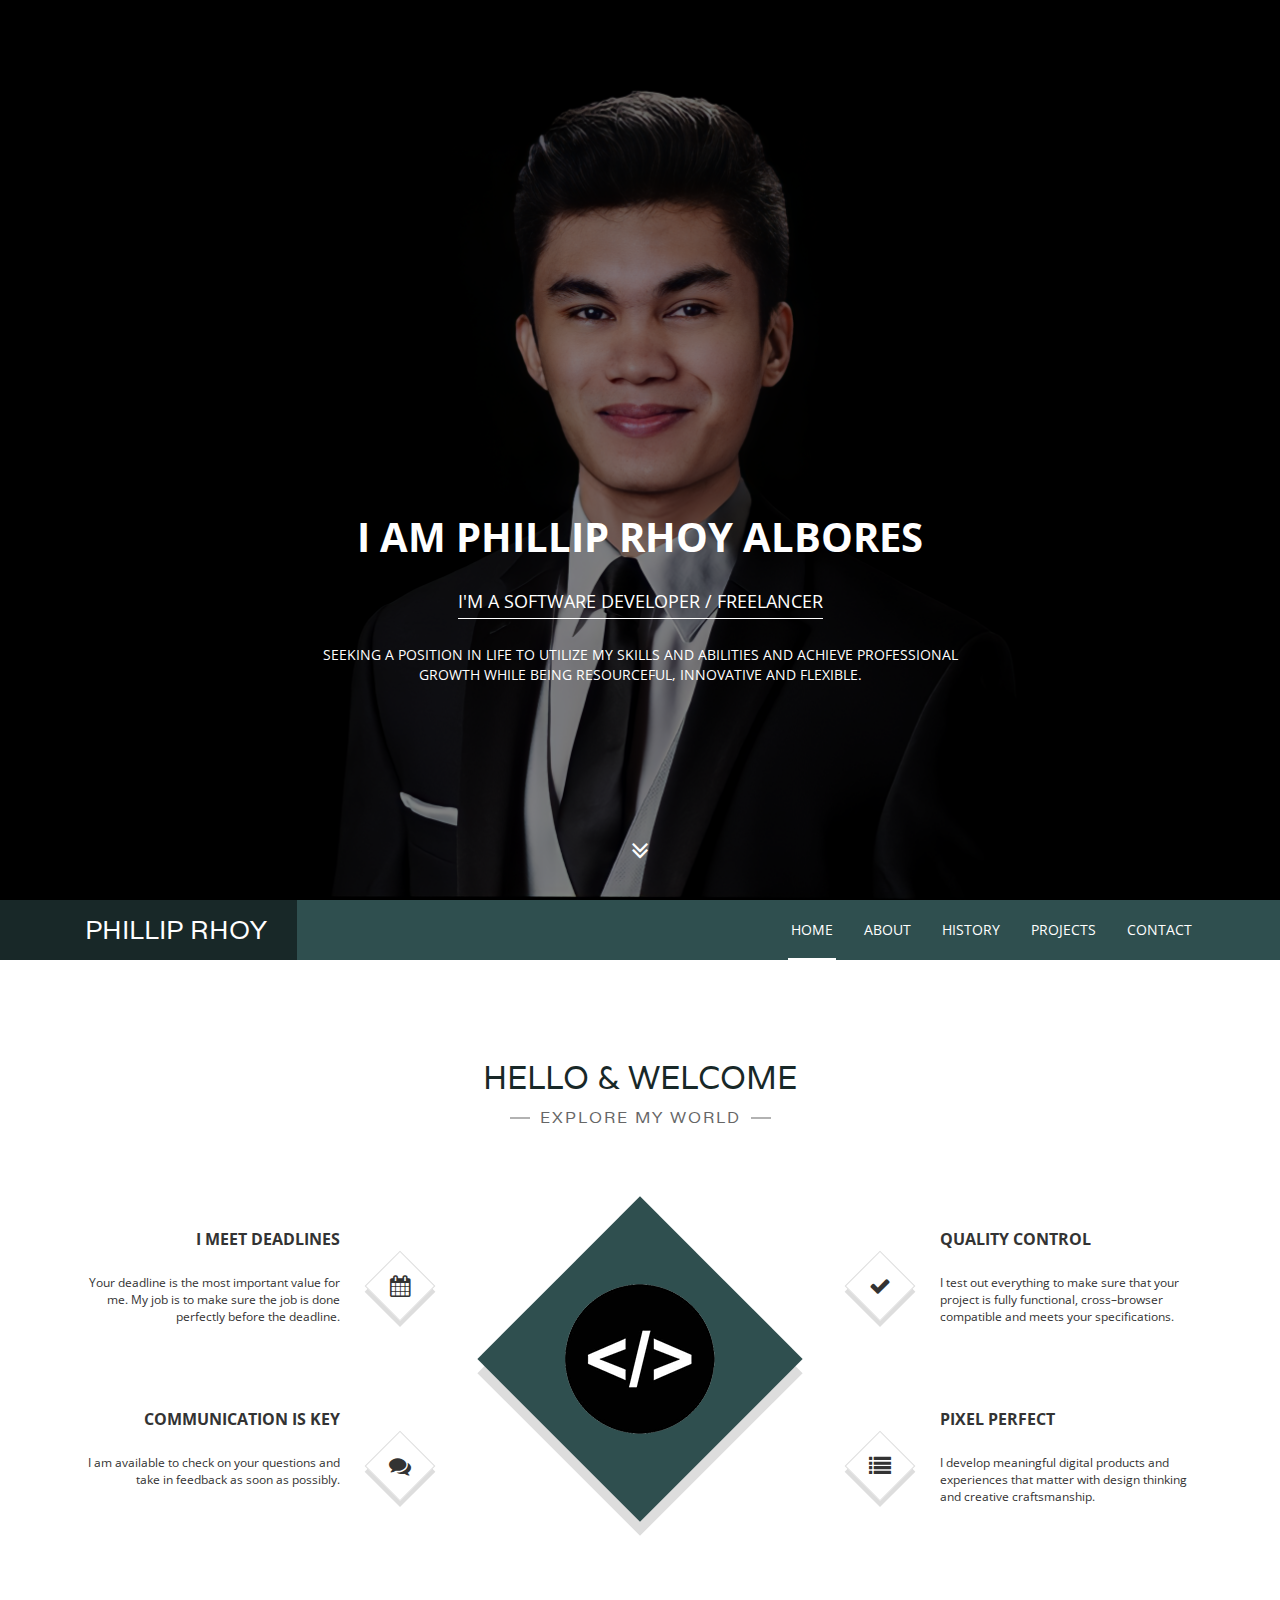
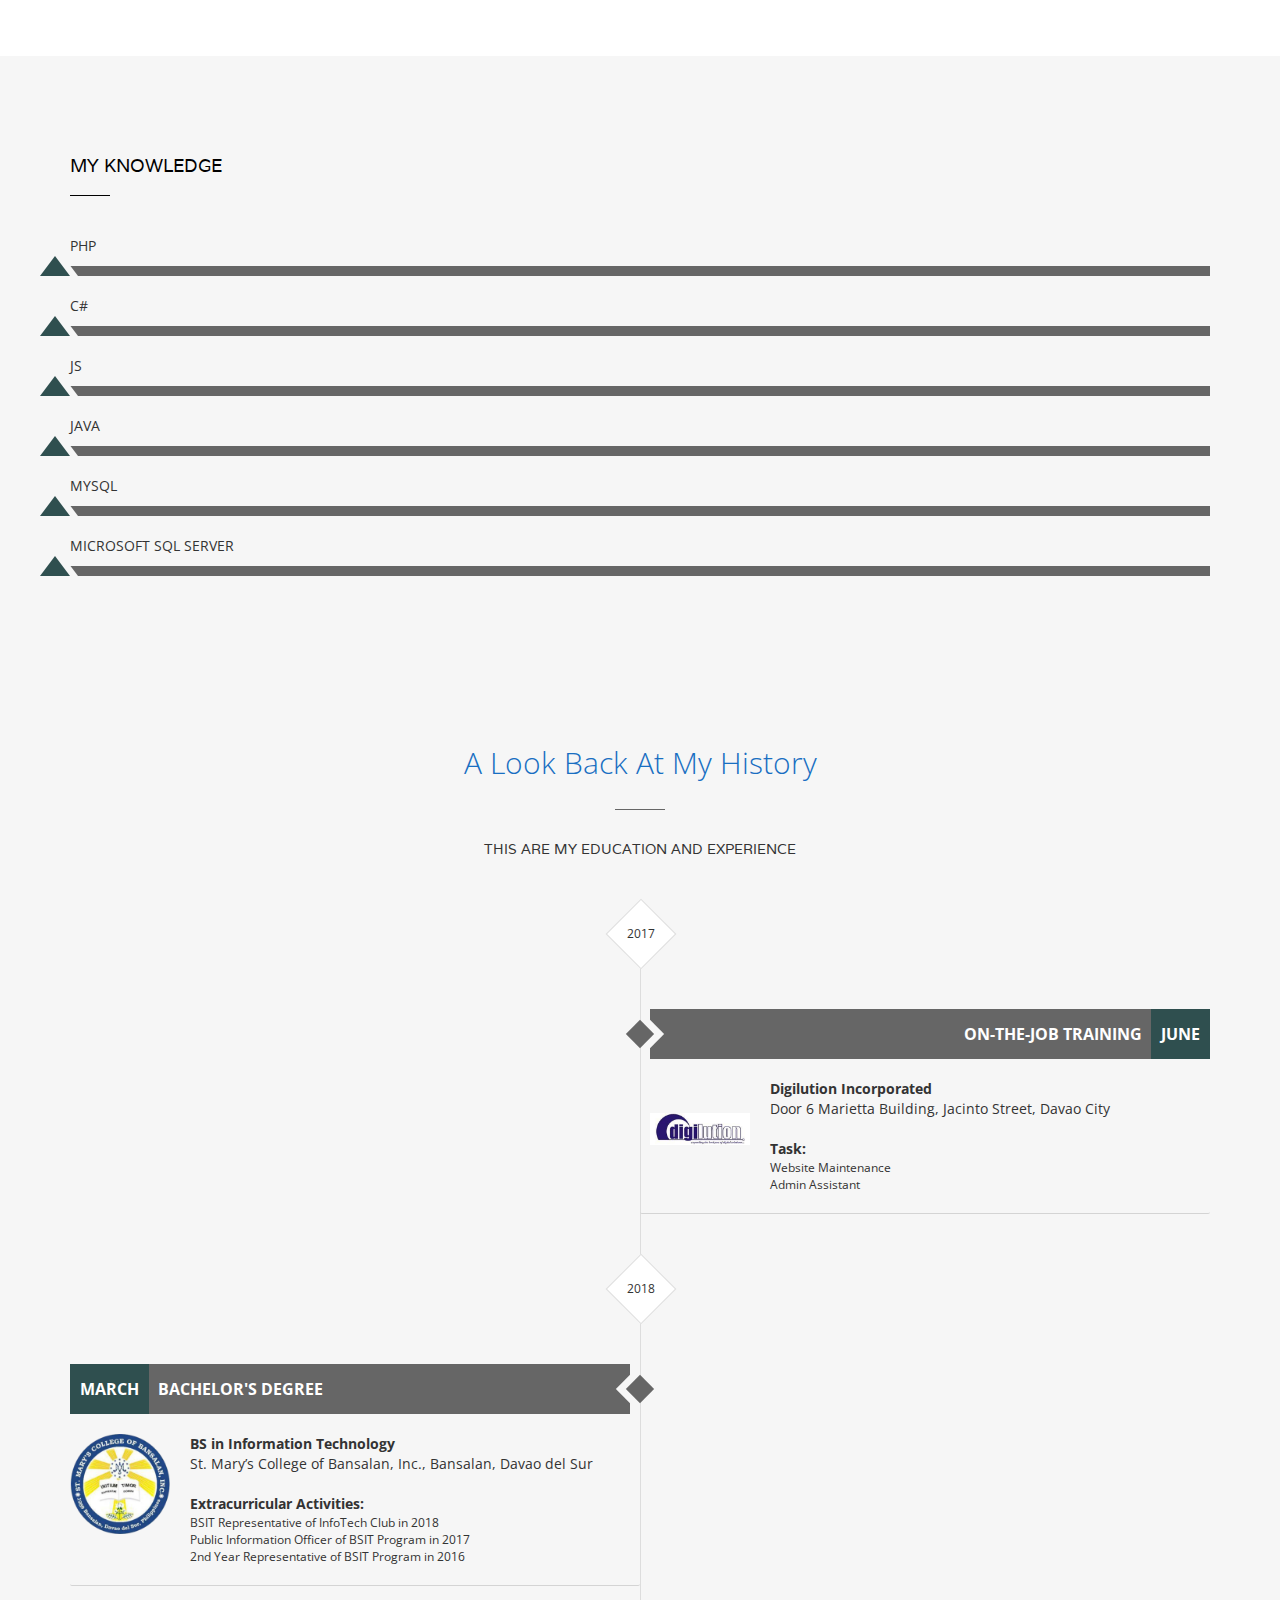
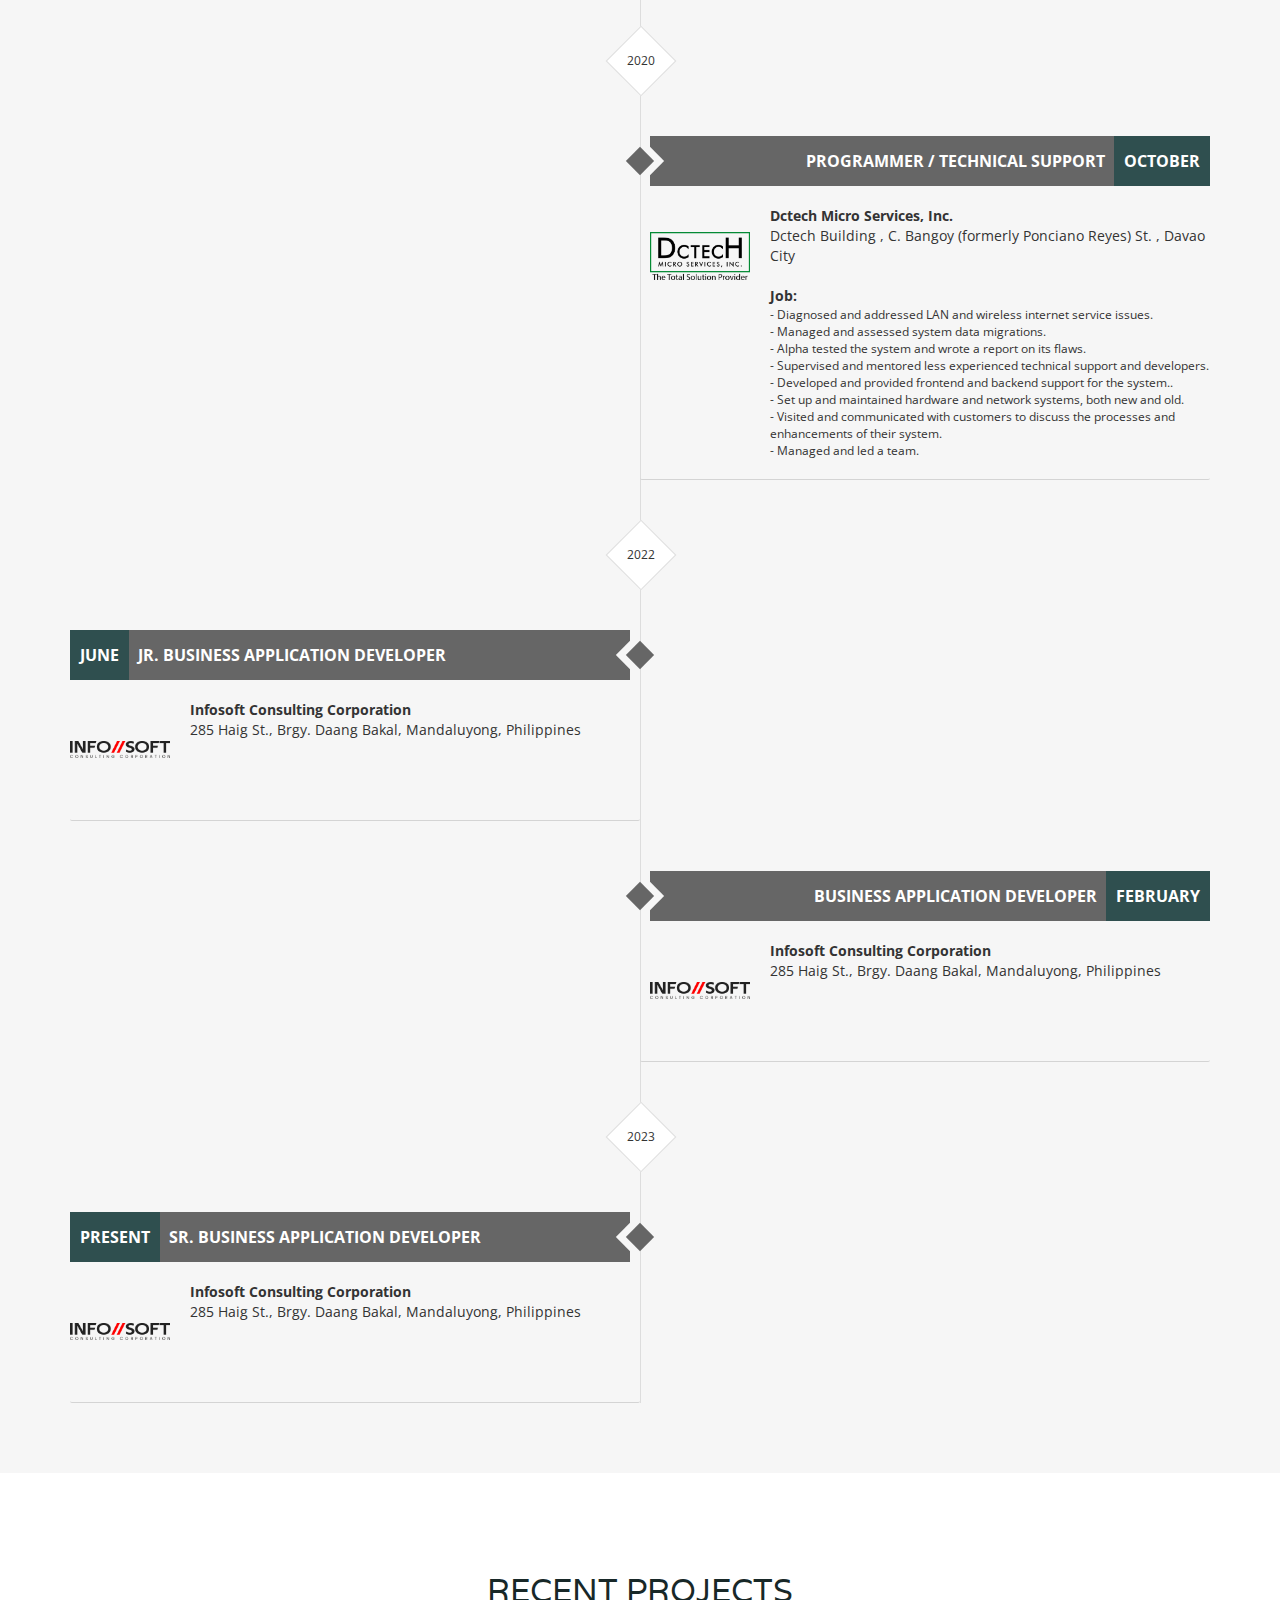
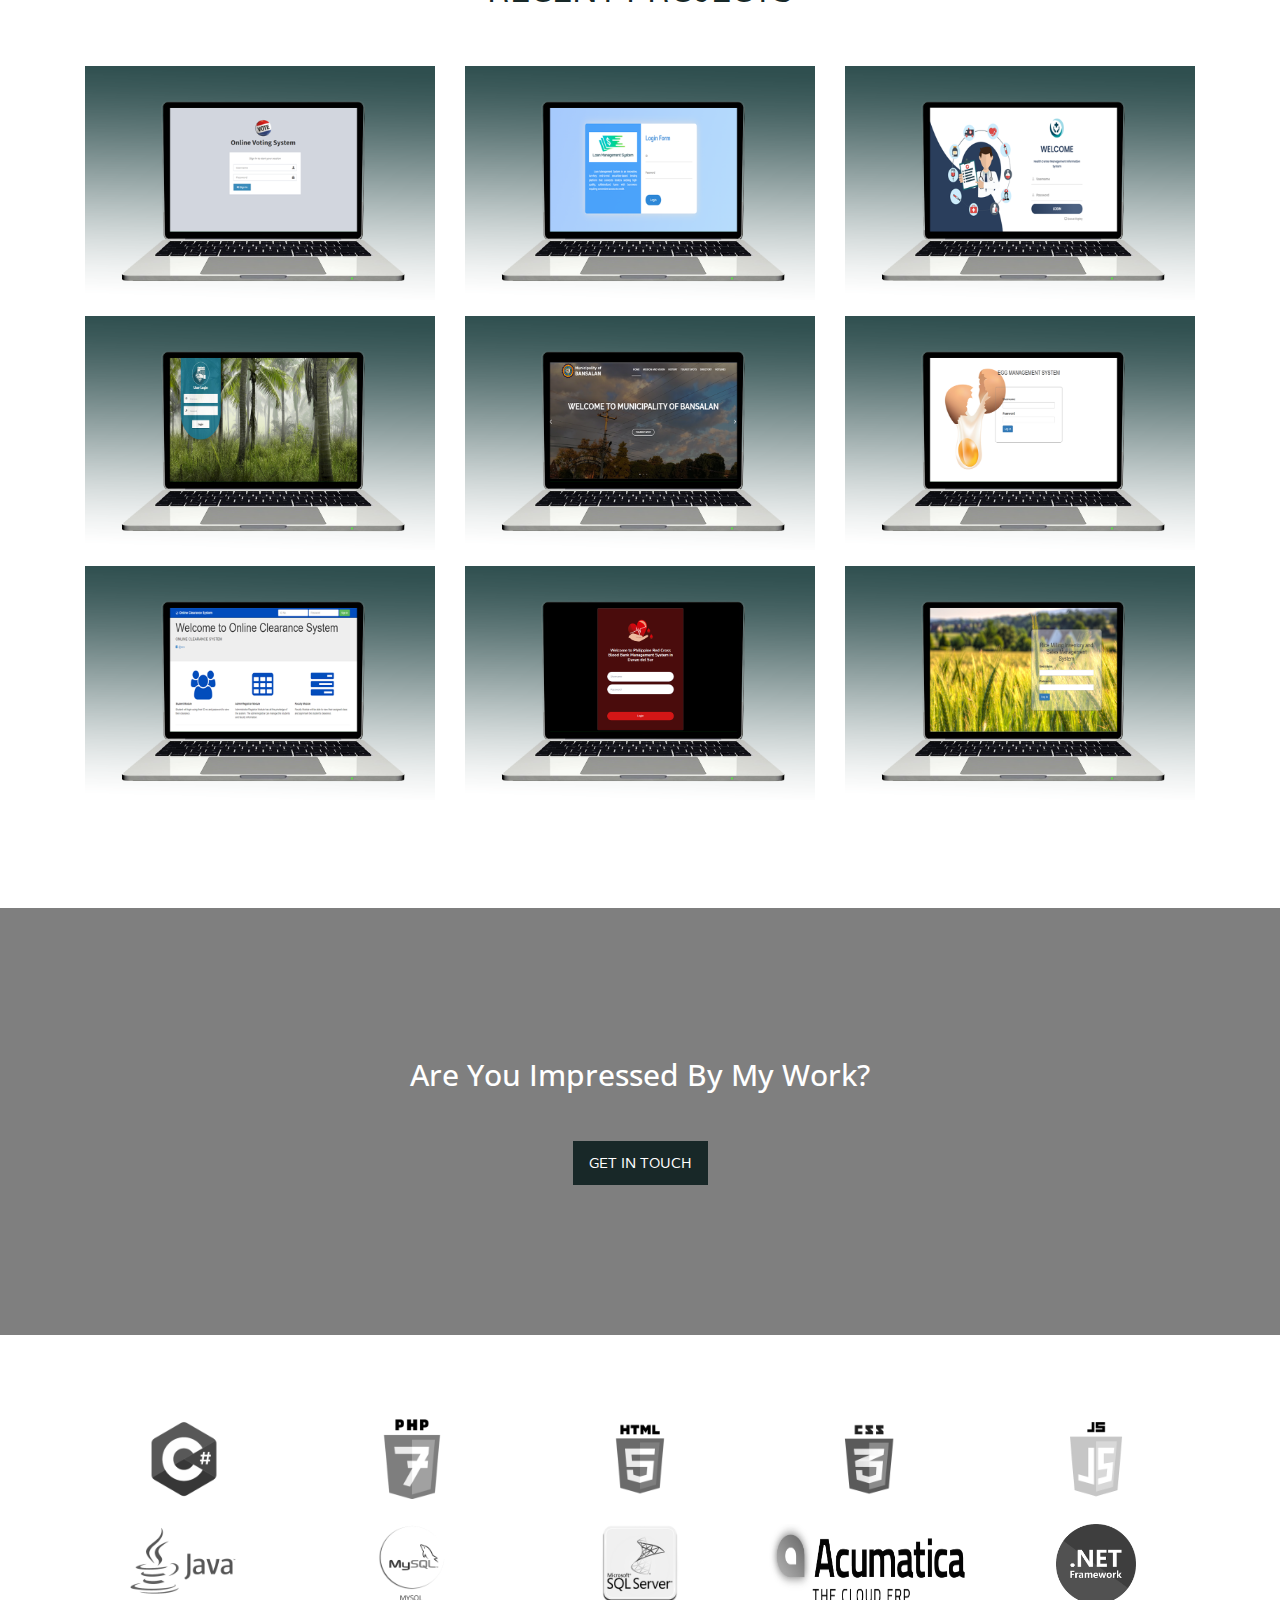
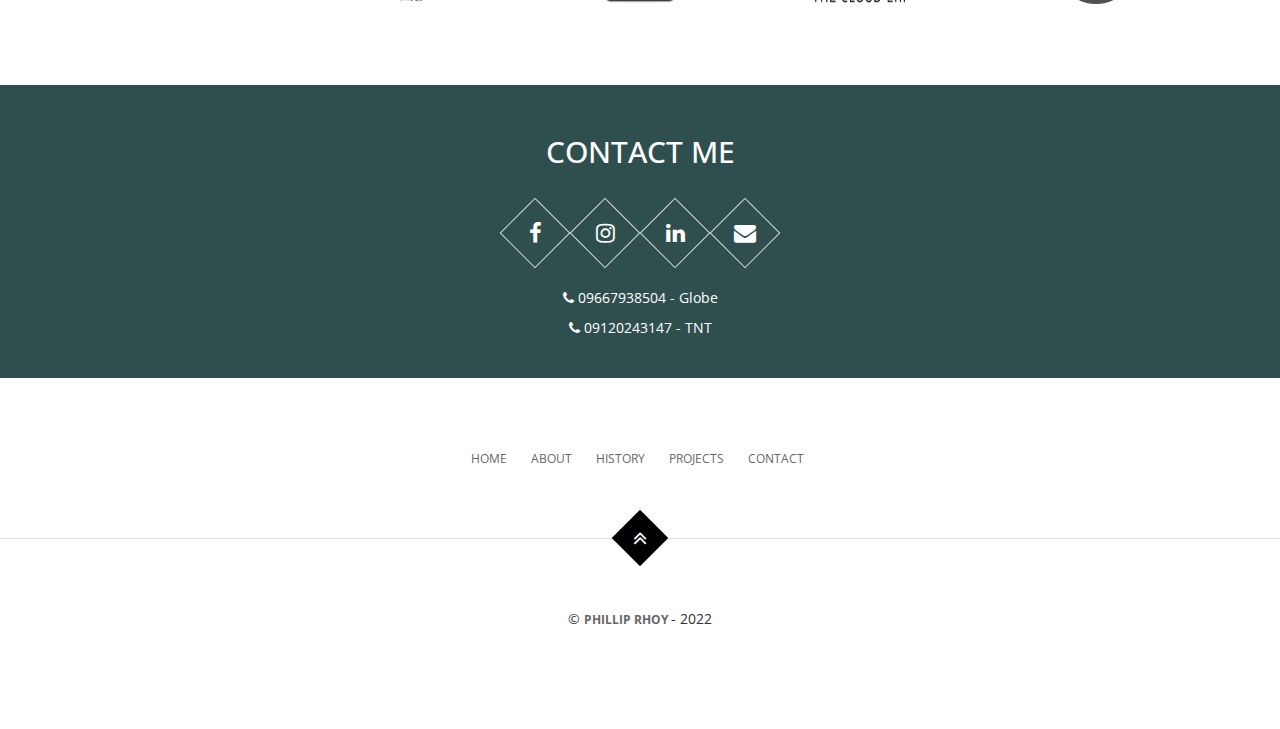
==== index.html @ 2d0338c9 "Add new tech stacks" ====
<!DOCTYPE html>
<html lang="en">

<head>

    <!-- Basic Page Needs
    ================================================== -->
    <meta http-equiv="Content-Type" content="text/html; charset=utf-8">
    <meta http-equiv="X-UA-Compatible" content="IE=edge">

    <title>Home - Phillip Rhoy Albores</title>

    <meta name="description" content="">
    <meta name="author" content="">
    <meta name="keywords" content="">

    <!-- Mobile Specific Metas
    ================================================== -->
    <meta name="viewport" content="width=device-width, minimum-scale=1.0">
    <meta name="apple-mobile-web-app-capable" content="yes">

    <!-- Fonts -->
    <link href="https://fonts.googleapis.com/css?family=Open+Sans:300,400,600,700|Varela" rel="stylesheet">

    <!-- Favicon
    ================================================== -->
    <link rel="apple-touch-icon" sizes="144x144" href="assets/img/logo.png">
    <link rel="icon" type="image/png" sizes="32x32" href="assets/img/logo.png">
    <link rel="icon" type="image/png" sizes="16x16" href="assets/img/logo.png">
    <link rel="icon" sizes="16x16" href="assets/img/logo.png">
    <link rel="manifest" href="assets/img/manifest.json">
    <link rel="mask-icon" href="assets/img/logo.png" color="#5bbad5">
    <meta name="theme-color" content="#ffffff">

    <!-- Stylesheets
    ================================================== -->
    <!-- Bootstrap core CSS -->
    <link rel="stylesheet" href="assets/css/bootstrap.min.css" />

    <!-- Font Awesome core CSS -->
    <link rel="stylesheet" href="assets/css/font-awesome.min.css" />

    <!-- Custom CSS -->
    <link rel="stylesheet" href="assets/css/style.css">

</head>

<body>

    <!-- Hero Section, Background Image change in css -->
    <div id="top" class="hero background-overlay">

        <!-- Name & Description -->
        <div class="hero-content">
            <h1 style="color: white;">I am Phillip Rhoy Albores</h1>
            <p style="color: white;" class="hero-job"><span>I'M A SOFTWARE DEVELOPER / FREELANCER</span></p>
            <p style="color: white;" class="hero-job-desc">Seeking a position in life to utilize my skills and abilities
                and achieve professional growth
                while being resourceful, innovative and flexible.</p>
        </div><!-- /.hero-content -->

        <div class="hero-arrow page-scroll home-arrow-down">
            <a class="" href="#intro"><i class="fa fa-angle-double-down" aria-hidden="true"></i></a>
        </div><!-- /.hero-arrow -->

    </div><!-- /.hero -->
    <!-- End Hero -->

    <!-- Header -->
    <header id="masthead" class="site-header">
        <nav id="primary-navigation" class="site-navigation" data-spy="affix">
            <div class="container">
                <div class="navbar-header page-scroll">

                    <button type="button" class="navbar-toggle collapsed" data-toggle="collapse"
                        data-target="#portfolio-perfect-collapse" aria-expanded="false">
                        <span class="icon-bar"></span>
                        <span class="icon-bar"></span>
                        <span class="icon-bar"></span>
                    </button>

                    <!-- Name -->
                    <div class="page-scroll site-logo">
                        <a href="#top">Phillip Rhoy</a>
                    </div>

                </div>

                <div class="main-menu collapse navbar-collapse" id="portfolio-perfect-collapse">

                    <!-- Navigation -->
                    <ul class="nav navbar-nav navbar-right">

                        <li class="page-scroll"><a href="#top">Home</a></li>
                        <li class="page-scroll"><a href="#intro">About</a></li>
                        <li class="page-scroll"><a href="#history">History</a></li>
                        <li class="page-scroll"><a href="#works">Projects</a></li>
                        <li class="page-scroll"><a href="#contact">Contact</a></li>

                    </ul>

                </div>
            </div>
        </nav>
    </header>
    <!-- End Header -->

    <!-- Main content -->
    <main id="main" class="site-main">

        <section class="site-section section-hello" id="intro">
            <div class="container">
                <h2>HELLO &amp; WELCOME</h2>
                <p class="section-subtitle"><span>EXPLORE MY WORLD</span></p>
                <div class="row">
                    <div class="col-sm-4">
                        <div class="main-service text-right">
                            <div class="rectangle">
                                <i class="fa fa-calendar" aria-hidden="true"></i>
                            </div>
                            <h3>I Meet Deadlines</h3>
                            <p>Your deadline is the most important value for me. My job is to make sure the job is done
                                perfectly before the deadline.</p>
                        </div>
                        <div class="main-service text-right">
                            <div class="rectangle">
                                <i class="fa fa-comments" aria-hidden="true"></i>
                            </div>
                            <h3>Communication Is Key</h3>
                            <p>I am available to check on your questions and take in feedback as soon as possibly.</p>
                        </div>
                    </div>
                    <div class="col-sm-4">
                        <div class="big-rectangle">
                            <img src="assets/img/logo2.png" alt="">
                        </div>
                    </div>
                    <div class="col-sm-4">
                        <div class="main-service text-left">
                            <div class="rectangle">
                                <i class="fa fa-check" aria-hidden="true"></i>
                            </div>
                            <h3>Quality Control</h3>
                            <p>I test out everything to make sure that your project is fully functional, cross–browser
                                compatible and meets your specifications.</p>
                        </div>
                        <div class="main-service text-left">
                            <div class="rectangle">
                                <i class="fa fa-list" aria-hidden="true"></i>
                            </div>
                            <h3>Pixel Perfect</h3>
                            <p>I develop meaningful digital products and experiences that matter with design thinking
                                and creative craftsmanship.</p>
                        </div>
                    </div>
                </div>
            </div>
        </section>
        <!-- End Hello section -->

        <!-- Skills section -->
        <section class="site-section section-skills">
            <div class="container">
                <div class="row">

                    <div class="col-sm-12">
                        <h2>MY KNOWLEDGE</h2>
                        <div class="progress-group">
                            <p>PHP</p>
                            <div class="progress">
                                <div class="progress-bar" role="progressbar" data-transitiongoal="90">
                                </div>
                            </div>
                        </div>

                        <div class="progress-group">
                            <p>C#</p>
                            <div class="progress">
                                <div class="progress-bar" role="progressbar" data-transitiongoal="90">
                                </div>
                            </div>
                        </div>

                        <div class="progress-group">
                            <p>JS</p>
                            <div class="progress">
                                <div class="progress-bar" role="progressbar" data-transitiongoal="70">
                                </div>
                            </div>
                        </div>

                        <div class="progress-group">
                            <p>Java</p>
                            <div class="progress">
                                <div class="progress-bar" role="progressbar" data-transitiongoal="75">
                                </div>
                            </div>
                        </div>

                        <div class="progress-group">
                            <p>MySQl</p>
                            <div class="progress">
                                <div class="progress-bar" role="progressbar" data-transitiongoal="95">
                                </div>
                            </div>
                        </div>

                        <div class="progress-group">
                            <p>Microsoft SQL Server</p>
                            <div class="progress">
                                <div class="progress-bar" role="progressbar" data-transitiongoal="95">
                                </div>
                            </div>
                        </div>
                    </div>
                </div>
            </div>
        </section>
        <!-- End Skills section -->

        <!-- History section -->
        <section class="section-history" id="history">
            <div class="container">
                <div class="text-center section-diff-title">
                    <h2>A Look Back At My History</h2>
                    <p>This are my Education and Experience</p>
                </div>

                <ul class="timeline">
                    <li class="timeline-start">
                        <div class="rectangle"><span>2017</span></div>
                    </li>
                    <li class="timeline-inverted">
                        <div class="rectangle timeline-rectangle"></div>
                        <div class="timeline-panel">
                            <div class="timeline-heading">
                                <div class="timeline-position">
                                    <p>On-the-Job Training</p>
                                </div>
                                <div class="timeline-date">
                                    <p>June</p>
                                </div>
                            </div>
                            <div class="timeline-body">
                                <div class="timeline-body-thumb">
                                    <img src="assets/img/digilution.jfif" class="img-res" alt="">
                                </div>
                                <p><b>Digilution Incorporated</b></p>
                                <p>Door 6 Marietta Building, Jacinto Street, Davao City</p>
                                <br />
                                <p><b>Task:</b></p>
                                <small>
                                    <p>Website Maintenance</p>
                                    <p>Admin Assistant</p>
                                </small>
                            </div>
                        </div>
                    </li>

                    <li class="timeline-start">
                        <div class="rectangle"><span>2018</span></div>
                    </li>
                    <li>
                        <div class="rectangle timeline-rectangle"></div>
                        <div class="timeline-panel">
                            <div class="timeline-heading">
                                <div class="timeline-date">
                                    <p>March</p>
                                </div>
                                <div class="timeline-position">
                                    <p>Bachelor's Degree</p>

                                </div>
                            </div>
                            <div class="timeline-body">
                                <div class="timeline-body-thumb">
                                    <img src="assets/img/smcb_icon.png" class="img-res" alt="">
                                </div>
                                <p><b>BS in Information Technology</b></p>
                                <p>St. Mary’s College of Bansalan, Inc., Bansalan, Davao del Sur</p>
                                <br />

                                <p><b>Extracurricular Activities:</b></p>
                                <small>
                                    <p>BSIT Representative of InfoTech Club in 2018</p>
                                    <p>Public Information Officer of BSIT Program in 2017</p>
                                    <p>2nd Year Representative of BSIT Program in 2016</p>
                                </small>
                            </div>
                        </div>
                    </li>

                    <li class="timeline-start">
                        <div class="rectangle"><span>2020</span></div>
                    </li>
                    <li class="timeline-inverted">
                        <div class="rectangle timeline-rectangle"></div>
                        <div class="timeline-panel">
                            <div class="timeline-heading">
                                <div class="timeline-position">
                                    <p>Programmer / Technical Support</p>
                                </div>
                                <div class="timeline-date">
                                    <p>October</p>
                                </div>
                            </div>
                            <div class="timeline-body">
                                <div class="timeline-body-thumb">
                                    <img src="assets/img/dctech.png" class="img-res" alt="">
                                </div>
                                <p><b>Dctech Micro Services, Inc.</b></p>
                                <p>Dctech Building , C. Bangoy (formerly Ponciano Reyes) St. , Davao City</p>
                                <br />
                                <p><b>Job:</b></p>
                                <small>
                                    <p>- Diagnosed and addressed LAN and wireless internet service issues.</p>
                                    <p>- Managed and assessed system data migrations.</p>
                                    <p>- Alpha tested the system and wrote a report on its flaws.</p>
                                    <p>- Supervised and mentored less experienced technical support and developers.</p>
                                    <p>- Developed and provided frontend and backend support for the system..</p>
                                    <p>- Set up and maintained hardware and network systems, both new and old.</p>
                                    <p>- Visited and communicated with customers to discuss the processes and
                                        enhancements
                                        of their system.
                                    </p>
                                    <p>- Managed and led a team.</p>
                                </small>
                            </div>
                        </div>
                    </li>

                    <li class="timeline-start">
                        <div class="rectangle"><span>2022</span></div>
                    </li>
                    <li>
                        <div class="rectangle timeline-rectangle"></div>
                        <div class="timeline-panel">
                            <div class="timeline-heading">
                                <div class="timeline-date">
                                    <p>JUNE</p>
                                </div>
                                <div class="timeline-position">
                                    <p>Jr. Business Application Developer</p>

                                </div>
                            </div>
                            <div class="timeline-body">
                                <div class="timeline-body-thumb">
                                    <img src="assets/img/icc.png" class="img-res" alt="">
                                </div>
                                <p><b>Infosoft Consulting Corporation</b></p>
                                <p>285 Haig St., Brgy. Daang Bakal, Mandaluyong, Philippines</p>
                            </div>
                        </div>
                    </li>
                    <li class="timeline-inverted">
                        <div class="rectangle timeline-rectangle"></div>
                        <div class="timeline-panel">
                            <div class="timeline-heading">
                                <div class="timeline-position">
                                    <p>Business Application Developer</p>
                                </div>
                                <div class="timeline-date">
                                    <p>FEBRUARY</p>
                                </div>
                            </div>
                            <div class="timeline-body">
                                <div class="timeline-body-thumb">
                                    <img src="assets/img/icc.png" class="img-res" alt="">
                                </div>
                                <p><b>Infosoft Consulting Corporation</b></p>
                                <p>285 Haig St., Brgy. Daang Bakal, Mandaluyong, Philippines</p>
                            </div>
                        </div>
                    </li>
                    <li class="timeline-start">
                        <div class="rectangle"><span>2023</span></div>
                    </li>
                    <li>
                        <div class="rectangle timeline-rectangle"></div>
                        <div class="timeline-panel">
                            <div class="timeline-heading">
                                <div class="timeline-date">
                                    <p>PRESENT</p>
                                </div>
                                <div class="timeline-position">
                                    <p>Sr. Business Application Developer</p>

                                </div>
                            </div>
                            <div class="timeline-body">
                                <div class="timeline-body-thumb">
                                    <img src="assets/img/icc.png" class="img-res" alt="">
                                </div>
                                <p><b>Infosoft Consulting Corporation</b></p>
                                <p>285 Haig St., Brgy. Daang Bakal, Mandaluyong, Philippines</p>
                            </div>
                        </div>
                    </li>
                </ul>
            </div>
        </section>
        <!-- End History section -->

        <!-- Portfolio/Works section -->
        <section class="site-section section-works" id="works">
            <div class="container">
                <h2>RECENT PROJECTS</h2>
                <div class="portfolio">
                    <div id="grid">

                        <!-- Portfolio item -->
                        <div class="col-md-4 col-sm-4 col-xs-6" data-groups='["webdesign"]'>
                            <div class="portfolio-item">
                                <div class="portfolio-item-thumb">
                                    <img src="assets/img/VMSLogin.png" alt="" class="img-res">
                                    <a href="VMS.html" target="_blank" class="rectangle">
                                        <i class="fa fa-plus"></i>
                                    </a>
                                </div>
                                <div class="portfolio-info">
                                    <h3>Voting Management System</h3>
                                    <p>PHP | JS | HTML | CSS | MySQL</p>
                                </div>
                            </div>
                        </div>
                        <div class="col-md-4 col-sm-4 col-xs-6" data-groups='["webdev"]'>
                            <div class="portfolio-item">
                                <div class="portfolio-item-thumb">
                                    <img src="assets/img/LMSLogin.png" alt="" class="img-res">
                                    <a href="LMS.html" target="_blank" class="rectangle">
                                        <i class="fa fa-plus"></i>
                                    </a>
                                </div>
                                <div class="portfolio-info">
                                    <h3>Loan Management System</h3>
                                    <p>PHP | JS | HTML | CSS | MySQL | Txtbox</p>
                                </div>
                            </div>
                        </div>
                        <div class="col-md-4 col-sm-4 col-xs-6" data-groups='["webdev"]'>
                            <div class="portfolio-item">
                                <div class="portfolio-item-thumb">
                                    <img src="assets/img/HMSLogin.png" alt="" class="img-res">
                                    <a href="HMS.html" target="_blank" class="rectangle">
                                        <i class="fa fa-plus"></i>
                                    </a>
                                </div>
                                <div class="portfolio-info">
                                    <h3>Health Center Management System</h3>
                                    <p>PHP | JS | HTML | CSS | MySQL | Txtbox</p>
                                </div>
                            </div>
                        </div>
                        <div class="col-md-4 col-sm-4 col-xs-6" data-groups='["webdesign"]'>
                            <div class="portfolio-item">
                                <div class="portfolio-item-thumb">
                                    <img src="assets/img/PMSLogin.png" alt="" class="img-res">
                                    <a href="#" class="rectangle" data-toggle="modal" data-target="#portfolioItem4">
                                        <i class="fa fa-plus"></i>
                                    </a>
                                </div>
                                <div class="portfolio-info">
                                    <h3>Payroll Management System</h3>
                                    <p>PHP | JS | HTML | CSS | MySQL</p>
                                </div>
                            </div>
                        </div>
                        <div class="col-md-4 col-sm-4 col-xs-6" data-groups='["webdesign"]'>
                            <div class="portfolio-item">
                                <div class="portfolio-item-thumb">
                                    <img src="assets/img/TWSLogin.png" alt="" class="img-res">
                                    <a href="#" class="rectangle" data-toggle="modal" data-target="#bansalan">
                                        <i class="fa fa-plus"></i>
                                    </a>
                                </div>
                                <div class="portfolio-info">
                                    <h3>Bansalan Tourism Website System</h3>
                                    <p>PHP | JS | HTML | CSS | MySQL</p>
                                </div>
                            </div>
                        </div>
                        <div class="col-md-4 col-sm-4 col-xs-6" data-groups='["webdesign"]'>
                            <div class="portfolio-item">
                                <div class="portfolio-item-thumb">
                                    <img src="assets/img/EMISLogin.png" alt="" class="img-res">
                                    <a href="#" class="rectangle" data-toggle="modal" data-target="#EMIS">
                                        <i class="fa fa-plus"></i>
                                    </a>
                                </div>
                                <div class="portfolio-info">
                                    <h3>Egg Management System with POS</h3>
                                    <p>PHP | JS | HTML | CSS | MySQL</p>
                                </div>
                            </div>
                        </div>
                        <div class="col-md-4 col-sm-4 col-xs-6" data-groups='["webdesign"]'>
                            <div class="portfolio-item">
                                <div class="portfolio-item-thumb">
                                    <img src="assets/img/OCSLogin.png" alt="" class="img-res">
                                    <a href="#" class="rectangle" data-toggle="modal" data-target="#OCS">
                                        <i class="fa fa-plus"></i>
                                    </a>
                                </div>
                                <div class="portfolio-info">
                                    <h3>School Clearance Management System</h3>
                                    <p>PHP | JS | HTML | CSS | MySQL</p>
                                </div>
                            </div>
                        </div>
                        <div class="col-md-4 col-sm-4 col-xs-6" data-groups='["webdesign"]'>
                            <div class="portfolio-item">
                                <div class="portfolio-item-thumb">
                                    <img src="assets/img/BBMLogin.png" alt="" class="img-res">
                                    <a href="#" class="rectangle" data-toggle="modal" data-target="#BBM">
                                        <i class="fa fa-plus"></i>
                                    </a>
                                </div>
                                <div class="portfolio-info">
                                    <h3>Bloodbank Management System</h3>
                                    <p>PHP | JS | HTML | CSS | MySQL</p>
                                </div>
                            </div>
                        </div>
                        <div class="col-md-4 col-sm-4 col-xs-6" data-groups='["webdesign"]'>
                            <div class="portfolio-item">
                                <div class="portfolio-item-thumb">
                                    <img src="assets/img/RMSLogin.png" alt="" class="img-res">
                                    <a href="#" class="rectangle" data-toggle="modal" data-target="#RMS">
                                        <i class="fa fa-plus"></i>
                                    </a>
                                </div>
                                <div class="portfolio-info">
                                    <h3>Rice Mill Inventory and Sales Management System</h3>
                                    <p>PHP | JS | HTML | CSS | MySQL</p>
                                </div>
                            </div>
                        </div>
                    </div>
                </div>
            </div>
        </section>
        <!-- End Works section -->

        <!-- Me section -->
        <section class="section-background section-me background-overlay text-center">
            <div class="container page-scroll">
                <h2>Are You Impressed By My Work?</h2>

                <a href="#contact" class="btn">GET IN TOUCH</a>
            </div>
        </section>
        <!-- End Me section -->

        <!-- Clients section -->
        <section class="section-clients">
            <div class="container">

                <div class="clients-carousel">
                    <a href="#" class="client"><img src="assets/img/CSharp.png" class="img-responsive" alt="C#"></a>
                    <a href="#" class="client"><img src="assets/img/PHP.png" class="img-responsive" alt="PHP"></a>
                    <a href="#" class="client"><img src="assets/img/html.png" class="img-responsive" alt="HTML"></a>
                    <a href="#" class="client"><img src="assets/img/css.png" class="img-responsive" alt="CSS"></a>
                    <a href="#" class="client"><img src="assets/img/JS.png" class="img-responsive" alt="JS"></a>
                </div>
            </div>
            <br>
            <div class="container">
                <div class="clients-carousel">
                    <a href="#" class="client"><img src="assets/img/Java.png" class="img-responsive" alt="JAVA"></a>
                    <a href="#" class="client"><img src="assets/img/MySQL.png" class="img-responsive" alt="MySQL"></a>
                    <a href="#" class="client"><img src="assets/img/MSSqlServer.png" class="img-responsive" alt="MSSQL"></a>
                    <a href="#" class="client"><img src="assets/img/acumatica_erp.png" class="img-responsive" alt="Acumatica ERP"></a>
                    <a href="#" class="client"><img src="assets/img/net_framework.png" class="img-responsive" alt="Net Framework"></a>
                </div>
            </div>
        </section>
        <!-- End Clients section -->



        <!-- Social Networks section -->
        <section class="section-networks blue-bg" id="contact">
            <div class="container">
                <h2 style="color:white;">CONTACT ME</h2>
                <br />
                <a href="https://www.facebook.com/philrhoy" target="_blank" class="rectangle">
                    <i class="fa fa-facebook"></i>
                </a>
                <a href="https://www.instagram.com/phillipyow" target="_blank" class="rectangle">
                    <i class="fa fa-instagram"></i>
                </a>
                <a href="https://www.linkedin.com/in/phillip-rhoy-albores" target="_blank" class="rectangle">
                    <i class="fa fa-linkedin"></i>
                </a>
                <a href="mailto: alboresphilliprhoy@gmail.com" target="_blank" class="rectangle">
                    <i class="fa fa-envelope"></i>
                </a>

            </div>
            <div class="container">
                <br />
                <p style="color:white;"><i class="fa fa-phone"></i> 09667938504 - Globe</p>
                <p style="color:white;"><i class="fa fa-phone"></i> 09120243147 - TNT</p>
            </div>
        </section>
        <!-- End Social Networks section -->

    </main>
    <!-- End Main content -->

    <!-- Footer -->
    <footer id="colophon" class="site-footer">

        <div class="container-fluid">

            <ul class="list-unstyled list-inline">
                <li class="page-scroll"><a href="#top">Home</a></li>
                <li class="page-scroll"><a href="#intro">About</a></li>
                <li class="page-scroll"><a href="#history">History</a></li>
                <li class="page-scroll"><a href="#works">Projects</a></li>
                <li class="page-scroll"><a href="#contact">Contact</a></li>
            </ul>

            <div class="page-scroll">
                <a href="#top" class="rectangle">
                    <i class="fa fa-angle-double-up"></i>
                </a>
            </div>

        </div>

        <div class="container text-center">
            <p class="copyright">&copy; <a href="#"><b>Phillip Rhoy </b></a> - 2022</p>
        </div>

    </footer>
    <!-- End Footer -->

    <!-- Modals -->
    <div id="ovs" class="modal fade fade-scale" role="dialog">
        <div class="modal-dialog">
            <div class="modal-content">
                <div class="modal-header">
                    <a class="rectangle" data-dismiss="modal"><i class="fa fa-times"></i></a>
                    <img class="img-res" src="assets/img/VMS.png" alt="">
                </div>
                <div class="modal-body">
                    <h4 class="modal-title">Voting Management System</h4>

                </div>
                <div class="modal-footer">
                    <a href="VMS.html" class="btn">Visit Page</a>
                </div>
            </div>
        </div>
    </div>

    <div id="portfolioItem2" class="modal fade fade-scale" role="dialog">
        <div class="modal-dialog">
            <div class="modal-content">
                <div class="modal-header">
                    <a class="rectangle" data-dismiss="modal"><i class="fa fa-times"></i></a>
                    <img class="img-res" src="assets/img/LMS.png" alt="">
                </div>
                <div class="modal-body">
                    <h4 class="modal-title">Loan Management System with SMS Notification and Two Factor Authentication
                    </h4>
                </div>
                <!--<div class="modal-footer">
                    <a href="#" class="btn">Visit Page</a>
                </div>-->
            </div>
        </div>
    </div>

    <div id="portfolioItem3" class="modal fade fade-scale" role="dialog">
        <div class="modal-dialog">
            <div class="modal-content">
                <div class="modal-header">
                    <a class="rectangle" data-dismiss="modal"><i class="fa fa-times"></i></a>
                    <img class="img-res" src="assets/img/HMS.png" alt="">
                </div>
                <div class="modal-body">
                    <h4 class="modal-title">Health Center Management System with SMS Notification and Queuing Display
                    </h4>
                </div>
                <!--<div class="modal-footer">
                    <a href="#" class="btn">Visit Page</a>
                </div>-->
            </div>
        </div>
    </div>

    <div id="portfolioItem4" class="modal fade fade-scale" role="dialog">
        <div class="modal-dialog">
            <div class="modal-content">
                <div class="modal-header">
                    <a class="rectangle" data-dismiss="modal"><i class="fa fa-times"></i></a>
                    <img class="img-res" src="assets/img/PMS.png" alt="">
                </div>
                <div class="modal-body">
                    <h4 class="modal-title">Payroll Management System with Employee's Attendance Monitoring using
                        Barcode</h4>
                </div>
                <!--<div class="modal-footer">
                    <a href="#" class="btn">Visit Page</a>
                </div>-->
            </div>
        </div>
    </div>

    <div id="bansalan" class="modal fade fade-scale" role="dialog">
        <div class="modal-dialog">
            <div class="modal-content">
                <div class="modal-header">
                    <a class="rectangle" data-dismiss="modal"><i class="fa fa-times"></i></a>
                    <img class="img-res" src="assets/img/TWS.png" alt="">
                </div>
                <div class="modal-body">
                    <h4 class="modal-title">Bansalan Tourism Website System</h4>
                </div>
                <!--    <div class="modal-footer">
                    <a href="http://bansalantourismwebsite.rf.gd/" target="_blank" class="btn">Visit Page</a>
                </div> -->
            </div>
        </div>
    </div>

    <div id="EMIS" class="modal fade fade-scale" role="dialog">
        <div class="modal-dialog">
            <div class="modal-content">
                <div class="modal-header">
                    <a class="rectangle" data-dismiss="modal"><i class="fa fa-times"></i></a>
                    <img class="img-res" src="assets/img/EMIS.png" alt="">
                </div>
                <div class="modal-body">
                    <h4 class="modal-title">Egg Management System with Point of Sale</h4>
                </div>
                <!--<div class="modal-footer">
                    <a href="#" class="btn">Visit Page</a>
                </div>-->
            </div>
        </div>
    </div>

    <div id="OCS" class="modal fade fade-scale" role="dialog">
        <div class="modal-dialog">
            <div class="modal-content">
                <div class="modal-header">
                    <a class="rectangle" data-dismiss="modal"><i class="fa fa-times"></i></a>
                    <img class="img-res" src="assets/img/OCS.png" alt="">
                </div>
                <div class="modal-body">
                    <h4 class="modal-title">School Clearance Management System</h4>
                </div>
                <!--<div class="modal-footer">
                    <a href="#" class="btn">Visit Page</a>
                </div>-->
            </div>
        </div>
    </div>

    <div id="BBM" class="modal fade fade-scale" role="dialog">
        <div class="modal-dialog">
            <div class="modal-content">
                <div class="modal-header">
                    <a class="rectangle" data-dismiss="modal"><i class="fa fa-times"></i></a>
                    <img class="img-res" src="assets/img/BBMContent.png" alt="">
                </div>
                <div class="modal-body">
                    <h4 class="modal-title">Bloodbank Management System</h4>
                </div>
                <!--<div class="modal-footer">
                    <a href="#" class="btn">Visit Page</a>
                </div>-->
            </div>
        </div>
    </div>

    <div id="RMS" class="modal fade fade-scale" role="dialog">
        <div class="modal-dialog">
            <div class="modal-content">
                <div class="modal-header">
                    <a class="rectangle" data-dismiss="modal"><i class="fa fa-times"></i></a>
                    <img class="img-res" src="assets/img/RMS.png" alt="">
                </div>
                <div class="modal-body">
                    <h4 class="modal-title">Rice Mill Inventory and Sales Management System</h4>
                </div>
                <!--<div class="modal-footer">
                    <a href="#" class="btn">Visit Page</a>
                </div>-->
            </div>
        </div>
    </div>

    <!-- Bootstrap core JavaScript
    ================================================== -->
    <!-- Placed at the end of the document so the pages load faster -->
    <!-- jQuery core js | Do not Delete -->
    <script src="assets/js/jquery.min.js"></script>

    <!-- Bootstrap core js | Do not Delete -->
    <script src="assets/js/bootstrap.min.js"></script>

    <!-- Bootstrap progressbar JS -->
    <script src="assets/js/bootstrap-progressbar.min.js"></script>

    <!-- Count To JS -->
    <script src="assets/js/jquery.countTo.min.js"></script>

    <!-- Easing JS -->
    <script src="assets/js/jquery.easing.min.js"></script>

    <!-- Shuffle JS -->
    <script src="assets/js/jquery.shuffle.min.js"></script>

    <!-- Slick Carousel JS -->
    <script src="assets/js/slick.min.js"></script>

    <!-- Touchswipe JS -->
    <script src="assets/js/touchswipe.min.js"></script>

    <!-- Custom JS -->
    <script src="assets/js/script.js"></script>
</body>

</html>
---- assets/css/style.css ----
/*
 * Theme Name: Pixel Perfect Portfolio
 * Author: Pixel Perfect
 * Author URI/Mail: pixelperfectmk@gmail.com
 * Version: 1.0
 */


/* CUSTOM RESETS
================================================== */
a, button {
  -webkit-transition: all 0.25s ease-in-out;
  -o-transition: all 0.25s ease-in-out;
  -moz-transition: all 0.25s ease-in-out;
  transition: all 0.25s ease-in-out;
  cursor: pointer;
  outline: 0 none;
}

a:hover, a:focus {
  outline: 0 none;
  text-decoration: none;
}

/* LAYOUT
================================================== */
html, body {
  width: 100%;
  height: 100%;
  margin: 0;
  padding: 0;
  font-family: "Open Sans", sans-serif;
}

/* 
 * Background colors 
 */
.blue-bg {
  background-color: darkslategrey;
}

/* 
 * Button
 */
.btn {
  font-family: "Varela", sans-serif;
  background-color: #182828;
  padding: 0 15px;
  color: #ffffff;
  height: 44px;
  line-height: 42px;
  border-radius: 0;
  border: 1px solid #182828;
  text-transform: uppercase;
}

.btn-inverted {
  color: #ffffff;
  background-color: transparent;
  border-color: #ffffff;
}

.btn:hover,
.btn:focus {
  color: #ffffff;
  background-color: transparent;
  border-color: #ffffff;
}

.btn-inverted:hover,
.btn-inverted:focus {
  color: #ffffff;
  background-color: #196fc2;
  border-color: #196fc2;
}

/* 
 * Rectangle 
 */
.rectangle,
.big-rectangle {
  display: inline-block;
  width: 50px;
  height: 50px;
  border: 1px solid #dddddd;
  transform: rotate(45deg);
  -webkit-transform: rotate(45deg);
  -moz-transform: rotate(45deg);
  -o-transform: rotate(45deg);
  -ms-transform: rotate(45deg);
  -webkit-box-shadow: 4px 4px 0px 0px #dddddd;
  -o-box-shadow: 4px 4px 0px 0px #dddddd;
  -moz-box-shadow: 4px 4px 0px 0px #dddddd;
  box-shadow: 4px 4px 0px 0px #dddddd;
}

.rectangle i,
.big-rectangle img,
.rectangle span,
.rectangle img {
  position: absolute;
  top: 50%;
  left: 50%;
  font-size: 22px;
  transform: translate(-50%, -50%) rotate(-45deg);
  -webkit-transform: translate(-50%, -50%) rotate(-45deg);
  -moz-transform: translate(-50%, -50%) rotate(-45deg);
  -o-transform: translate(-50%, -50%) rotate(-45deg);
  -ms-transform: translate(-50%, -50%) rotate(-45deg);
}

.big-rectangle {
  position: absolute;
  right: auto;
  top: 50%;
  left: 50%;
  margin: 0 auto;
  width: 230px;
  height: 230px;
  background-color: darkslategray;
  border: 0;
  transform: translate(-50%, -50%) rotate(45deg);
  -webkit-transform: translate(-50%, -50%) rotate(45deg);
  -moz-transform: translate(-50%, -50%) rotate(45deg);
  -o-transform: translate(-50%, -50%) rotate(45deg);
  -ms-transform: translate(-50%, -50%) rotate(45deg);
  -webkit-box-shadow: 10px 10px 0px 0px #dddddd;
  -o-box-shadow: 10px 10px 0px 0px #dddddd;
  -moz-box-shadow: 10px 10px 0px 0px #dddddd;
  box-shadow: 10px 10px 0px 0px #dddddd;
}

.medium-rectangle {
  width: 75px;
  height: 75px;
}

/*
 * Slick Slider
 */
.slick-slider {
  position: relative;
  -khtml-user-select: none;
  -webkit-user-select: none;
  -moz-user-select: none;
  -ms-user-select: none;
  user-select: none;
  -webkit-touch-callout: none;
  -ms-touch-action: pan-y;
  touch-action: pan-y;
  -webkit-tap-highlight-color: transparent;
}

.slick-slider.slick-track, .slick-slider.slick-list {
  transform: translate3d(0, 0, 0);
  -webkit-transform: translate3d(0, 0, 0);
  -moz-transform: translate3d(0, 0, 0);
  -o-transform: translate3d(0, 0, 0);
  -ms-transform: translate3d(0, 0, 0);
}

.slick-list {
  position: relative;
  overflow: hidden;
}

.slick-list:focus, .slick-list:hover {
  outline: none;
}

.slick-list.dragging {
  cursor: pointer;
  cursor: hand;
}

.slick-track:before, .slick-track:after {
  display: table;
  content: '';
}

.slick-track:after {
  clear: both;
}

.slick-loading .slick-track {
  visibility: hidden;
}

.slick-slide {
  display: none;
  float: left;
  height: 100%;
  min-height: 1px;
}

[dir='rtl'] .slick-slide {
  float: right;
}

.slick-slide.slick-loading img {
  display: none;
}

.slick-slide.dragging img {
  pointer-events: none;
}

.slick-initialized .slick-slide {
  display: block;
}

.slick-loading .slick-slide {
  visibility: hidden;
}

.carousel-control.left i,
.review-carousel .slick.rectangle.slick-prev i {
  padding-right: 3px;
}

.carousel-control.right i,
.review-carousel .slick.rectangle.slick-next i {
  padding-left: 3px;
}

/*
 * Social Network
 */
.social-icons.small {
  margin: 50px auto 0;
}

.social-icons.small .rectangle {
  margin: 0 4px;
  width: 30px;
  height: 30px;
  color: #fff;
}

.social-icons.small .rectangle i {
  font-size: 14px;
  -webkit-transition: all 0.25s ease-in-out;
  -o-transition: all 0.25s ease-in-out;
  -moz-transition: all 0.25s ease-in-out;
  transition: all 0.25s ease-in-out;
}

.social-icons.small .rectangle:hover {
  background-color: #fff;
}

.social-icons.small .rectangle:hover i {
  color: #196fc0;
}

.social-icons .rectangle {
  box-shadow: none;
  display: inline-block;
}

/* Image responsive */
.img-res {
  display: block;
  width: 100vw;
  height: 100vh;
  max-width: 100%;
  max-height: 100%;
  object-fit: contain;
}

/* HEADER
================================================== */
.site-header {
  height: 60px;
}

.site-logo {
  display: inline-block;
  position: relative;
  padding: 0 30px 0 15px;
  height: 60px;
  background-color: #182828;
  z-index: 2;
}

.site-logo:before {
  content: '';
  position: absolute;
  width: 2000px;
  height: 100%;
  top: 0;
  right: 0;
  background-color: #182828;
}

.site-logo a {
  position: relative;
  font-family: "Varela", sans-serif;
  display: inline-block;
  margin-top: 17px;
  font-size: 26px;
  line-height: 26px;
  color: #ffffff;
  text-transform: uppercase;
}

/* Navigation */
.site-navigation {
  background-color: darkslategrey;
}

.site-navigation.affix {
  top: 0;
  left: 0;
  right: 0;
  width: 100%;
  z-index: 1005;
}

.site-navigation .navbar-nav {
  padding-top: 23px;
}

.site-navigation .navbar-nav > li > a {
  padding: 0px 3px 21px;
  font-size: 14px;
  line-height: 14px;
  color: #ffffff;
  text-transform: uppercase;
  border-bottom: 2px solid transparent;
  -webkit-transition: border-color 0.25s ease-in-out;
  -o-transition: border-color 0.25s ease-in-out;
  -moz-transition: border-color 0.25s ease-in-out;
  transition: border-color 0.25s ease-in-out;
}

.site-navigation .navbar-nav.navbar-right {
  margin-right: 0;
}

.site-navigation .navbar-nav > li + li > a {
  margin-left: 25px;
}

.navbar-nav > li > a:hover,
.navbar-nav > li.active > a,
.nav > li > a:hover,
.nav > li.active > a {
  background-color: transparent;
  border-color: #ffffff;
}

.nav > li > a:focus {
  background-color: transparent;
}

@media only screen and (max-width: 1199px) {
  /* HEADER */
  .site-navigation .navbar-nav > li + li > a {
    margin-left: 15px;
  }
  .service p {
    bottom: 10px;
  }
}

@media only screen and (max-width: 991px) {
  /* HEADER */
  .site-navigation .navbar-nav > li + li > a {
    margin-left: 8px;
  }
}

@media only screen and (max-width: 767px) {
  /* HEADER */
  /* Navigation */
  .site-navigation .navbar-nav {
    padding-top: 0;
  }
  .site-navigation .navbar-toggle {
    margin: 0 5px 0 0;
    height: 60px;
    line-height: 60px;
    border: 0;
  }
  .site-navigation .navbar-toggle .icon-bar {
    position: relative;
    background-color: #fff;
    transition: top 0.25s ease-in-out;
    -moz-transition: top 0.25s ease-in-out;
    -webkit-transition: top 0.25s ease-in-out;
    -o-transition: top 0.25s ease-in-out;
    -ms-transition: top 0.25s ease-in-out;
  }
  .site-navigation .navbar-toggle .icon-bar:first-child {
    top: 6px;
  }
  .site-navigation .navbar-toggle .icon-bar:last-child {
    top: -6px;
  }
  .site-navigation .navbar-toggle.collapsed .icon-bar {
    top: 0;
  }
  .site-navigation .navbar-collapse {
    position: relative;
    background-color: darkslategray;
    z-index: 99;
    text-align: center;
    border-top: 0;
    box-shadow: none;
  }
  .site-navigation .navbar-nav {
    margin: 0;
  }
  .site-navigation .navbar-nav > li > a {
    display: inline-block;
    margin: 10px 0;
    padding-bottom: 5px;
  }
  .site-navigation .navbar-nav > li + li > a {
    margin-left: 0;
  }
}

/* HERO
================================================== */
.hero {
  background: url(../img/MyImage.png) center no-repeat;
  height: 100%;
  width: 100%;
  display: table;
  position: relative;
  background-size: cover;
}

.background-overlay:before {
  content: '';
  background-color: rgba(0, 0, 0, 0.5);
  height: 100%;
  width: 100%;
  position: absolute;
  top: 0;
  left: 0;
  z-index: 0;
}

.hero-content {
  color: #ffffff !important;
  display: table-cell;
  vertical-align: middle;
  position: relative;
}

.hero-content h1 {
  width: 100%;
  padding: 0px 15px;
  font-size: 40px;
  font-weight: 700;
  text-align: center;
  margin: 0 auto;
  margin-top: 300px;
  text-transform: uppercase;
}

.hero-content p {
  padding: 0 15px;
  margin: 30px auto 0;
  text-align: center;
  text-transform: uppercase;
}

.hero-content .hero-job {
  font-size: 18px;
}

.hero-content .hero-job span {
  padding-bottom: 5px;
  border-bottom: 1px solid #ffffff;
}

.hero-content .hero-job-desc {
  font-size: 14px;
  max-width: 700px;
}

.hero-arrow {
  position: absolute;
  left: 0;
  right: 0;
  bottom: 30px;
  width: 20px;
  margin: 0 auto;
  text-align: center;
}

.hero-arrow a {
  font-size: 28px;
  color: #ffffff;
}

@-webkit-keyframes home-arrow-down {
  from {
    transform: translate3d(0, 0px, 0);
    -webkit-transform: translate3d(0, 0px, 0);
    -moz-transform: translate3d(0, 0px, 0);
    -o-transform: translate3d(0, 0px, 0);
    -ms-transform: translate3d(0, 0px, 0);
    filter: alpha(opacity=0);
    -webkit-filter: alpha(opacity=0);
    opacity: 0;
  }
  10% {
    transform: translate3d(0, 5px, 0);
    -webkit-transform: translate3d(0, 5px, 0);
    -moz-transform: translate3d(0, 5px, 0);
    -o-transform: translate3d(0, 5px, 0);
    -ms-transform: translate3d(0, 5px, 0);
    filter: alpha(opacity=100);
    -webkit-filter: alpha(opacity=100);
    opacity: 1;
  }
  to {
    transform: translate3d(0, 30px, 0);
    -webkit-transform: translate3d(0, 30px, 0);
    -moz-transform: translate3d(0, 30px, 0);
    -o-transform: translate3d(0, 30px, 0);
    -ms-transform: translate3d(0, 30px, 0);
    filter: alpha(opacity=0);
    -webkit-filter: alpha(opacity=0);
    opacity: 0;
  }
}

@keyframes home-arrow-down {
  from {
    transform: translate3d(0, 0px, 0);
    -webkit-transform: translate3d(0, 0px, 0);
    -moz-transform: translate3d(0, 0px, 0);
    -o-transform: translate3d(0, 0px, 0);
    -ms-transform: translate3d(0, 0px, 0);
    filter: alpha(opacity=0);
    -webkit-filter: alpha(opacity=0);
    opacity: 0;
  }
  10% {
    transform: translate3d(0, 5px, 0);
    -webkit-transform: translate3d(0, 5px, 0);
    -moz-transform: translate3d(0, 5px, 0);
    -o-transform: translate3d(0, 5px, 0);
    -ms-transform: translate3d(0, 5px, 0);
    filter: alpha(opacity=100);
    -webkit-filter: alpha(opacity=100);
    opacity: 1;
  }
  to {
    transform: translate3d(0, 30px, 0);
    -webkit-transform: translate3d(0, 30px, 0);
    -moz-transform: translate3d(0, 30px, 0);
    -o-transform: translate3d(0, 30px, 0);
    -ms-transform: translate3d(0, 30px, 0);
    filter: alpha(opacity=0);
    -webkit-filter: alpha(opacity=0);
    opacity: 0;
  }
}

.home-arrow-down {
  -moz-animation: home-arrow-down 2s infinite;
  -webkit-animation: home-arrow-down 2s infinite;
  animation: home-arrow-down 2s infinite;
  -webkit-animation-play-state: running;
  animation-play-state: running;
}

.home-arrow-down:hover {
  -webkit-animation-play-state: paused;
  animation-play-state: paused;
}

@media only screen and (max-width: 767px) {
  /* HEADER */
  /* HERO */
  .hero-content h1 {
    font-size: 32px;
  }
  .hero-content p {
    margin: 20px auto 0;
  }
}

/* SITEMAIN
================================================== */
.site-main {
  background-color: #ffffff;
  z-index: 1;
}

/*
 * Sections
 */
.site-section {
  padding: 100px 0;
}

.site-section h2 {
  font-family: "Varela", sans-serif;
  margin: 0;
  font-size: 32px;
  color: #182828;
  text-align: center;
  text-transform: uppercase;
}

.section-subtitle {
  position: relative;
  font-family: "Varela", sans-serif;
  margin: 15px 0 0;
  font-size: 16px;
  line-height: 16px;
  color: #666;
  letter-spacing: 2px;
  text-align: center;
  text-transform: uppercase;
}

.section-subtitle span {
  position: relative;
}

.section-subtitle span:before, .section-subtitle span:after {
  display: inline-block;
  content: '';
  height: 1px;
  background-color: #666;
  width: 20px;
  position: absolute;
  top: 50%;
  transform: translateY(-50%);
  -webkit-transform: translateY(-50%);
  -moz-transform: translateY(-50%);
  -o-transform: translateY(-50%);
  -ms-transform: translateY(-50%);
}

.section-subtitle span:before {
  left: -30px;
}

.section-subtitle span:after {
  right: -30px;
}

.section-diff-title h2 {
  margin: 0;
  font-weight: 300;
  color: #666;
}

.section-diff-title p {
  position: relative;
  font-family: "Varela", sans-serif;
  margin: 60px 0 0;
}

.section-diff-title p:before {
  content: '';
  display: block;
  position: absolute;
  top: -30px;
  left: 0;
  right: 0;
  margin: 0 auto;
  height: 1px;
  width: 50px;
  background-color: #666;
}

@media only screen and (max-width: 991px) {
  /* Sections */
  .site-section {
    padding: 80px 0;
  }
}

@media only screen and (max-width: 767px) {
  /* Sections */
  .site-section {
    padding: 60px 0;
  }
  .site-section h2 {
    font-size: 24px;
  }
  .section-subtitle span {
    display: inline-block;
    max-width: 230px;
    font-size: 14px;
  }
}

/* Section: Hello */
.section-hello .row {
  margin-top: 70px;
}

.section-hello .col-sm-4 {
  min-height: 325px;
}

.main-service {
  position: relative;
  padding: 35px 0;
  min-height: 180px;
}

.main-service .rectangle {
  position: absolute;
  right: 5px;
  top: 50%;
  transform: translateY(-50%) rotate(45deg);
  -webkit-transform: translateY(-50%) rotate(45deg);
  -moz-transform: translateY(-50%) rotate(45deg);
  -o-transform: translateY(-50%) rotate(45deg);
  -ms-transform: translateY(-50%) rotate(45deg);
}

.main-service.text-right {
  padding-right: 90px;
}

.main-service.text-left {
  padding-left: 90px;
}

.main-service.text-left .rectangle {
  right: auto;
  left: 5px;
}

.main-service h3 {
  margin: 0;
  font-size: 16px;
  text-transform: uppercase;
  font-weight: 700;
}

.main-service p {
  margin: 25px 0 0;
  font-size: 12px;
}

@media only screen and (max-width: 1199px) {
  /* Section: Hello */
  .main-service {
    padding: 25px 0;
  }
}

@media only screen and (max-width: 991px) {
  /* Section: Hello */
  .big-rectangle {
    height: 170px;
    width: 170px;
  }
  .main-service {
    padding: 20px 0;
  }
  .main-service h3 {
    font-size: 14px;
  }
  .main-service.text-right {
    padding-right: 75px;
  }
  .main-service.text-left {
    padding-left: 75px;
  }
}

@media only screen and (max-width: 767px) {
  /* Section: Hello */
  .section-hello .row {
    margin-top: 30px;
  }
  .section-hello .col-sm-4 {
    min-height: 240px;
  }
  .section-hello .main-service {
    min-height: 100%;
  }
  .section-hello .main-service p {
    margin-top: 15px;
  }
}

/* Section: About */
.section-about .row {
  margin-top: 70px;
}

.section-about .col-sm-3 {
  min-height: 250px;
}

.section-about .rectangle {
  margin: 15px auto 10px;
}

.section-about .rectangle i {
  font-size: 28px;
}

.feature-about h3 {
  margin: 50px 0 0;
  font-size: 16px;
  font-weight: 700;
  text-transform: uppercase;
}

.feature-about p {
  margin: 30px 0 0;
}

@media only screen and (max-width: 767px) {
  .section-about .row {
    margin-top: 30px;
  }
  .section-about .col-xs-6:nth-child(n+3) .feature-about {
    margin-top: 20px;
  }
  .section-about .feature-about h3 {
    margin-top: 30px;
  }
  .section-about .feature-about p {
    margin-top: 15px;
  }
}

@media only screen and (max-width: 479px) {
  .section-about .col-xs-6 {
    width: 100%;
    min-height: 100%;
  }
  .section-about .col-xs-6:nth-child(n+2) .feature-about {
    margin-top: 20px;
  }
}

/* Section: Skills */
.section-skills {
  background-color: #f6f6f6;
}

.section-skills h2 {
  position: relative;
  padding-bottom: 20px;
  margin-bottom: 40px;
  font-size: 18px;
  color: #000;
  text-transform: uppercase;
  text-align: left;
}

.section-skills h2:before {
  content: '';
  position: absolute;
  bottom: 0;
  display: block;
  width: 40px;
  height: 1px;
  background-color: #000;
}

.section-skills p {
  margin: 10px 0 0;
}

.progress-group p {
  margin: 0;
  text-transform: uppercase;
}

.progress-group + .progress-group {
  margin-top: 20px;
}

.progress {
  position: relative;
  margin: 10px 0 0;
  background-color: #666;
  border-radius: 0;
  height: 10px;
  box-shadow: none;
  overflow: visible;
}

.progress-bar {
  position: relative;
  background-color: darkslategray;
  height: 10px;
}

.progress-bar:before {
  content: '';
  position: absolute;
  right: 0;
  top: -10px;
  width: 0;
  height: 0;
  border-style: solid;
  border-width: 0 15px 20px 15px;
  border-color: transparent transparent darkslategray transparent;
  z-index: 2;
}

.progress-bar:after {
  content: '';
  position: absolute;
  right: -8px;
  top: -10px;
  width: 0;
  height: 0;
  border-style: solid;
  border-width: 0 15px 20px 15px;
  border-color: transparent transparent #f6f6f6 transparent;
  z-index: 1;
}

.progress-bar span {
  width: 40px !important;
  position: absolute;
  top: -30px;
  right: -7px;
  color: #000;
  z-index: 3;
}

.progressbar-back-text {
  display: none;
}

@media only screen and (max-width: 767px) {
  /* Section: Skills */
  .section-skills .col-sm-6 + .col-sm-6 {
    margin-top: 40px;
  }
  .section-skills h2 {
    margin-bottom: 20px;
    font-size: 18px;
  }
}

/* Section: Counters */
.site-section.section-counters {
  padding-bottom: 0;
}

.site-section.section-counters .rectangle {
  margin: 15px auto 10px;
}

.site-section.section-counters .rectangle i,
.site-section.section-counters .rectangle span {
  font-size: 18px;
}

.site-section.section-counters .rectangle i {
  padding-bottom: 20px;
}

.site-section.section-counters .rectangle i + span {
  padding-top: 20px;
}

.site-section.section-counters .row p {
  margin: 30px 0 0;
  text-transform: uppercase;
}

@media only screen and (max-width: 767px) {
  /* Section: Counters */
  .section-counters .col-sm-2:nth-child(n+3) {
    margin-top: 20px;
  }
  .section-counters .row p {
    margin-top: 15px;
  }
}

@media only screen and (max-width: 479px) {
  /* Section: Counters */
  .section-counters .col-sm-2 {
    width: 100%;
  }
  .section-counters .col-sm-2:nth-child(n+2) {
    margin-top: 20px;
  }
}

/* Section: Services */
.section-services.site-section {
  padding: 0;
  background-color: #f6f6f6;
}

.section-services .container-fluid {
  padding: 100px 15px 70px;
  background-color: #ffffff;
}

.section-services .container-fluid + .container {
  margin-top: 80px;
}

.section-services .col-sm-fifth {
  width: 20%;
  display: table;
}

.section-services .nav-tabs {
  position: relative;
  min-height: 160px;
  width: 100%;
  margin: 70px 0 0;
  bottom: 0;
  left: 0;
  border-bottom: 0;
}

.section-services .nav-tabs .col-sm-fifth {
  height: 160px;
  background: #ffffff;
  border-bottom: 3px solid #196fc2;
}

.section-services .carousel-inner {
  margin-top: 75px;
}

.section-services .carousel-inner img {
  border-radius: 10px 10px 0 0;
  -webkit-box-shadow: 0px 0px 18px 0px rgba(0, 0, 0, 0.2);
  -o-box-shadow: 0px 0px 18px 0px rgba(0, 0, 0, 0.2);
  -moz-box-shadow: 0px 0px 18px 0px rgba(0, 0, 0, 0.2);
  box-shadow: 0px 0px 18px 0px rgba(0, 0, 0, 0.2);
}

.section-services .item-controls {
  height: 45px;
}

.section-services .item-controls .carousel-control {
  margin: 7px 5px 0;
  position: relative;
  border: 1px solid #dddddd;
  background: #ffffff;
  width: 30px;
  height: 30px;
  transform: rotate(45deg);
  -webkit-transform: rotate(45deg);
  -moz-transform: rotate(45deg);
  -o-transform: rotate(45deg);
  -ms-transform: rotate(45deg);
  opacity: 1;
}

.section-services .item-controls .carousel-control i {
  position: absolute;
  top: 50%;
  left: 50%;
  color: #000;
  font-size: 18px;
  transform: translate(-50%, -50%) rotate(-45deg);
  -webkit-transform: translate(-50%, -50%) rotate(-45deg);
  -moz-transform: translate(-50%, -50%) rotate(-45deg);
  -o-transform: translate(-50%, -50%) rotate(-45deg);
  -ms-transform: translate(-50%, -50%) rotate(-45deg);
  text-shadow: none;
}

.section-services .item-controls .carousel-control:hover, .section-services .item-controls .carousel-control:focus {
  background-color: #196fc2;
  border-color: #196fc2;
}

.section-services .item-controls .carousel-control:hover i, .section-services .item-controls .carousel-control:focus i {
  color: #ffffff;
}

.section-services .item-controls.left i {
  padding-right: 3px;
}

.section-services .item-controls.right i {
  padding-left: 3px;
}

.service {
  position: relative;
  display: table-cell;
  vertical-align: middle;
  color: #000;
}

.service .rectangle {
  margin: 0 auto 20px;
  box-shadow: none;
}

.service p {
  position: absolute;
  left: 0;
  right: 0;
  margin-bottom: 0;
  text-transform: uppercase;
  font-size: 12px;
}

.section-services .col-sm-7 {
  position: absolute;
  right: 0;
  bottom: 0;
}

.section-services .col-sm-5 {
  min-height: 390px;
}

.service-info h3 {
  font-size: 28px;
  margin: 20px 0 0;
}

.service-info p {
  margin: 30px 0 0;
}

.nav-tabs .col-sm-fifth,
.item-controls .carousel-control i,
.service .rectangle,
.service p,
.carousel-indicators .service .rectangle i {
  -webkit-transition: all 0.15s ease-in-out;
  -o-transition: all 0.15s ease-in-out;
  -moz-transition: all 0.15s ease-in-out;
  transition: all 0.15s ease-in-out;
}

.carousel-indicators .active .col-sm-fifth,
.carousel-indicators a:hover .col-sm-fifth {
  background-color: #196fc2;
}

.carousel-indicators .active .service p,
.carousel-indicators a:hover .service p {
  opacity: 0;
  visibility: hidden;
}

.carousel-indicators .active .service .rectangle,
.carousel-indicators a:hover .service .rectangle {
  background-color: #ffffff;
  height: 80px;
  width: 80px;
  margin-bottom: 0;
}

.carousel-indicators .active .service .rectangle i,
.carousel-indicators a:hover .service .rectangle i {
  font-size: 32px;
}

.carousel-indicators .active .service .rectangle {
  color: #196fc2;
}

.carousel-indicators .active .service:after {
  content: '';
  position: absolute;
  left: 0;
  right: 0;
  bottom: -18px;
  margin: 0 auto;
  width: 0;
  height: 0;
  border-style: solid;
  border-width: 15px 15px 0 15px;
  border-color: #196fc2 transparent transparent transparent;
  z-index: 99;
}

@media only screen and (max-width: 991px) {
  /* Section: Services */
  .section-services .container-fluid {
    padding: 80px 15px 50px;
  }
  .section-services .container-fluid + .container {
    margin-top: 60px;
  }
  .section-services .nav-tabs {
    margin-top: 50px;
  }
  .section-services .carousel-inner {
    margin-top: 55px;
  }
  .section-services .service-info h3 {
    margin-top: 0;
  }
  .section-services img {
    margin: 30px auto 0;
  }
}

@media only screen and (max-width: 767px) {
  /* Section: Services */
  .section-services .container-fluid {
    padding: 60px 15px 30px;
  }
  .section-services .container-fluid + .container {
    margin-top: 40px;
  }
  .section-services .nav-tabs {
    margin-top: 30px;
    min-height: 70px;
  }
  .section-services .nav-tabs .col-sm-fifth {
    height: 70px;
  }
  .section-services .carousel-inner {
    margin-top: 35px;
  }
  .section-services .carousel-indicators .active .service .rectangle,
  .section-services .carousel-indicators a:hover .service .rectangle,
  .section-services .carousel-indicators .service .rectangle {
    margin-bottom: 0;
    height: 28px;
    width: 28px;
  }
  .section-services .carousel-indicators .active .service .rectangle i,
  .section-services .carousel-indicators a:hover .service .rectangle i,
  .section-services .carousel-indicators .service .rectangle i {
    font-size: 14px;
  }
  .section-services .col-sm-5 {
    min-height: 100%;
  }
  .section-services .col-sm-7 {
    position: relative;
  }
  .section-services .service-info h3 {
    font-size: 22px;
  }
  .section-services .service-info p {
    margin: 15px 0 0;
  }
}

/* Section: Reviews */
.site-section.section-reviews {
  padding-bottom: 0;
}

.site-section.section-reviews .blue-bg {
  margin-top: 50px;
  padding: 70px 0px;
}

.review-carousel {
  padding: 0 50px;
}

.review-carousel .slick.rectangle {
  position: absolute;
  top: 50%;
  width: 30px;
  height: 30px;
  box-shadow: none;
  z-index: 99;
  background-color: transparent;
  color: #ffffff;
  border: 1px solid #ffffff;
}

.review-carousel .slick.rectangle:hover {
  background-color: #ffffff;
  color: #196fc2;
}

.review-carousel .slick.rectangle.slick-next {
  right: 0;
}

.review-carousel .slick.rectangle.slick-prev {
  left: 0;
}

.review .rectangle {
  width: 80px;
  height: 80px;
  border: 0;
  margin: 20px auto 0;
  overflow: hidden;
  box-shadow: none;
}

.review .img-res {
  max-width: 150%;
  max-height: 150%;
}

.review p {
  margin: 45px auto 0;
  color: #ffffff;
  max-width: 1000px;
  overflow-x: hidden;
}

.review .review-author {
  position: relative;
  margin-top: 70px;
}

.review .review-author:before {
  content: '';
  position: absolute;
  top: -35px;
  left: 0;
  right: 0;
  display: block;
  height: 1px;
  width: 50px;
  background-color: #ffffff;
  margin: 0 auto;
}

.review .review-author h3 {
  margin: 0;
  font-size: 14px;
  color: #ffffff;
}

.review .review-author p {
  margin-top: 5px;
}

@media only screen and (max-width: 767px) {
  /* Section: Reviews */
  .section-reviews.site-section .blue-bg {
    margin-top: 30px;
    padding: 40px 0;
  }
  .section-reviews.site-section .review-carousel {
    padding: 0 15px;
  }
  .section-reviews.site-section .review-carousel .slick.rectangle {
    top: 45px;
  }
  .section-reviews.site-section .review-author {
    margin-top: 50px;
  }
  .section-reviews.site-section .review-author:before {
    top: -25px;
  }
}

/* Section: Team */
.team {
  margin-top: 50px;
}

.team-member {
  height: 335px;
  perspective: 1000;
  -webkit-perspective: 1000;
  -moz-perspective: 1000;
  -o-perspective: 1000;
  -ms-perspective: 1000;
  transform: perspective(1000px);
  -webkit-transform: perspective(1000px);
  -moz-transform: perspective(1000px);
  -o-transform: perspective(1000px);
  -ms-transform: perspective(1000px);
  transform-style: preserve-3d;
  -webkit-transform-style: preserve-3d;
  -moz-transform-style: preserve-3d;
  -o-transform-style: preserve-3d;
  -ms-transform-style: preserve-3d;
}

.team-member:hover .flipper {
  transform: rotateY(180deg);
  -webkit-transform: rotateY(180deg);
  -moz-transform: rotateY(180deg);
  -o-transform: rotateY(180deg);
  -ms-transform: rotateY(180deg);
}

.team-member .flipper {
  -webkit-transition: 0.6s;
  -o-transition: 0.6s;
  -moz-transition: 0.6s;
  transition: 0.6s;
  transform-style: preserve-3d;
  -webkit-transform-style: preserve-3d;
  -moz-transform-style: preserve-3d;
  -o-transform-style: preserve-3d;
  -ms-transform-style: preserve-3d;
  position: relative;
}

.team-member .team-member-front,
.team-member .team-member-back {
  height: 335px;
  backface-visibility: hidden;
  -webkit-backface-visibility: hidden;
  -moz-backface-visibility: hidden;
  -o-backface-visibility: hidden;
  -ms-backface-visibility: hidden;
  -webkit-transition: 0.6s;
  -o-transition: 0.6s;
  -moz-transition: 0.6s;
  transition: 0.6s;
  transform-style: preserve-3d;
  -webkit-transform-style: preserve-3d;
  -moz-transform-style: preserve-3d;
  -o-transform-style: preserve-3d;
  -ms-transform-style: preserve-3d;
  transform: rotateY(0deg);
  -webkit-transform: rotateY(0deg);
  -moz-transform: rotateY(0deg);
  -o-transform: rotateY(0deg);
  -ms-transform: rotateY(0deg);
  position: absolute;
  top: 0;
  left: 0;
}

.team-member .team-member-front {
  z-index: 2;
  border: 1px solid #ccc;
  width: 100%;
}

.team-member .team-member-front .team-member-thumb {
  height: 260px;
  border: 2px solid #cccccc;
}

.team-member .team-member-front .team-member-thumb img {
  margin: 0 auto;
}

.team-member .team-member-front .team-member-front-name {
  text-align: center;
  margin: 20px 0 0;
  font-weight: 600;
}

.team-member .team-member-back {
  padding: 0 20px;
  display: table;
  background: #196fc2;
  text-align: center;
  color: #ffffff;
  transform: rotateY(-180deg);
  -webkit-transform: rotateY(-180deg);
  -moz-transform: rotateY(-180deg);
  -o-transform: rotateY(-180deg);
  -ms-transform: rotateY(-180deg);
  z-index: 5;
}

.team-member .team-member-back .team-member-info {
  display: table-cell;
  vertical-align: middle;
  margin: 0 auto;
}

.team-member .team-member-back .team-member-back-name {
  margin: 0;
  font-size: 16px;
  font-weight: 600;
}

.team-member .team-member-back .team-member-back-position {
  margin: 10px 0 0;
  font-size: 12px;
}

.team-member .team-member-back .team-member-back-info {
  position: relative;
  margin: 60px 0 0;
  font-size: 12px;
}

.team-member .team-member-back .team-member-back-info:before {
  content: '';
  position: absolute;
  top: -30px;
  left: 0;
  right: 0;
  display: block;
  height: 1px;
  width: 30px;
  background-color: #ffffff;
  margin: 0 auto;
}

@media only screen and (max-width: 991px) {
  /* Section: Team */
  .section-team .col-xs-6:nth-child(n+3) {
    margin-top: 30px;
  }
}

@media only screen and (max-width: 767px) {
  /* Section: Team */
  .team {
    margin-top: 30px;
  }
}

@media only screen and (max-width: 479px) {
  /* Section: Team */
  .section-team .col-xs-6 {
    width: 100%;
  }
  .section-team .col-xs-6:nth-child(n+2) {
    margin-top: 30px;
  }
}

/* Section: History */
.section-history {
  padding: 70px 0;
  background-color: #f6f6f6;
}

.section-history .section-diff-title h2 {
  color: #196fc2;
}

.section-history .section-diff-title p {
  text-transform: uppercase;
}

.timeline {
  margin: 50px 0 0;
  padding-left: 0;
  list-style: none;
  position: relative;
}

.timeline:before {
  top: 0;
  bottom: 0;
  position: absolute;
  content: " ";
  width: 1px;
  background-color: #dddddd;
  left: 50%;
  margin-left: -0.5px;
}

.timeline > li {
  position: relative;
}

.timeline > li + li {
  margin-top: 50px;
}

.timeline > li:before, .timeline > li:after {
  content: " ";
  display: table;
}

.timeline > li:after {
  clear: both;
}

.timeline > li.timeline-start .rectangle, .timeline > li.timeline-end .rectangle {
  display: block;
  position: relative;
  left: 0.5px;
  margin: 0 auto;
  background-color: #ffffff;
  box-shadow: none;
}

.timeline > li.timeline-start .rectangle span, .timeline > li.timeline-end .rectangle span {
  font-size: 12px;
  text-transform: uppercase;
}

.timeline > li > .timeline-panel {
  width: 50%;
  float: left;
  border-bottom: 1px solid #d4d4d4;
  border-radius: 2px;
  position: relative;
  padding-right: 10px;
}

.timeline > li > .timeline-panel:before {
  content: " ";
  position: absolute;
  top: 15px;
  right: 0px;
  background-color: #f6f6f6;
  width: 20px;
  height: 20px;
  transform: rotate(45deg);
  -webkit-transform: rotate(45deg);
  -moz-transform: rotate(45deg);
  -o-transform: rotate(45deg);
  -ms-transform: rotate(45deg);
  z-index: 2;
}

.timeline > li > .timeline-panel .timeline-heading {
  background-color: #666;
  line-height: 50px;
  height: 50px;
}

.timeline > li > .timeline-panel .timeline-heading p {
  font-size: 16px;
  font-weight: 700;
  text-transform: uppercase;
  margin-bottom: 0;
  color: #ffffff;
}

.timeline > li > .timeline-panel .timeline-heading .timeline-date,
.timeline > li > .timeline-panel .timeline-heading .timeline-position {
  display: inline-block;
}

.timeline > li > .timeline-panel .timeline-heading .timeline-date {
  padding: 0 10px;
  background-color: darkslategray;
}

.timeline > li > .timeline-panel .timeline-heading .timeline-position {
  padding-left: 5px;
}

.timeline > li > .timeline-panel .timeline-body {
  position: relative;
  padding: 20px 0;
  min-height: 140px;
}

.timeline > li > .timeline-panel .timeline-body .timeline-body-thumb {
  width: 100px;
  height: 100px;
  position: absolute;
  top: 20px;
}

.timeline > li > .timeline-panel .timeline-body p {
  padding-left: 120px;
  margin-bottom: 0;
}

.timeline > li .timeline-rectangle {
  position: absolute;
  margin: 0 auto;
  top: 15px;
  left: 0.5px;
  right: 0;
  background-color: #666;
  width: 20px;
  height: 20px;
  border: 0;
  box-shadow: none;
  z-index: 99;
}

.timeline > li.timeline-inverted .timeline-heading {
  text-align: right;
}

.timeline > li.timeline-inverted .timeline-panel {
  float: right;
  padding: 0 0 0 10px;
}

.timeline > li.timeline-inverted .timeline-panel .timeline-position {
  padding: 0 5px 0 0;
}

.timeline > li.timeline-inverted .timeline-panel:before {
  left: 0px;
  right: auto;
}

@media only screen and (max-width: 767px) {
  /* Section: History */
  .section-history {
    padding: 50px 0;
  }
  .section-history h2 {
    font-size: 22px;
  }
  .section-diff-title p {
    margin-top: 40px;
  }
  .section-diff-title p:before {
    top: -20px;
  }
  .timeline {
    margin: 30px 0 0;
  }
  .timeline:before {
    left: 88%;
  }
  .timeline > li + li {
    margin-top: 30px;
  }
  .timeline > li.timeline-start .rectangle, .timeline > li.timeline-end .rectangle {
    left: 38%;
  }
  .timeline > li > .timeline-panel {
    width: 88%;
  }
  .timeline > li > .timeline-panel .timeline-heading p {
    font-size: 12px;
  }
  .timeline > li > .timeline-panel .timeline-heading .timeline-date,
  .timeline > li > .timeline-panel .timeline-heading .timeline-position {
    padding: 0 8px;
  }
  .timeline > li > .timeline-panel .timeline-heading .timeline-date {
    float: left;
  }
  .timeline > li .timeline-rectangle {
    left: 76%;
  }
  .timeline > li.timeline-inverted .timeline-heading {
    text-align: left;
  }
  .timeline > li.timeline-inverted .timeline-date {
    float: left;
  }
  .timeline > li.timeline-inverted > .timeline-panel {
    float: left;
    padding: 0 10px 0 0;
  }
  .timeline > li.timeline-inverted > .timeline-panel:before {
    left: auto;
    right: 0;
  }
}

@media only screen and (max-width: 479px) {
  .timeline {
    margin: 30px 0 0;
  }
  .timeline:before {
    left: 50%;
  }
  .timeline > li.timeline-start .rectangle, .timeline > li.timeline-end .rectangle {
    left: auto;
  }
  .timeline > li > .timeline-panel {
    background-color: #f6f6f6;
    width: 100%;
    padding-right: 0;
  }
  .timeline > li .timeline-panel:before {
    content: none;
  }
  .timeline > li .timeline-rectangle {
    display: none;
  }
}

/* Section: Portfolio */
.portfolio {
  margin-top: 50px;
}

.portfolio-sorting {
  margin: 0;
  border-top: 1px solid #f6f6f6;
  border-right: 1px solid #f6f6f6;
  border-bottom: 2px solid darkslategray;
  height: 47px;
}

.portfolio-sorting li {
  padding: 0;
  float: left;
}

.portfolio-sorting li a {
  position: relative;
  display: inline-block;
  padding: 0 30px;
  line-height: 44px;
  height: 44px;
  border-left: 1px solid #f6f6f6;
  border-right: 1px solid #f6f6f6;
  text-transform: uppercase;
}

.portfolio-sorting li a:hover, .portfolio-sorting li a.active {
  background-color: darkslategray;
  color: #ffffff;
  border-color: darkslategray;
}

.portfolio-sorting li a:hover:after, .portfolio-sorting li a.active:after {
  border-color: darkslategray;
}

.portfolio-sorting li a:after, .portfolio-sorting li a.acitve:after {
  content: '';
  position: absolute;
  top: -1px;
  left: -1px;
  right: -1px;
  display: block;
  border-top: 1px solid #dddddd;
  -webkit-transition: all 0.25s ease-in-out;
  -o-transition: all 0.25s ease-in-out;
  -moz-transition: all 0.25s ease-in-out;
  transition: all 0.25s ease-in-out;
}

.portfolio-sorting li a.active:before {
  content: '';
  position: absolute;
  left: 0;
  right: 0;
  bottom: -11px;
  margin: 0 auto;
  width: 0;
  height: 0;
  border-style: solid;
  border-width: 10px 10px 0 10px;
  border-color: darkslategray transparent transparent transparent;
  z-index: 99;
}

.portfolio-sorting li + li a {
  border-left: 0;
}

.portfolio-sorting li + li a:after, .portfolio-sorting li + li a.active:after {
  left: 0px;
}

#grid {
  margin-top: 40px;
}

#grid .col-md-3 {
  padding: 0;
}

.portfolio-item {
  overflow: hidden;
}

.portfolio-item .portfolio-item-thumb {
  position: relative;
  height: 250px;
}

.portfolio-item .portfolio-item-thumb:after {
  content: '';
  background-color: darkslategray;
  position: absolute;
  left: 0;
  right: 0;
  top: 0;
  bottom: 0;
  opacity: 0;
  -webkit-transition: all 0.25s ease-in-out;
  -o-transition: all 0.25s ease-in-out;
  -moz-transition: all 0.25s ease-in-out;
  transition: all 0.25s ease-in-out;
}

.portfolio-item .portfolio-item-thumb .rectangle {
  position: absolute;
  left: 0;
  right: 0;
  bottom: 62px;
  margin: 0 auto;
  background-color: #ffffff;
  opacity: 0;
  visibility: hidden;
  -webkit-box-shadow: 4px 4px 0px 0px rgba(238, 238, 238, 0.5);
  -o-box-shadow: 4px 4px 0px 0px rgba(238, 238, 238, 0.5);
  -moz-box-shadow: 4px 4px 0px 0px rgba(238, 238, 238, 0.5);
  box-shadow: 4px 4px 0px 0px rgba(238, 238, 238, 0.5);
  z-index: 99;
}

.portfolio-item .portfolio-item-thumb,
.portfolio-item .portfolio-info {
  -webkit-transition: all 0.25s ease-in-out;
  -o-transition: all 0.25s ease-in-out;
  -moz-transition: all 0.25s ease-in-out;
  transition: all 0.25s ease-in-out;
}

.portfolio-item .portfolio-info {
  position: absolute;
  bottom: 0;
  left: 0;
  right: 0;
  height: 75px;
  padding: 0 10px;
  text-align: center;
  transform: translateY(75px);
  -webkit-transform: translateY(75px);
  -moz-transform: translateY(75px);
  -o-transform: translateY(75px);
  -ms-transform: translateY(75px);
  opacity: 0;
  visibility: hidden;
}

.portfolio-item .portfolio-info h3 {
  margin: 20px 0 0;
  font-size: 16px;
  font-weight: 600;
}

.portfolio-item .portfolio-info h3 + p {
  margin: 10px 0 0;
  font-size: 12px;
  font-weight: 300;
  color: #bbbbbb;
}

.portfolio-item:hover .portfolio-item-thumb {
  transform: translateY(-75px);
  -webkit-transform: translateY(-75px);
  -moz-transform: translateY(-75px);
  -o-transform: translateY(-75px);
  -ms-transform: translateY(-75px);
}

.portfolio-item:hover .portfolio-item-thumb:after {
  opacity: 0.8;
}

.portfolio-item:hover .portfolio-item-thumb .rectangle {
  opacity: 1;
  visibility: visible;
}

.portfolio-item:hover .portfolio-item-thumb .rectangle:hover {
  background-color: #182828;
  border-color: #182828;
  color: #ffffff;
}

.portfolio-item:hover .portfolio-info {
  transform: translateY(0);
  -webkit-transform: translateY(0);
  -moz-transform: translateY(0);
  -o-transform: translateY(0);
  -ms-transform: translateY(0);
  opacity: 1;
  visibility: visible;
}

@media only screen and (max-width: 991px) {
  /* Section: Portfolio */
  .portfolio-sorting li a {
    padding: 0 15px;
  }
}

@media only screen and (max-width: 767px) {
  /* Section: Portfolio */
  .portfolio {
    margin-top: 30px;
  }
  .portfolio-sorting {
    height: 100%;
    border-right: 1px solid #f6f6f6;
    border-left: 1px solid #f6f6f6;
  }
  .portfolio-sorting li {
    float: none;
    width: 50%;
  }
  .portfolio-sorting li:nth-child(even) {
    margin-left: -4px;
  }
  .portfolio-sorting li a {
    border: 0;
    width: 100%;
    padding: 0;
    text-align: center;
    font-size: 10px;
  }
  .portfolio-sorting li a.active:before, .portfolio-sorting li a:after, .portfolio-sorting li a:hover:after, .portfolio-sorting li a.active::after {
    content: none;
  }
}

@media only screen and (max-width: 479px) {
  /* Section: Portfolio */
  .section-works .col-xs-6 {
    width: 100%;
  }
}

/*
 * Sections: Background;
 */
.section-background {
  position: relative;
  background-size: cover;
  padding: 150px 0;
  width: 100%;
  text-align: center;
}

.section-background p {
  position: relative;
  margin: 10px 0 0;
  color: #ffffff;
}

.section-background .btn {
  position: relative;
  margin-top: 50px;
}

/* Sections background: Quote */
.section-quote {
  background: url(../img/quote.jpg) center no-repeat fixed;
}

.section-quote p {
  margin-top: 0;
  font-size: 36px;
}

.section-quote p span {
  color: #196fc2;
}

/* Sections background: Me */
.section-me {
  background: url(../img/portfolio-7.jpg) center no-repeat fixed;
}

.section-me h2 {
  margin: 0;
  color: #ffffff;
  position: relative;
}

/* Sections background: Twitter */


.section-twitter .container {
  max-width: 770px;
}

.section-twitter .rectangle {
  margin: 0 auto;
  box-shadow: none;
  display: inline-block;
}

.section-twitter .rectangle i {
  color: #ffffff;
}

.section-twitter .rectangle + p {
  margin-top: 60px;
}

.section-twitter .rectangle + p:before {
  content: '';
  position: absolute;
  top: -30px;
  left: 0;
  right: 0;
  margin: 0 auto;
  display: block;
  width: 50px;
  height: 1px;
  background-color: #ffffff;
}

@media only screen and (max-width: 767px) {
  /*
     * Sections: Background;
     */
  .section-background {
    padding: 100px 0;
  }
  .section-background .btn {
    margin-top: 30px;
  }
  .section-quote p {
    font-size: 28px;
  }
  .section-twitter .rectangle + p {
    margin-top: 40px;
  }
  .section-twitter .rectangle + p:before {
    top: -20px;
  }
}

/* Section: Clients */
.section-clients {
  padding: 80px 0;
}

.client {
  height: 85px;
  line-height: 85px;
  text-align: center;
  margin: 0 15px;
  filter: grayscale(100%);
  -webkit-filter: grayscale(100%);
}

.client:hover {
  filter: grayscale(0%);
  -webkit-filter: grayscale(0%);
}

.client img {
  display: inline-block;
  height: 80px;
}

@media only screen and (max-width: 767px) {
  /* Section: Clients */
  .section-clients {
    padding: 40px 0;
  }
}

/* Section: Contact */
.section-contact .container {
  max-width: 770px;
}

.section-contact .container form {
  margin-top: 70px;
}

.section-contact .btn {
  margin-top: 50px;
  width: 100%;
  border-color: #dddddd;
  color: #000;
}

.section-contact .btn:hover {
  color: #ffffff;
  border-color: #196fc2;
}

.form-control {
  border: 0;
  border-bottom: 1px solid #dddddd;
  box-shadow: none;
  border-radius: 0;
  -webkit-appearance: none;
}

.form-control:focus {
  box-shadow: none;
  border-bottom-color: #196fc2;
}

textarea.form-control {
  margin-top: 50px;
  min-height: 150px;
  resize: none;
}

@media only screen and (max-width: 767px) {
  /* Section: Contact */
  .section-contact .container form {
    margin-top: 30px;
  }
  .section-contact .btn {
    margin-top: 30px;
  }
  .form-control,
  textarea.form-control {
    margin-top: 15px;
  }
}

/* Section: Social Networks */
.section-networks {
  padding: 30px 0;
  text-align: center;
}

.section-networks .container {
  max-width: 460px;
}

.section-networks a {
  margin: 10px 8px 5px;
  color: #ffffff;
  box-shadow: none;
}

.section-networks a:hover, .section-networks a:focus {
  background-color: #ffffff;
  color: darkslategray;
}

/* FOOTER
================================================== */
.site-footer .container-fluid {
  position: relative;
  padding: 70px 15px;
  text-align: center;
  border-bottom: 1px solid #dddddd;
}

.site-footer .container {
  padding: 70px 15px 100px;
}

.site-footer ul {
  margin-bottom: 0;
}

.site-footer ul li {
  padding: 0 10px;
}

.site-footer ul a {
  font-size: 12px;
  color: #666;
  text-transform: uppercase;
}

.site-footer ul a:hover {
  color: darkslategray;
}

.site-footer a {
  font-size: 12px;
  color: #666;
  text-transform: uppercase;
}

.site-footer a:hover {
  color: darkslategray;
}

.site-footer .rectangle {
  position: absolute;
  bottom: -20px;
  right: 0;
  left: 0;
  margin: 0 auto;
  width: 40px;
  height: 40px;
  background-color: #000;
  border: none;
  color: #ffffff;
  box-shadow: none;
}

.site-footer .rectangle:hover {
  background-color: darkslategray;
  color: #ffffff;
}

.site-footer .copyright {
  margin-bottom: 0;
}

@media only screen and (max-width: 767px) {
  /* FOOTER*/
  .site-footer .container-fluid {
    padding: 40px 15px;
  }
  .site-footer .container {
    padding: 40px 15px 80px;
  }
}

/* MODALS 
================================================== */
.modal.fade-scale {
  transform: scale(0);
  opacity: 0;
  -webkit-transition: all 0.25s linear;
  -o-transition: all 0.25s linear;
  -moz-transition: all 0.25s linear;
  transition: all 0.25s linear;
}

.modal.fade-scale.in {
  opacity: 1;
  transform: scale(1);
}

.modal.fade-scale .modal-dialog {
  margin-top: 50px;
  -webkit-transition: all 0.25s ease-in-out;
  -o-transition: all 0.25s ease-in-out;
  -moz-transition: all 0.25s ease-in-out;
  transition: all 0.25s ease-in-out;
  transform: translate(0, 0%);
  -webkit-transform: translate(0, 0%);
  -moz-transform: translate(0, 0%);
  -o-transform: translate(0, 0%);
  -ms-transform: translate(0, 0%);
}

.modal-header {
  height: 400px;
}

.modal-header .rectangle {
  position: absolute;
  right: -20px;
  top: -20px;
  height: 40px;
  width: 40px;
  background-color: darkslategray;
  color: #ffffff;
  box-shadow: none;
  border: 0;
  opacity: 1;
}

.modal-header .rectangle:hover {
  background-color: #ffffff;
  color: darkslategray;
  border-color: darkslategray;
}

.modal-header,
.modal-footer {
  padding: 0;
}

.modal-footer {
  border-top: 0;
}

.modal-footer .btn:hover {
  background-color: #ffffff;
  color: #182828;
  border-color: #182828;
}

.modal-content {
  padding: 0;
  border-radius: 0;
  border: 0;
}

.modal-content p {
  margin: 15px 0 0;
}

.modal-content .btn {
  width: 100%;
  border-width: 1px 0 0 0;
}

@media only screen and (max-width: 767px) {
  /* MODALS */
  .modal-dialog {
    margin: 30px 30px 10px 10px;
  }
  .modal-header .rectangle {
    right: -18px;
    top: -18px;
    height: 36px;
    width: 36px;
  }
}
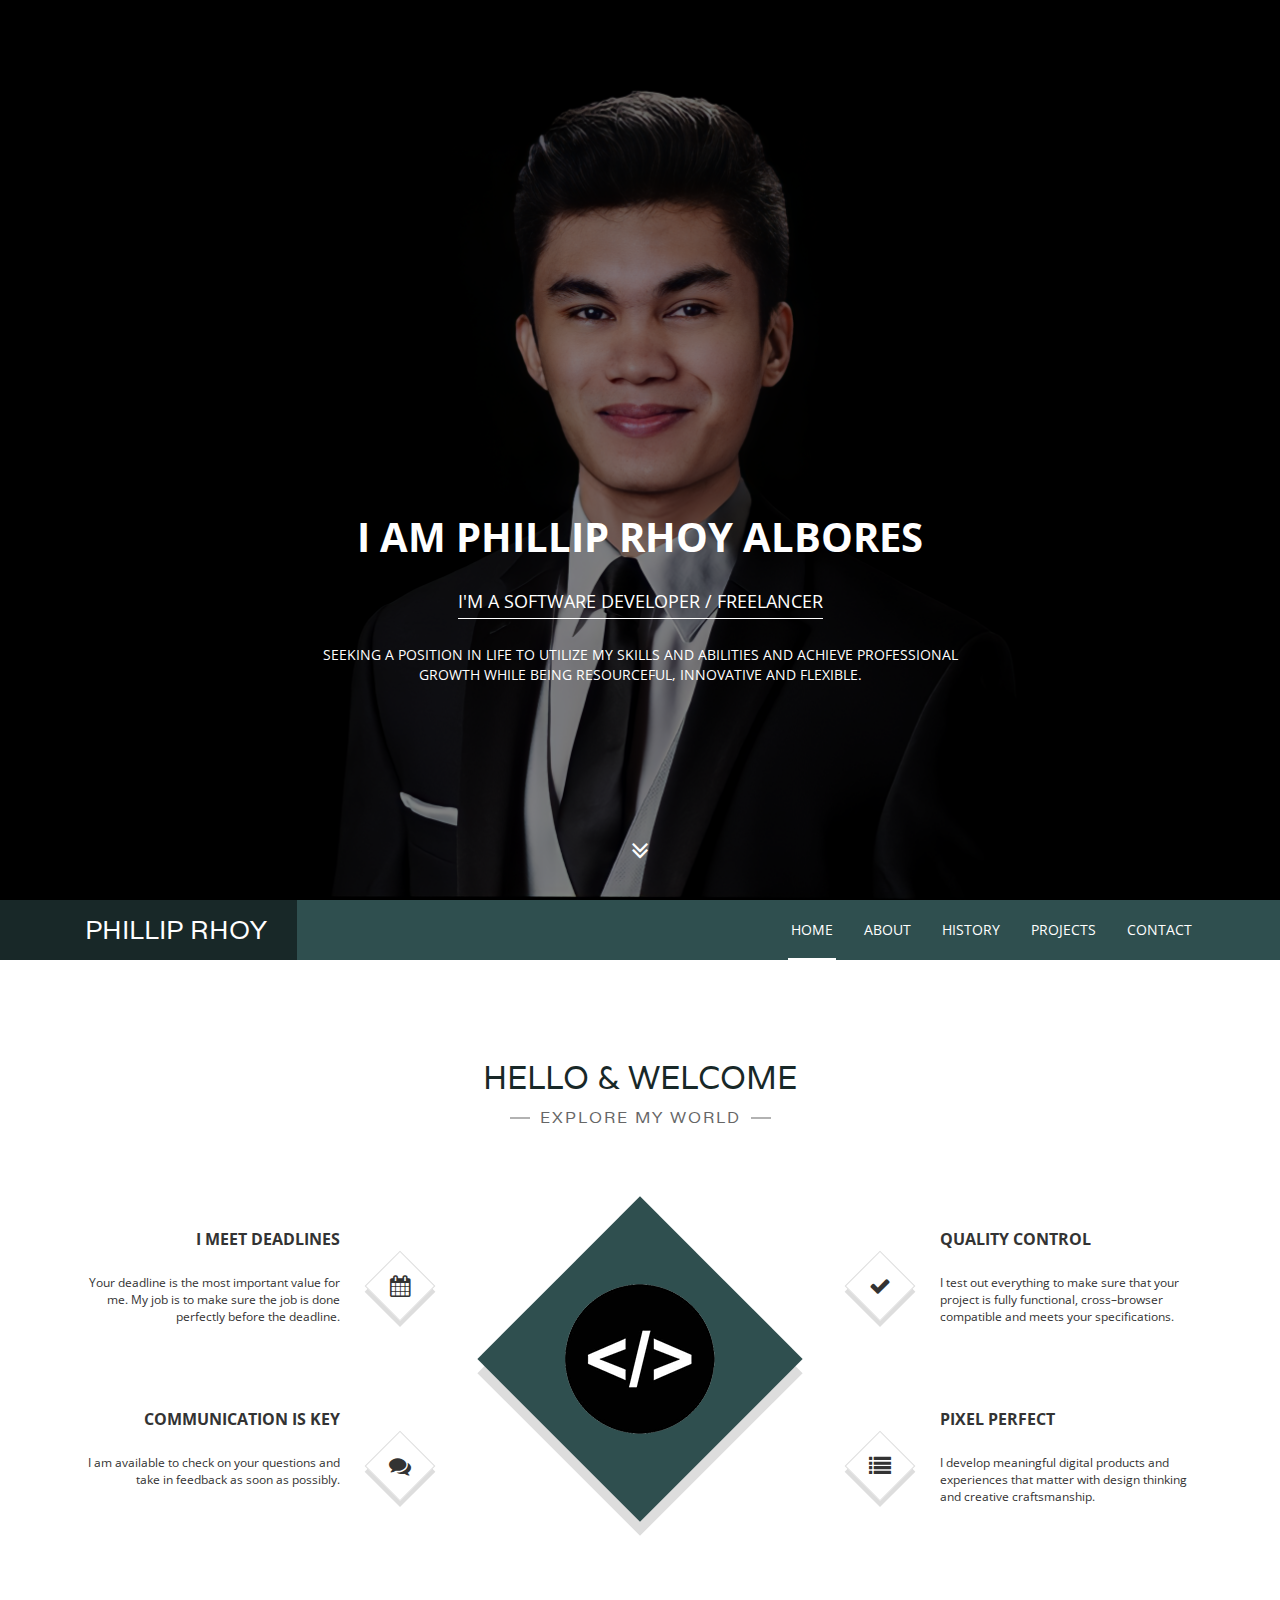
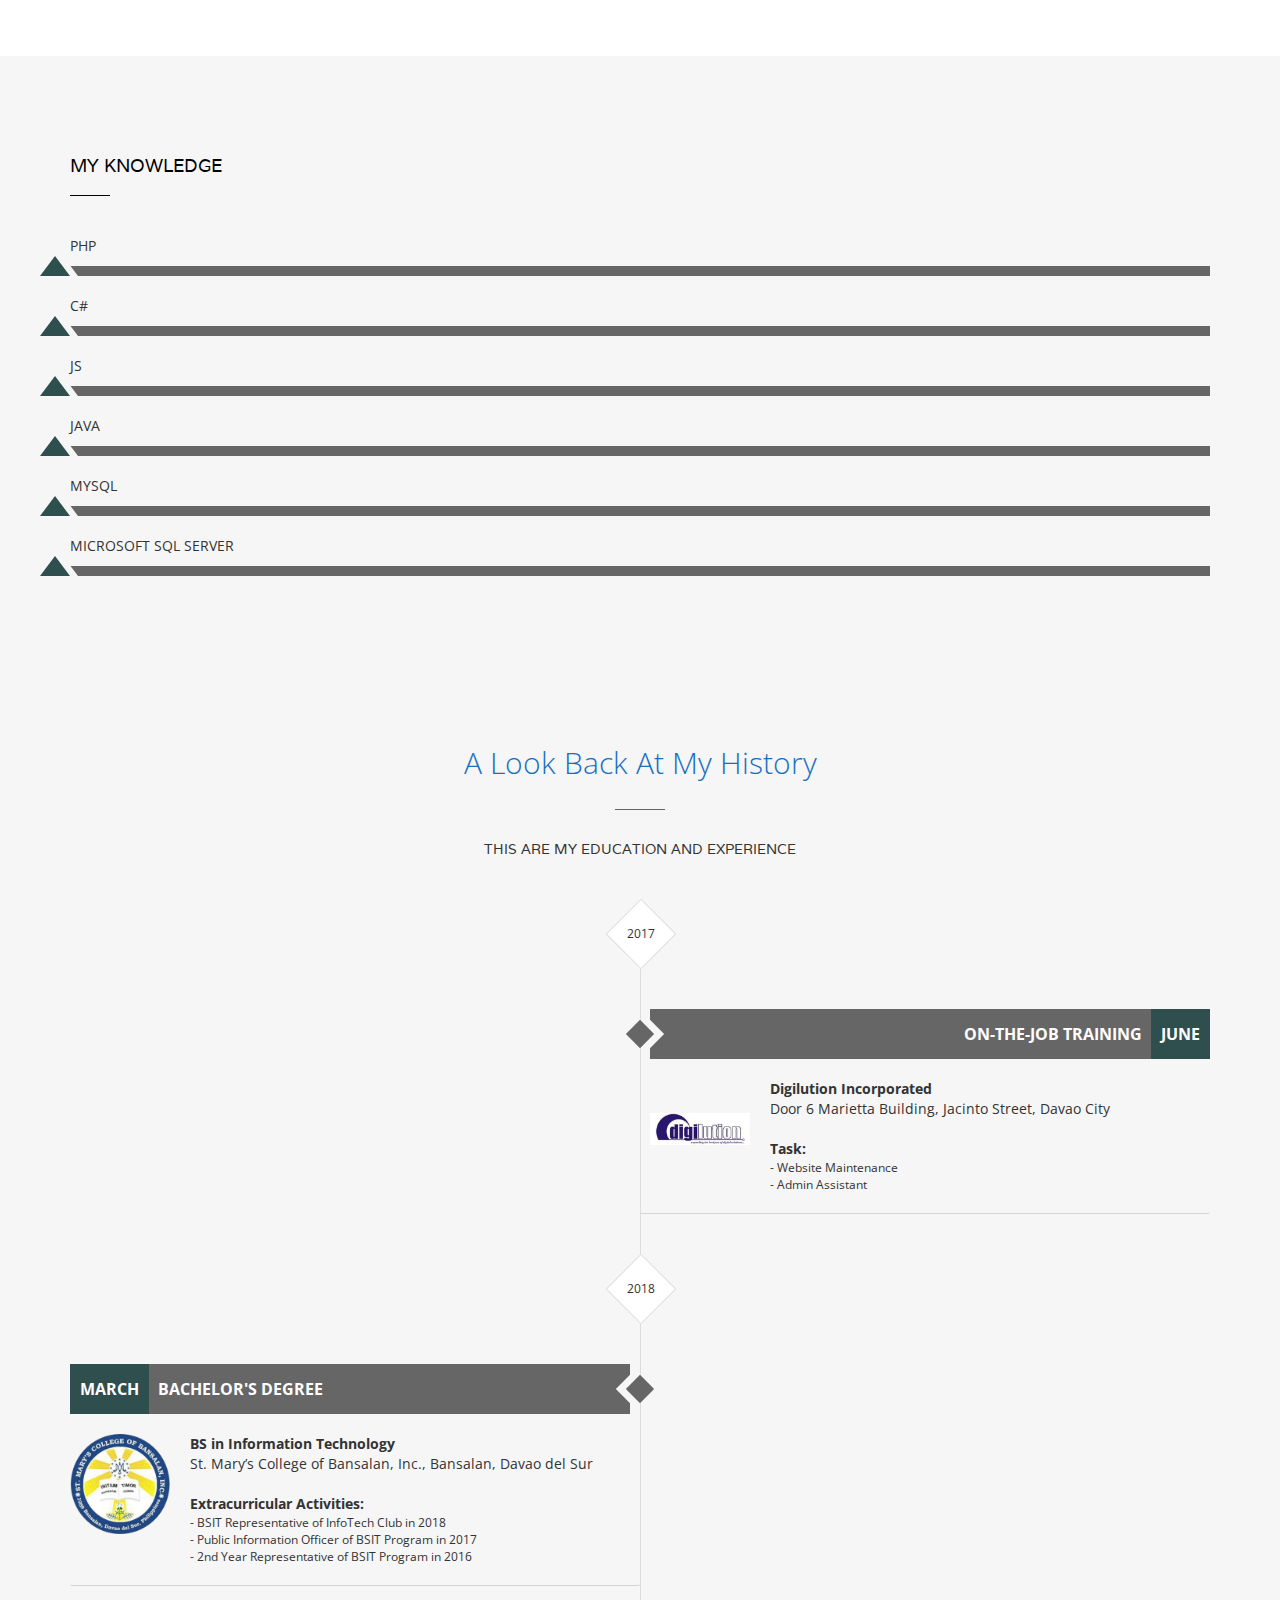
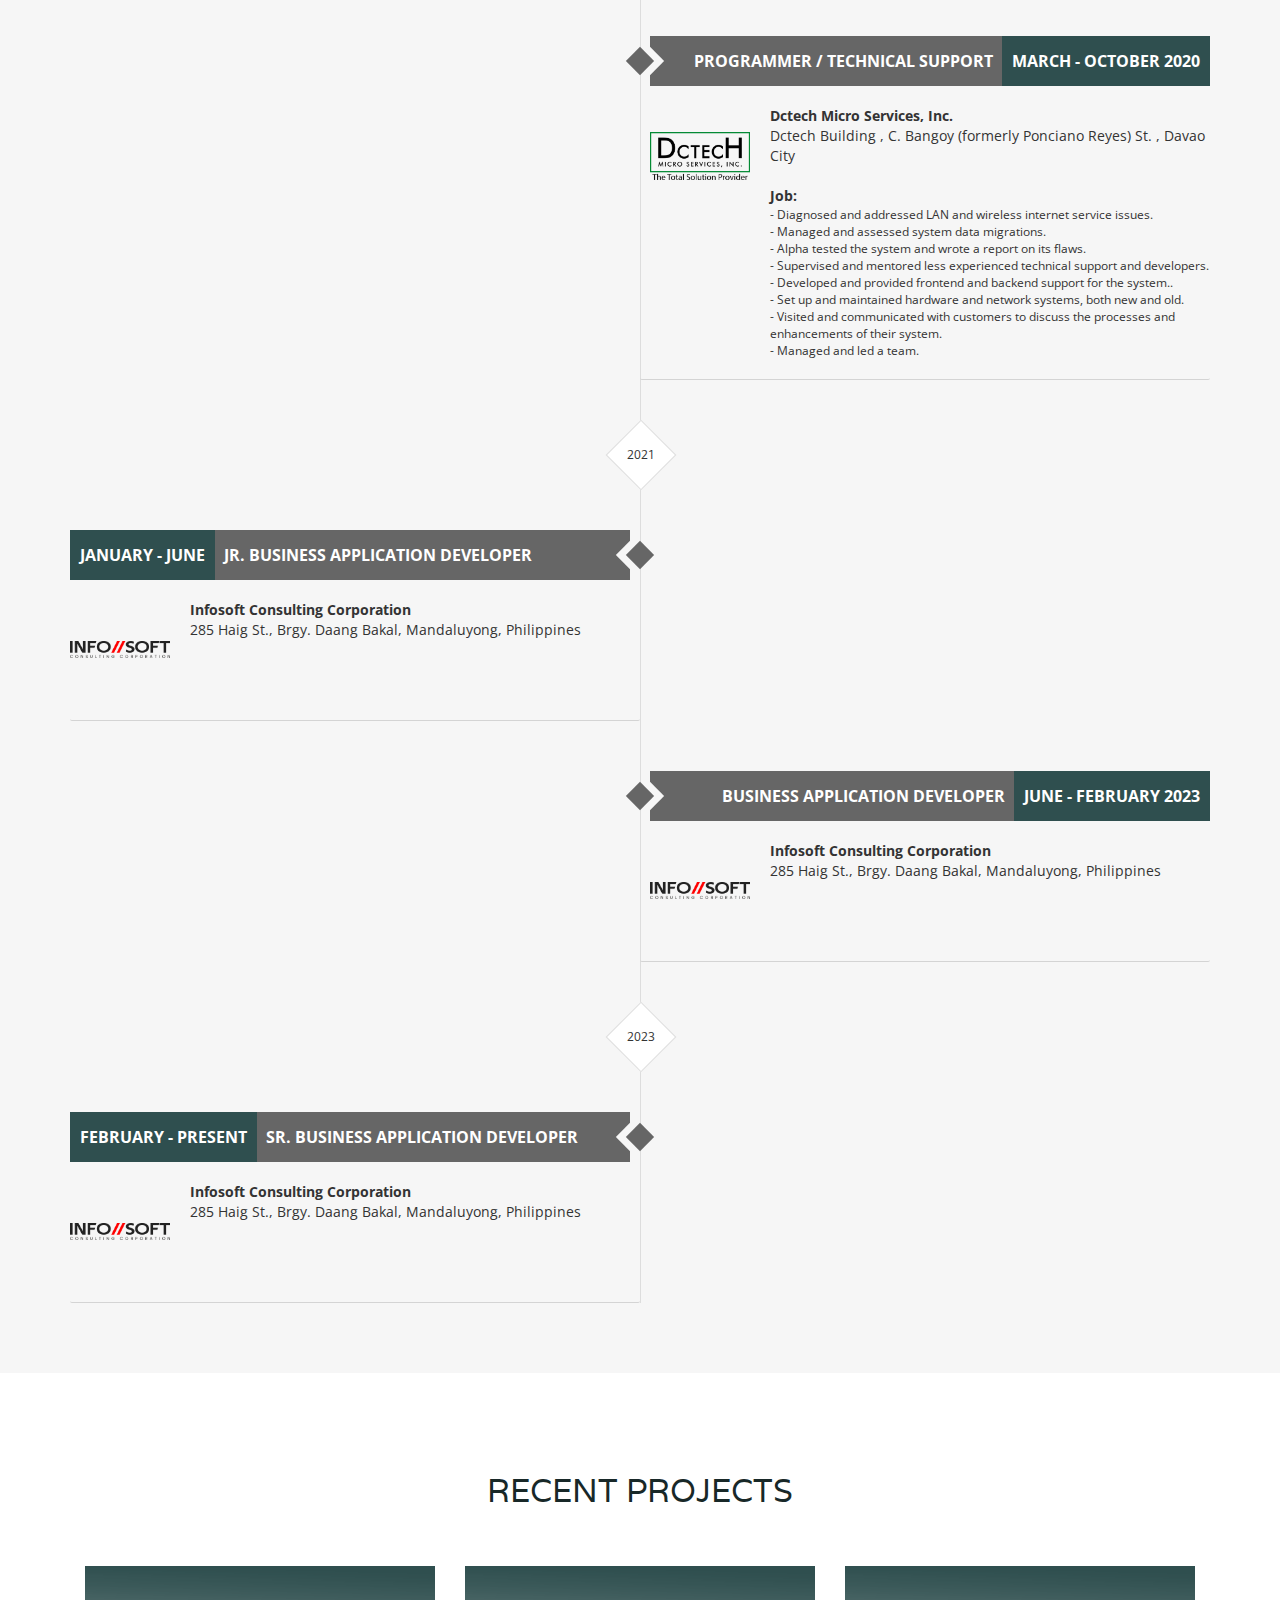
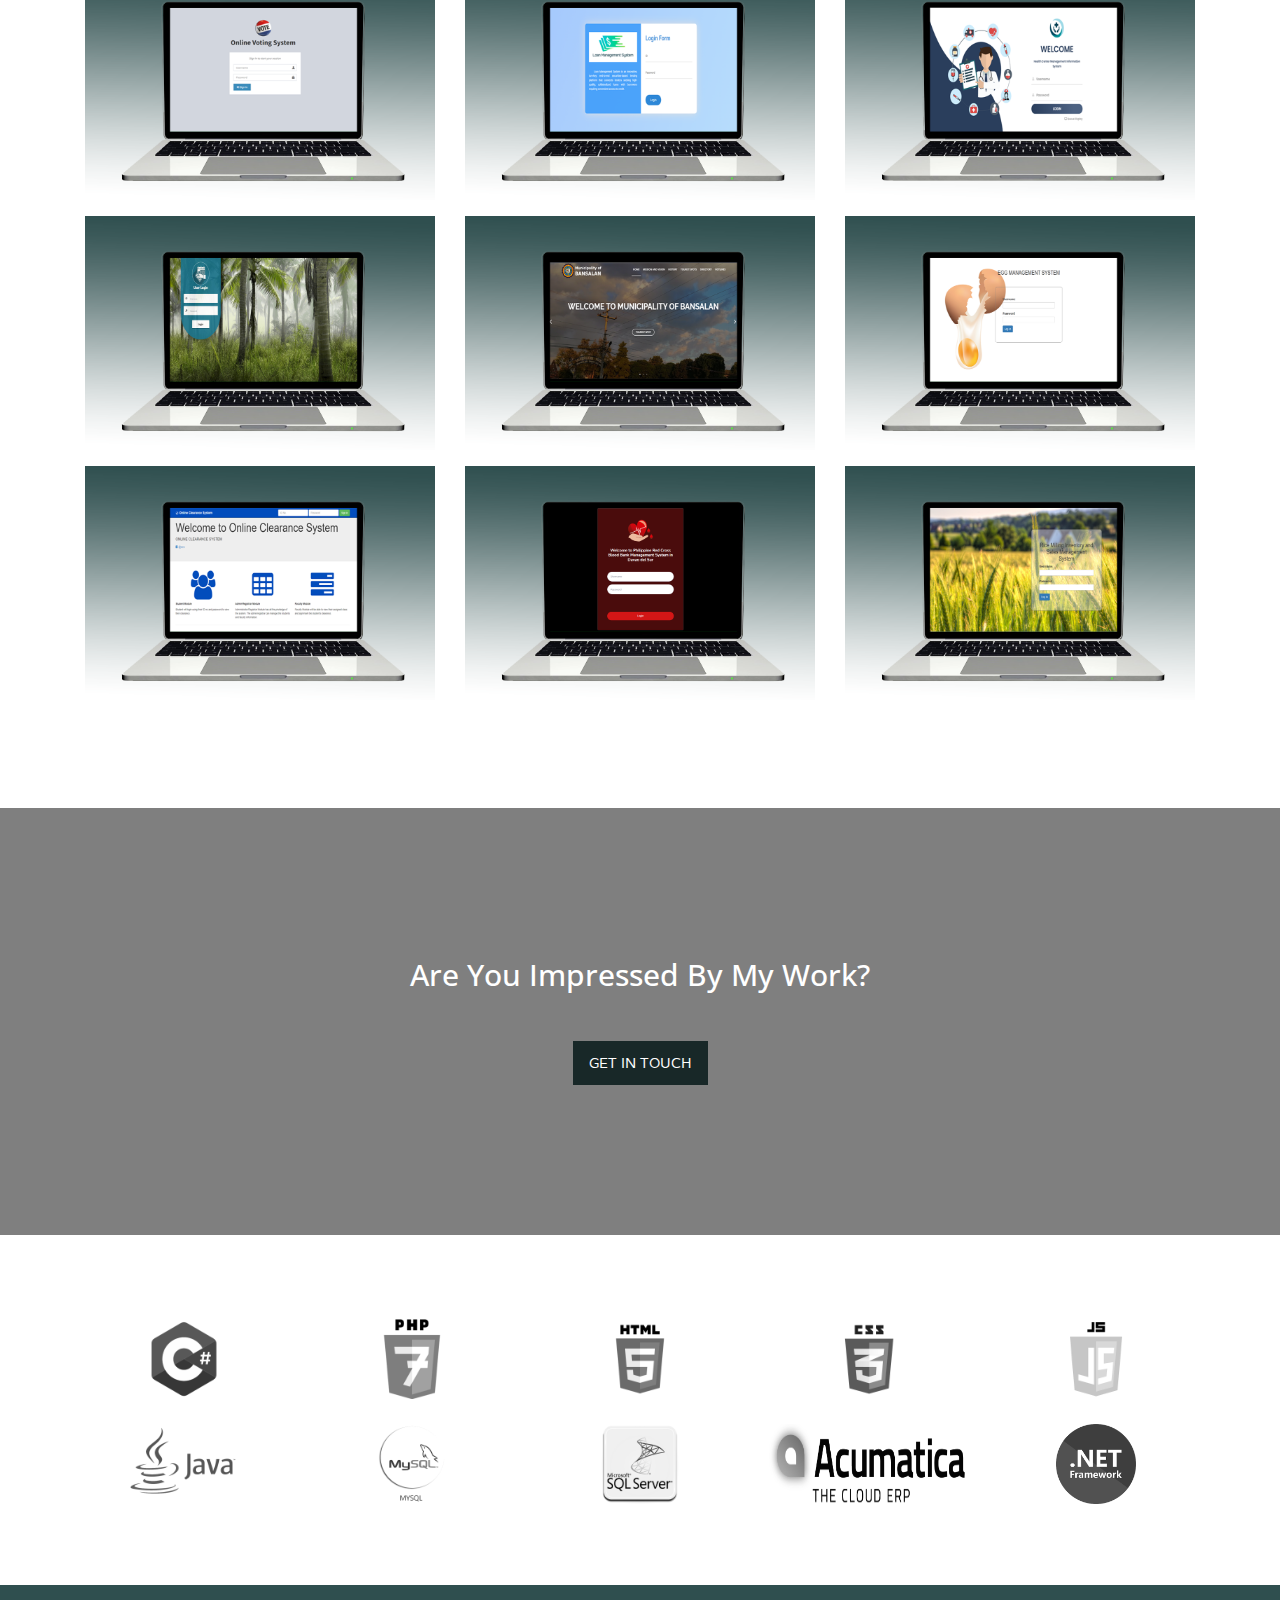
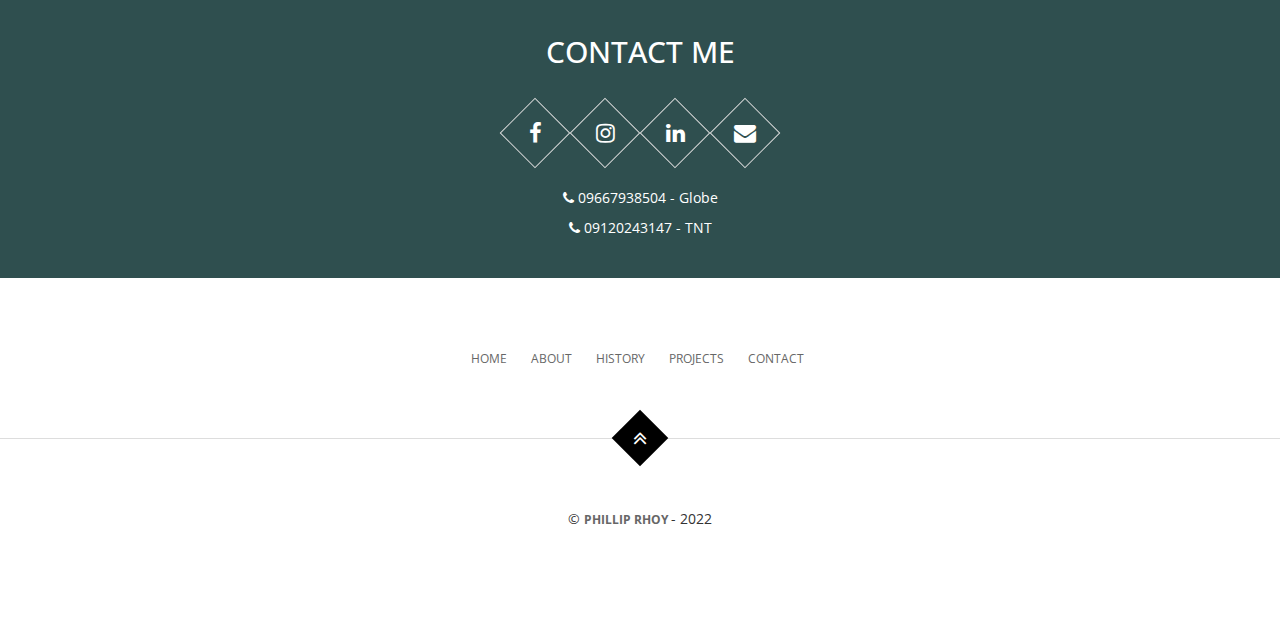
==== commit 13b6e1da: "Update History" ====
--- a/index.html
+++ b/index.html
@@ -250,8 +250,8 @@
                                 <br />
                                 <p><b>Task:</b></p>
                                 <small>
-                                    <p>Website Maintenance</p>
-                                    <p>Admin Assistant</p>
+                                    <p>- Website Maintenance</p>
+                                    <p>- Admin Assistant</p>
                                 </small>
                             </div>
                         </div>
@@ -282,16 +282,12 @@
 
                                 <p><b>Extracurricular Activities:</b></p>
                                 <small>
-                                    <p>BSIT Representative of InfoTech Club in 2018</p>
-                                    <p>Public Information Officer of BSIT Program in 2017</p>
-                                    <p>2nd Year Representative of BSIT Program in 2016</p>
+                                    <p>- BSIT Representative of InfoTech Club in 2018</p>
+                                    <p>- Public Information Officer of BSIT Program in 2017</p>
+                                    <p>- 2nd Year Representative of BSIT Program in 2016</p>
                                 </small>
                             </div>
                         </div>
-                    </li>
-
-                    <li class="timeline-start">
-                        <div class="rectangle"><span>2020</span></div>
                     </li>
                     <li class="timeline-inverted">
                         <div class="rectangle timeline-rectangle"></div>
@@ -301,7 +297,7 @@
                                     <p>Programmer / Technical Support</p>
                                 </div>
                                 <div class="timeline-date">
-                                    <p>October</p>
+                                    <p>March - October 2020</p>
                                 </div>
                             </div>
                             <div class="timeline-body">
@@ -328,16 +324,15 @@
                             </div>
                         </div>
                     </li>
-
                     <li class="timeline-start">
-                        <div class="rectangle"><span>2022</span></div>
+                        <div class="rectangle"><span>2021</span></div>
                     </li>
                     <li>
                         <div class="rectangle timeline-rectangle"></div>
                         <div class="timeline-panel">
                             <div class="timeline-heading">
                                 <div class="timeline-date">
-                                    <p>JUNE</p>
+                                    <p>January - June</p>
                                 </div>
                                 <div class="timeline-position">
                                     <p>Jr. Business Application Developer</p>
@@ -361,7 +356,7 @@
                                     <p>Business Application Developer</p>
                                 </div>
                                 <div class="timeline-date">
-                                    <p>FEBRUARY</p>
+                                    <p>June - February 2023</p>
                                 </div>
                             </div>
                             <div class="timeline-body">
@@ -381,7 +376,7 @@
                         <div class="timeline-panel">
                             <div class="timeline-heading">
                                 <div class="timeline-date">
-                                    <p>PRESENT</p>
+                                    <p>February - PRESENT</p>
                                 </div>
                                 <div class="timeline-position">
                                     <p>Sr. Business Application Developer</p>
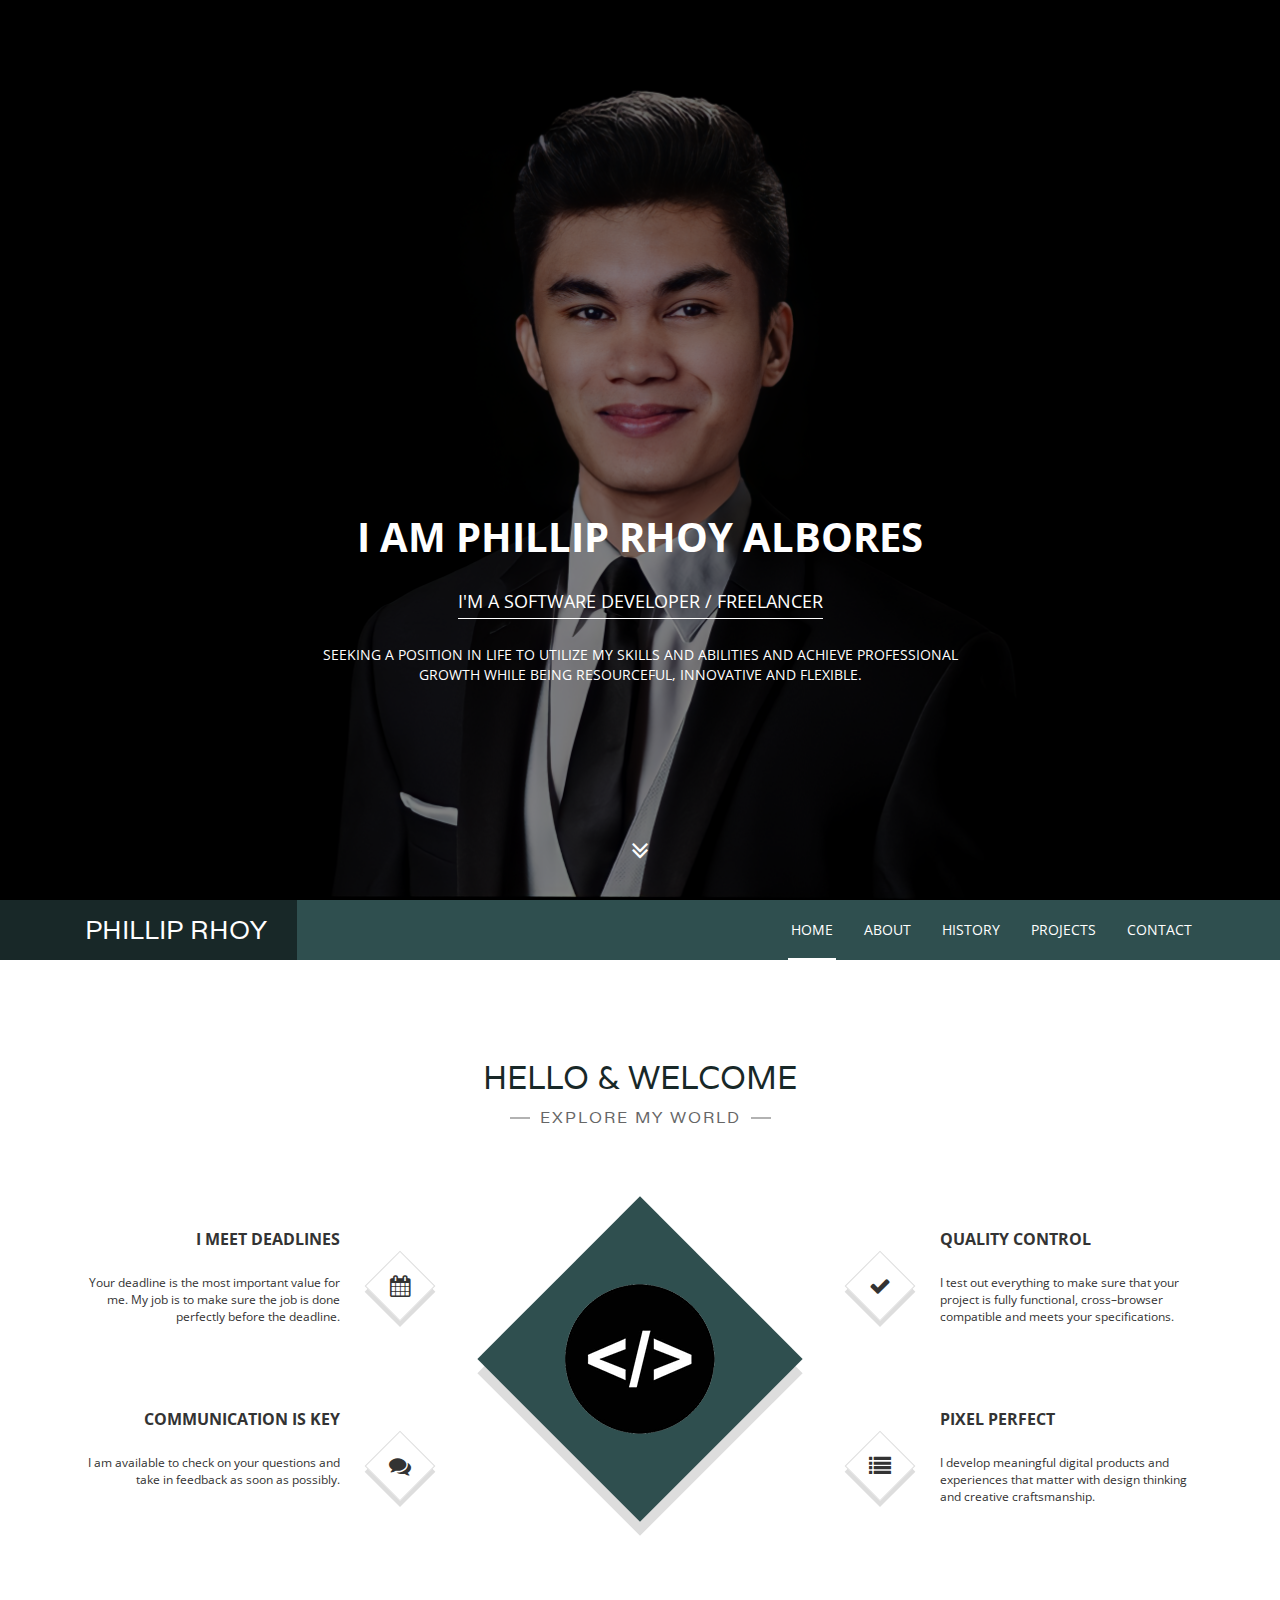
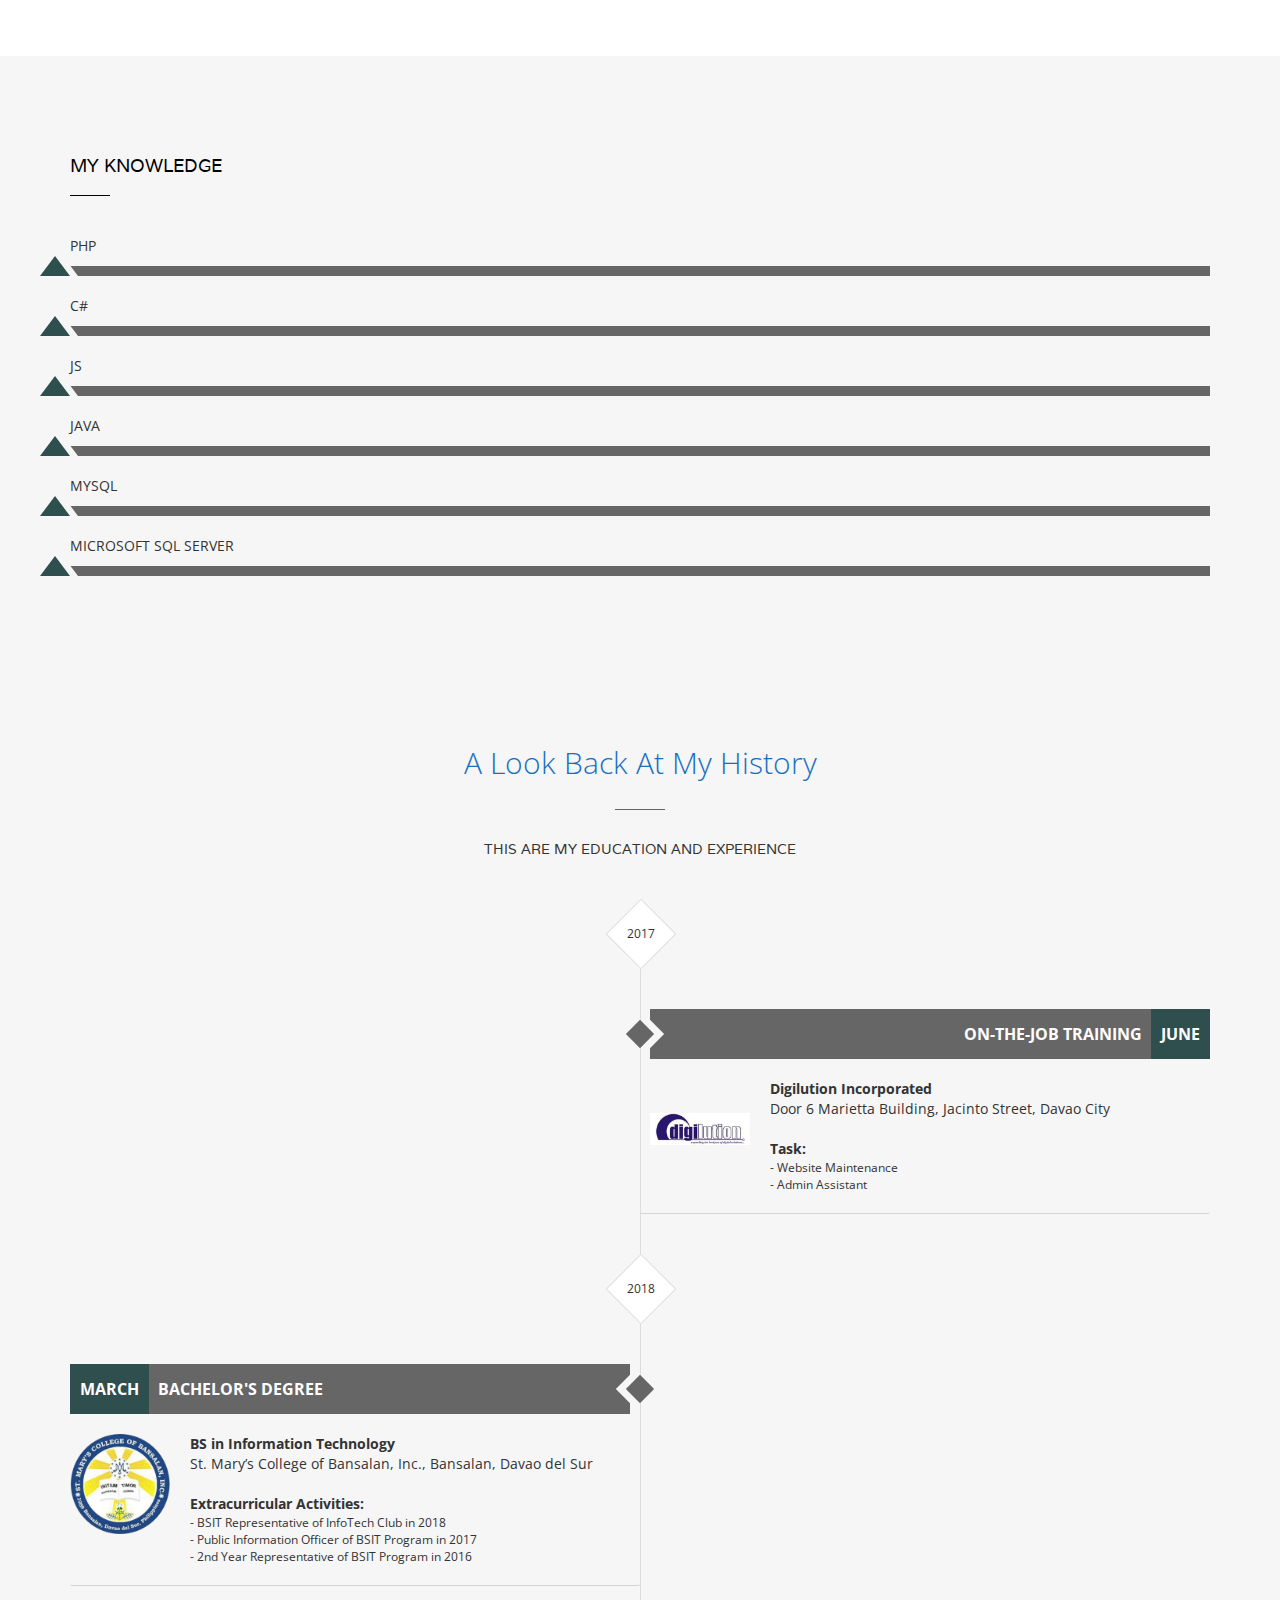
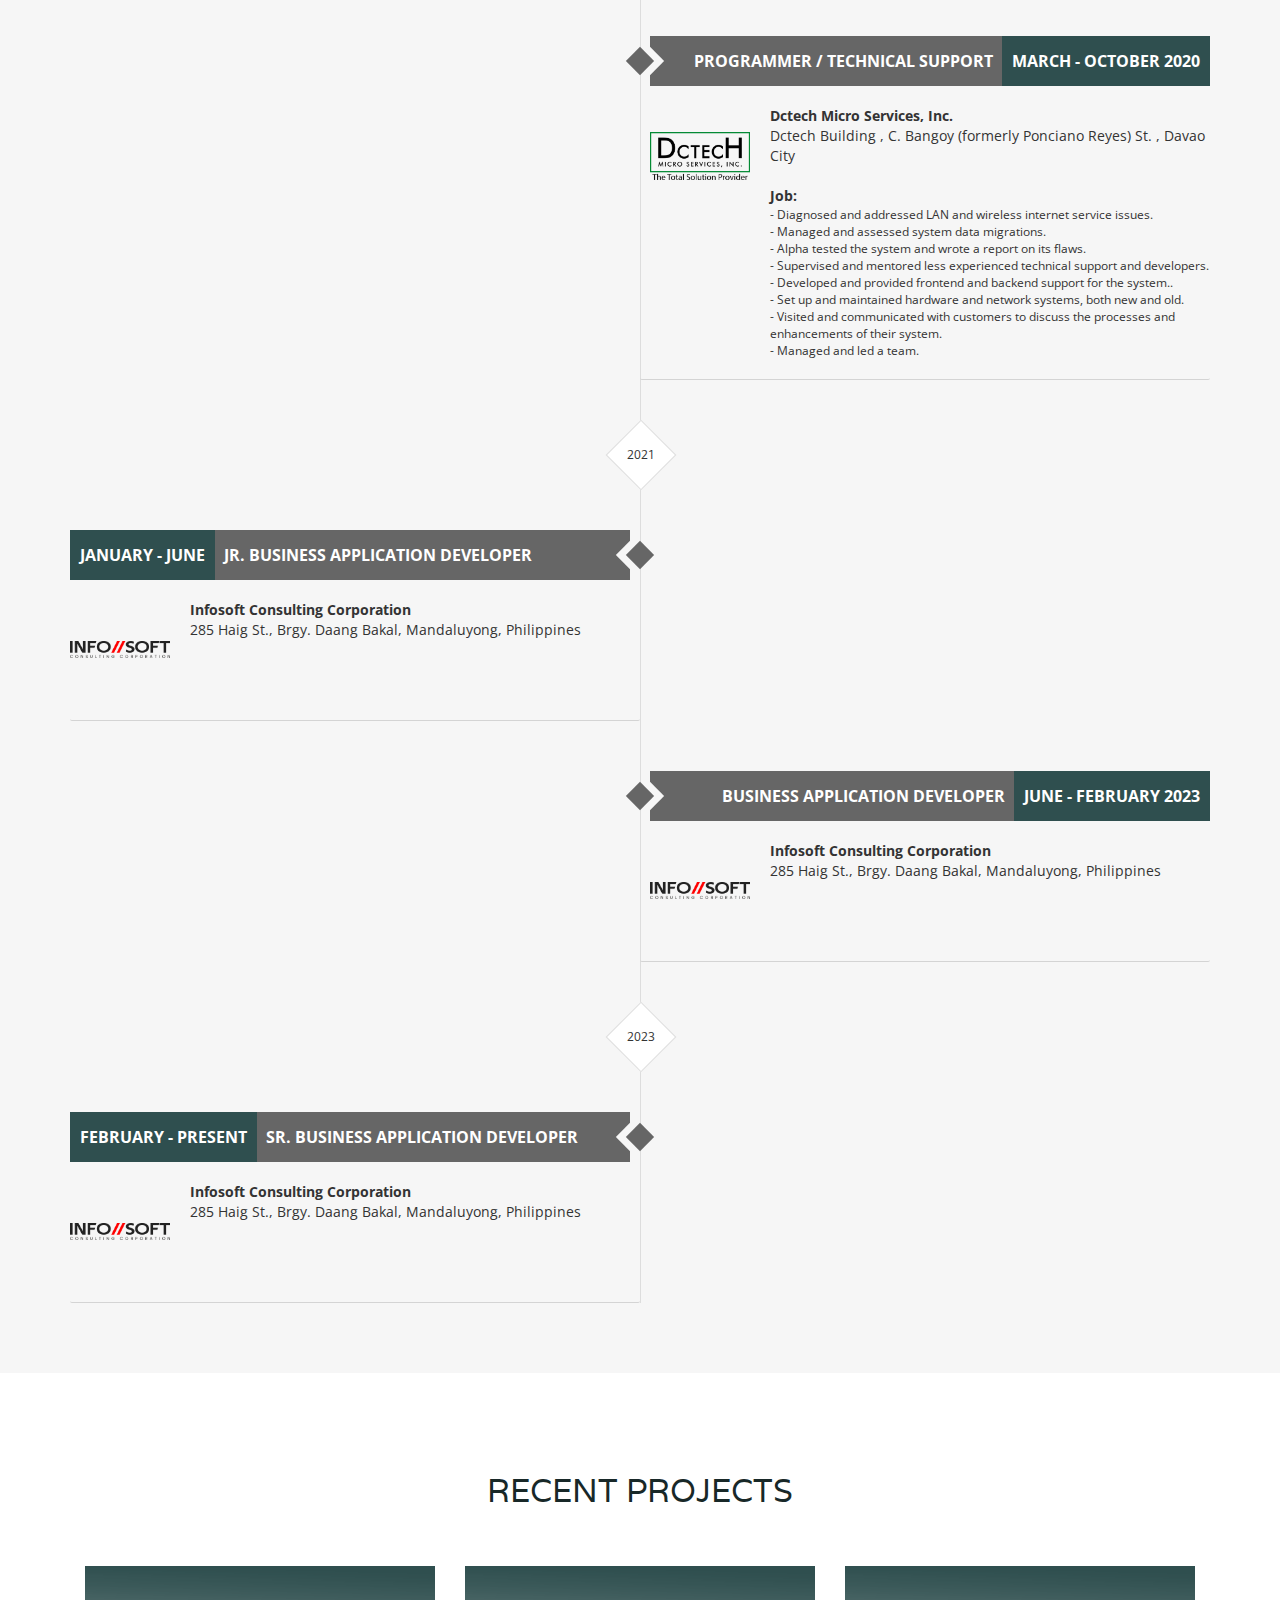
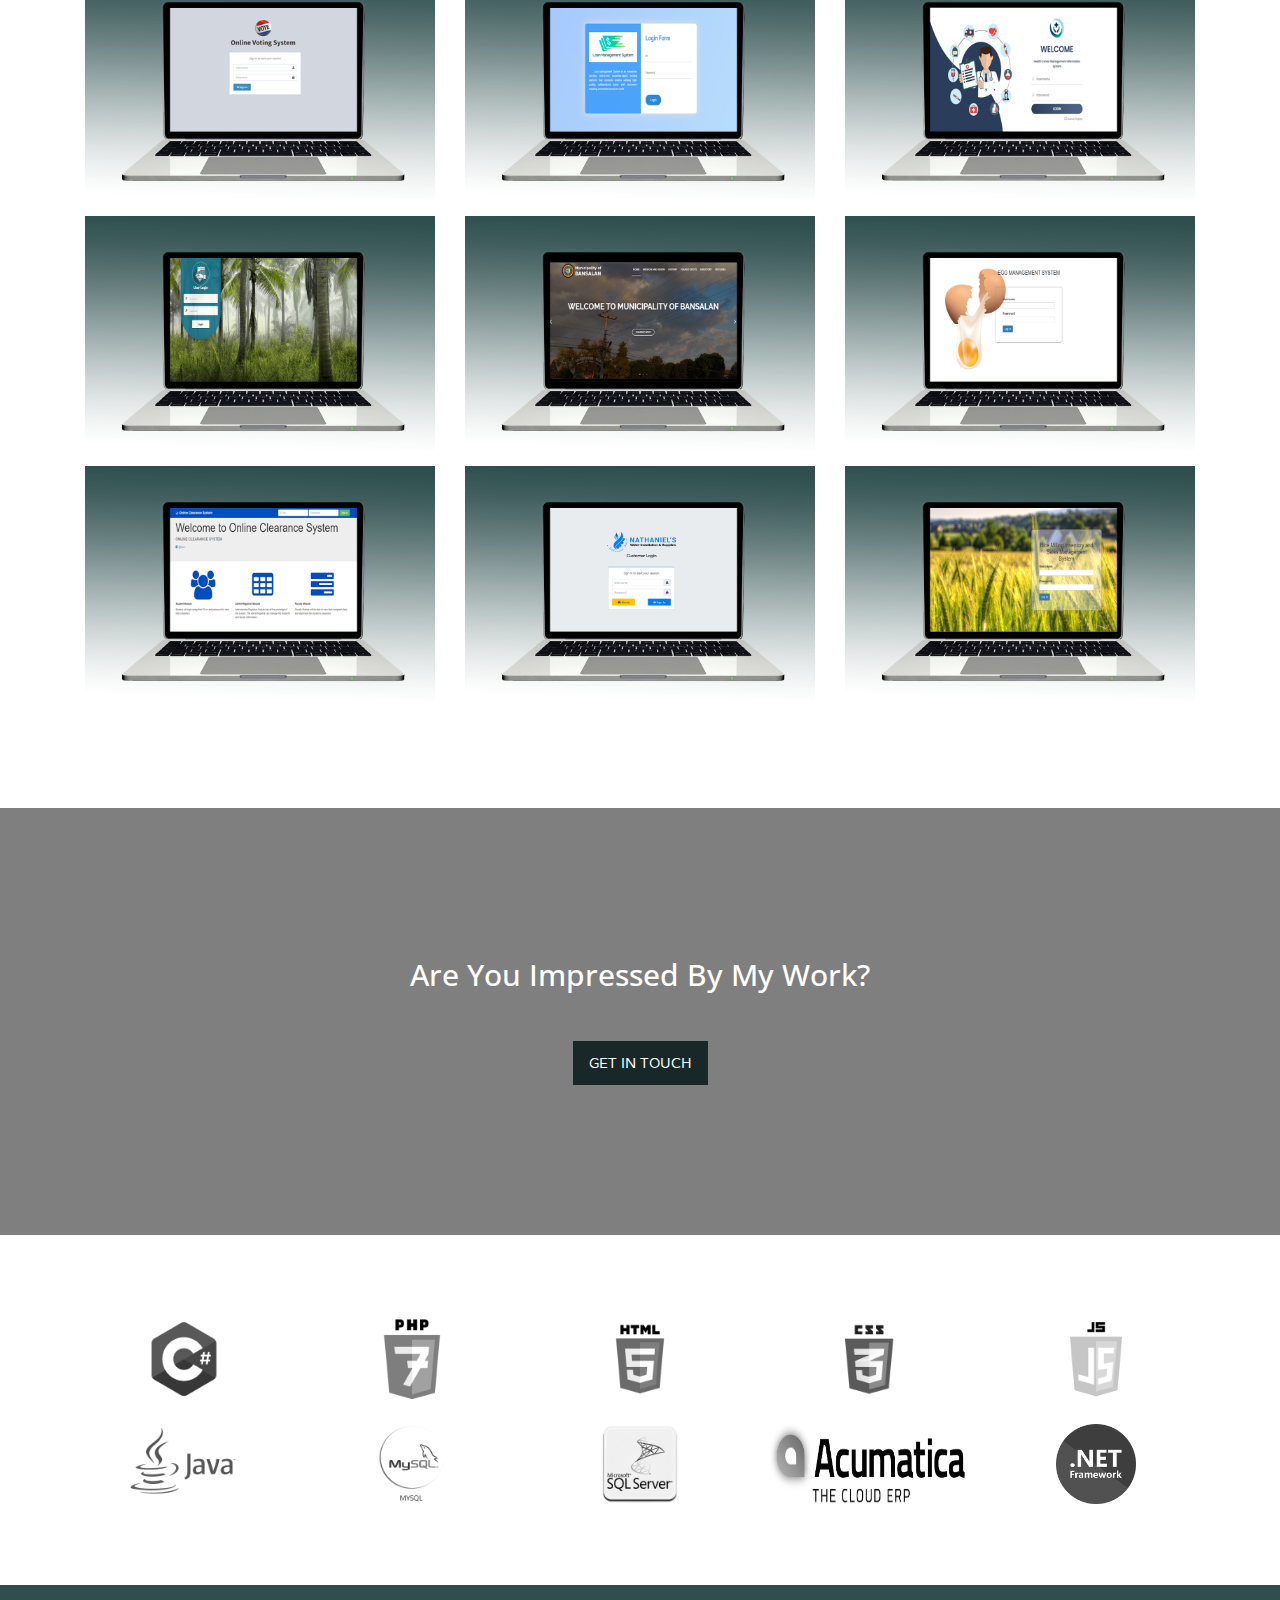
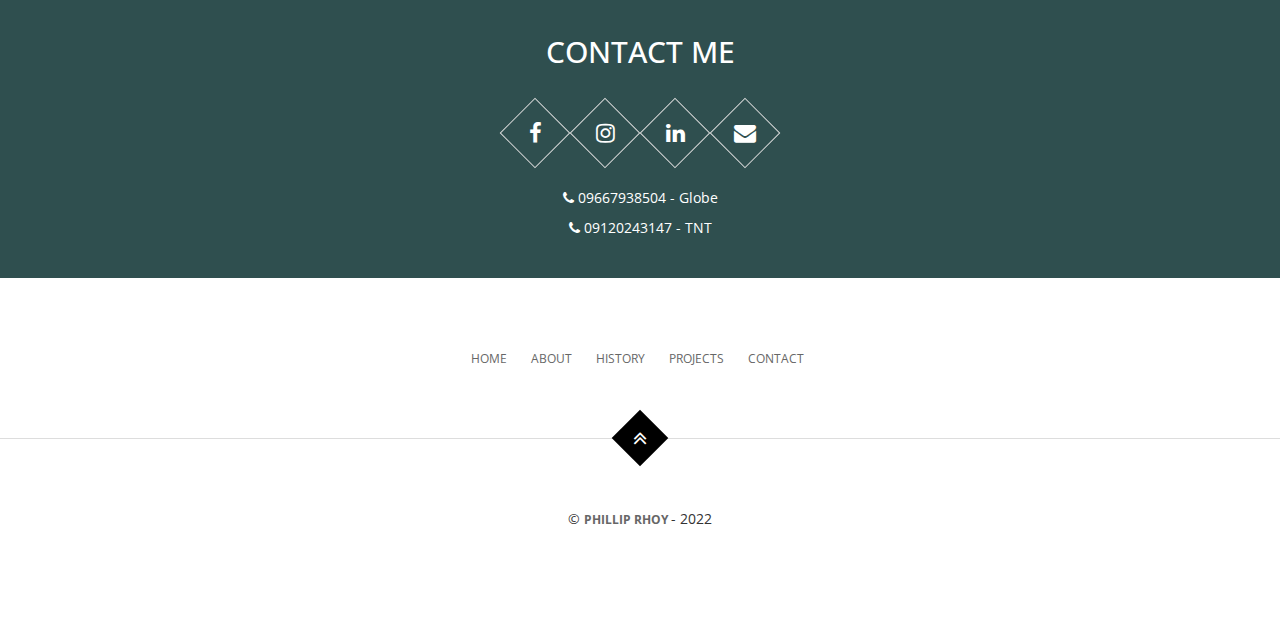
==== commit 32556726: "Add Sales Management System of Nathaniel" ====
--- a/index.html
+++ b/index.html
@@ -506,13 +506,13 @@
                         <div class="col-md-4 col-sm-4 col-xs-6" data-groups='["webdesign"]'>
                             <div class="portfolio-item">
                                 <div class="portfolio-item-thumb">
-                                    <img src="assets/img/BBMLogin.png" alt="" class="img-res">
+                                    <img src="assets/img/NWS.png" alt="" class="img-res">
                                     <a href="#" class="rectangle" data-toggle="modal" data-target="#BBM">
                                         <i class="fa fa-plus"></i>
                                     </a>
                                 </div>
                                 <div class="portfolio-info">
-                                    <h3>Bloodbank Management System</h3>
+                                    <h3>Sales Management System with SMS Notification</h3>
                                     <p>PHP | JS | HTML | CSS | MySQL</p>
                                 </div>
                             </div>
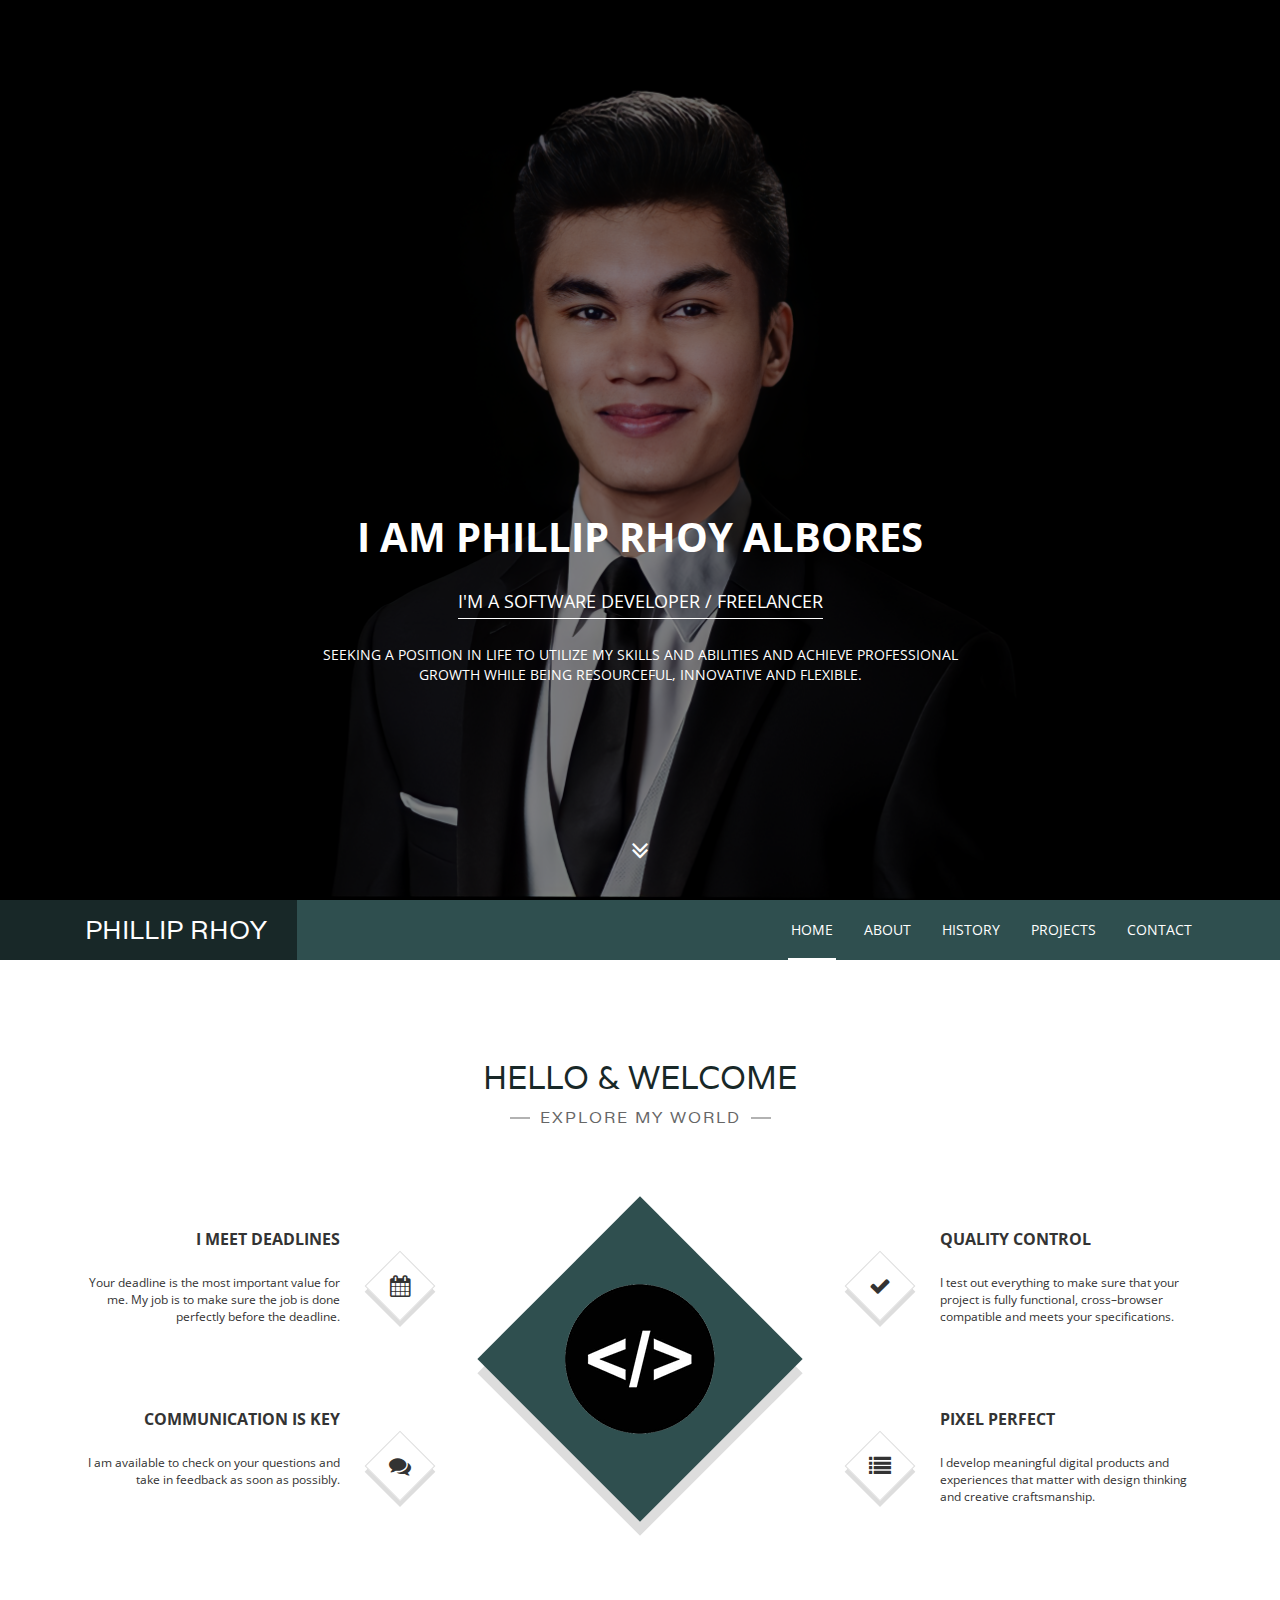
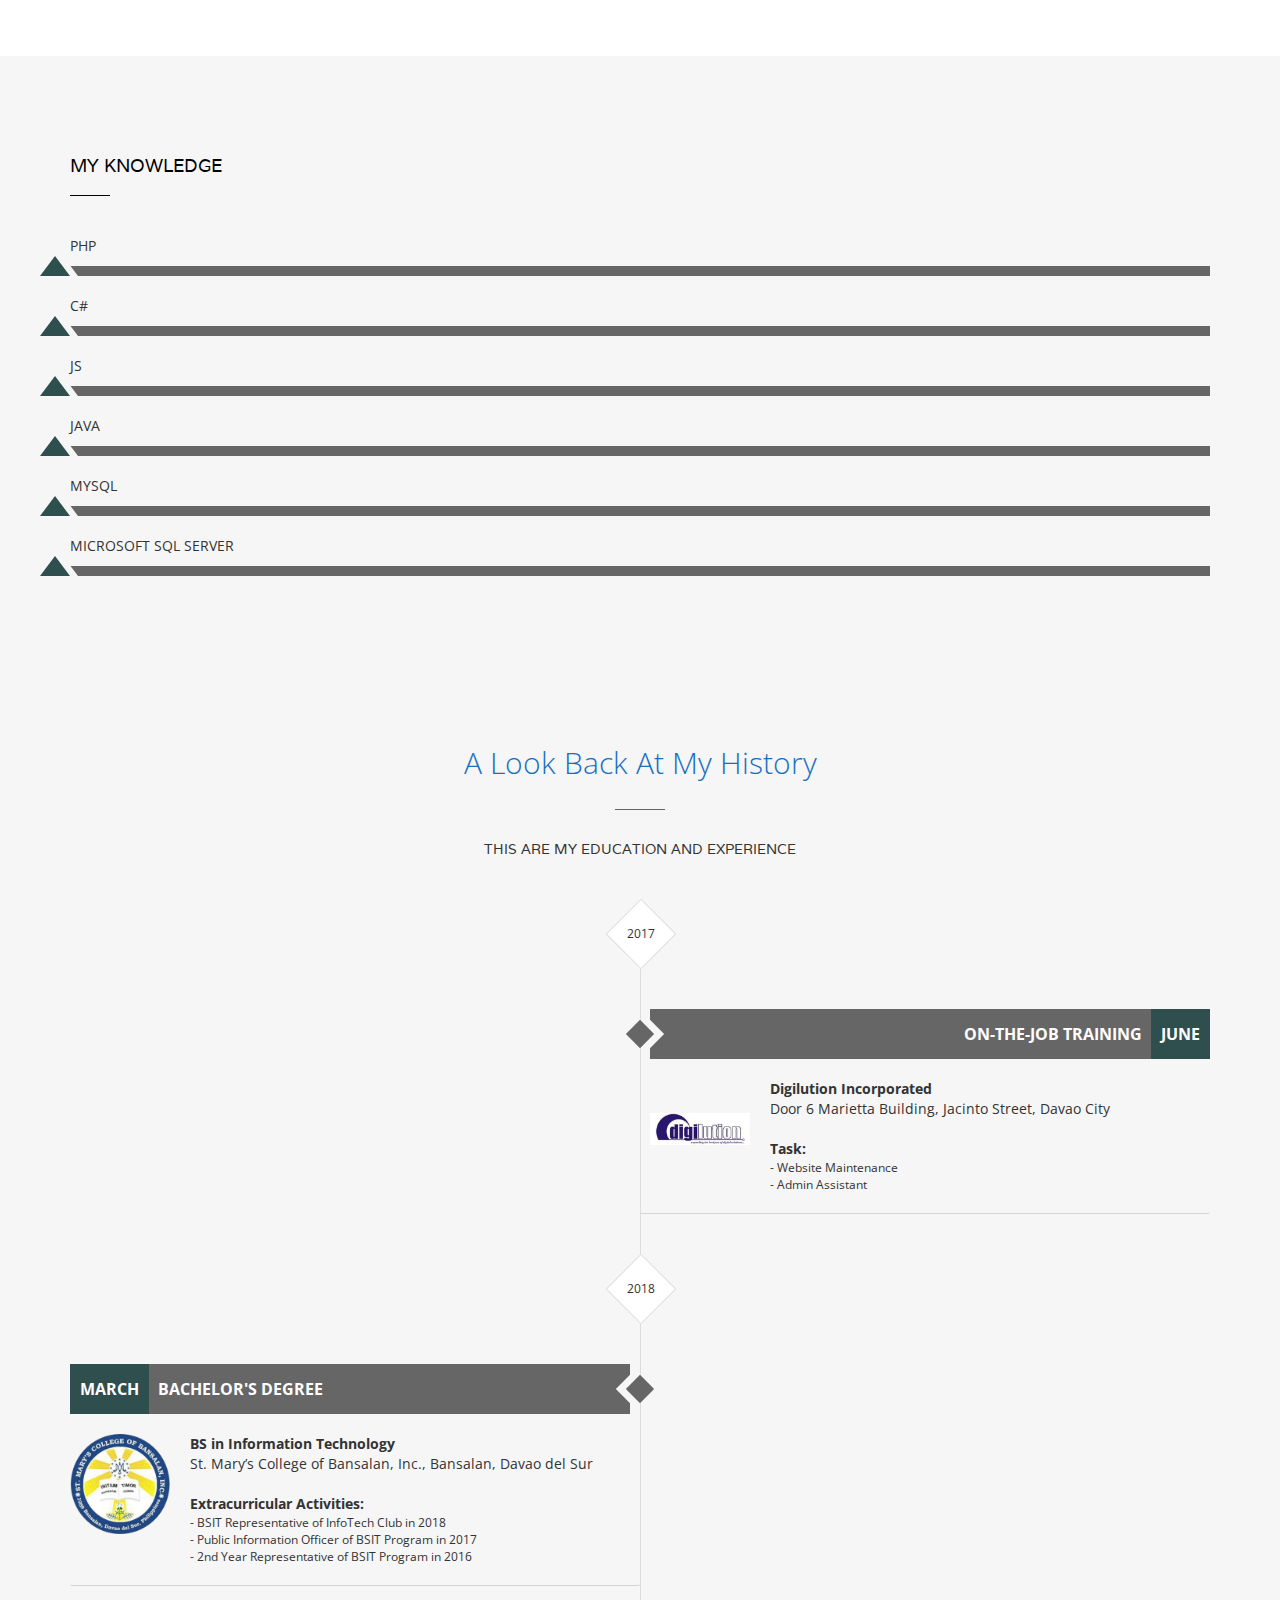
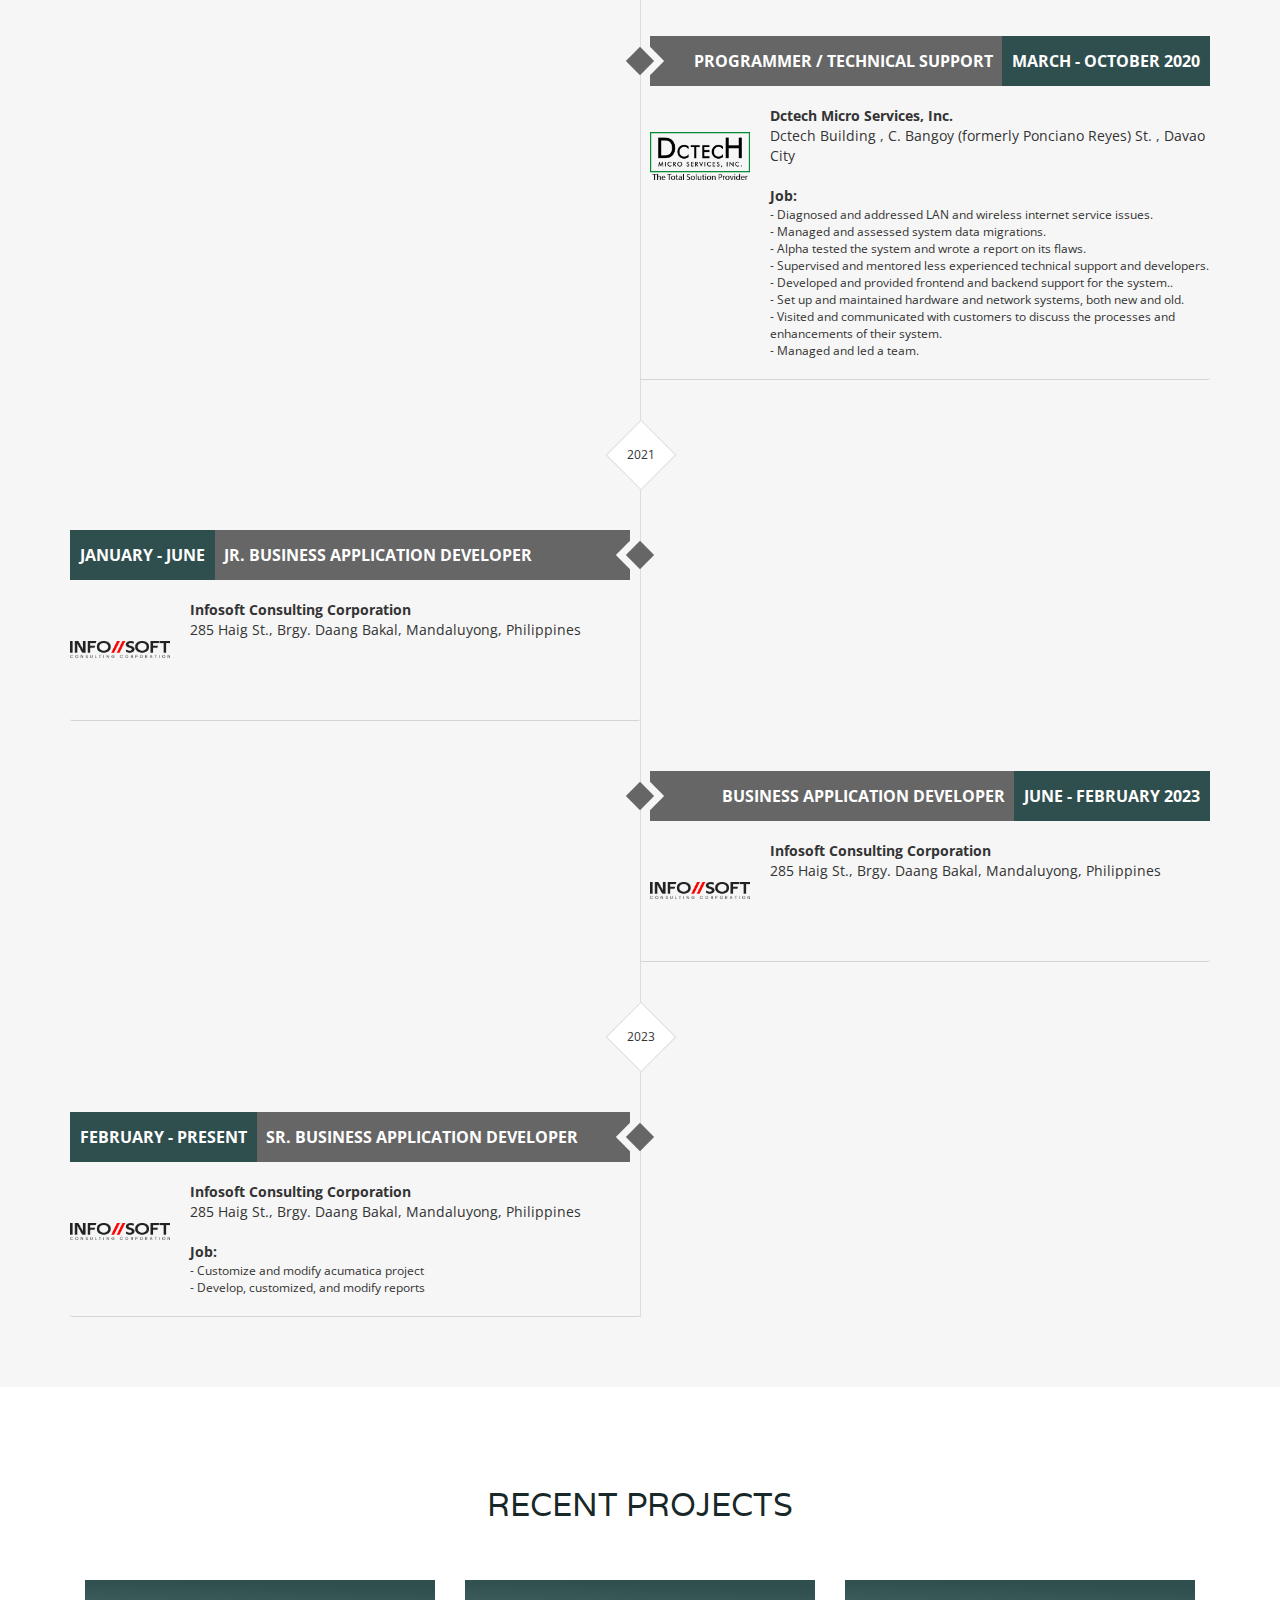
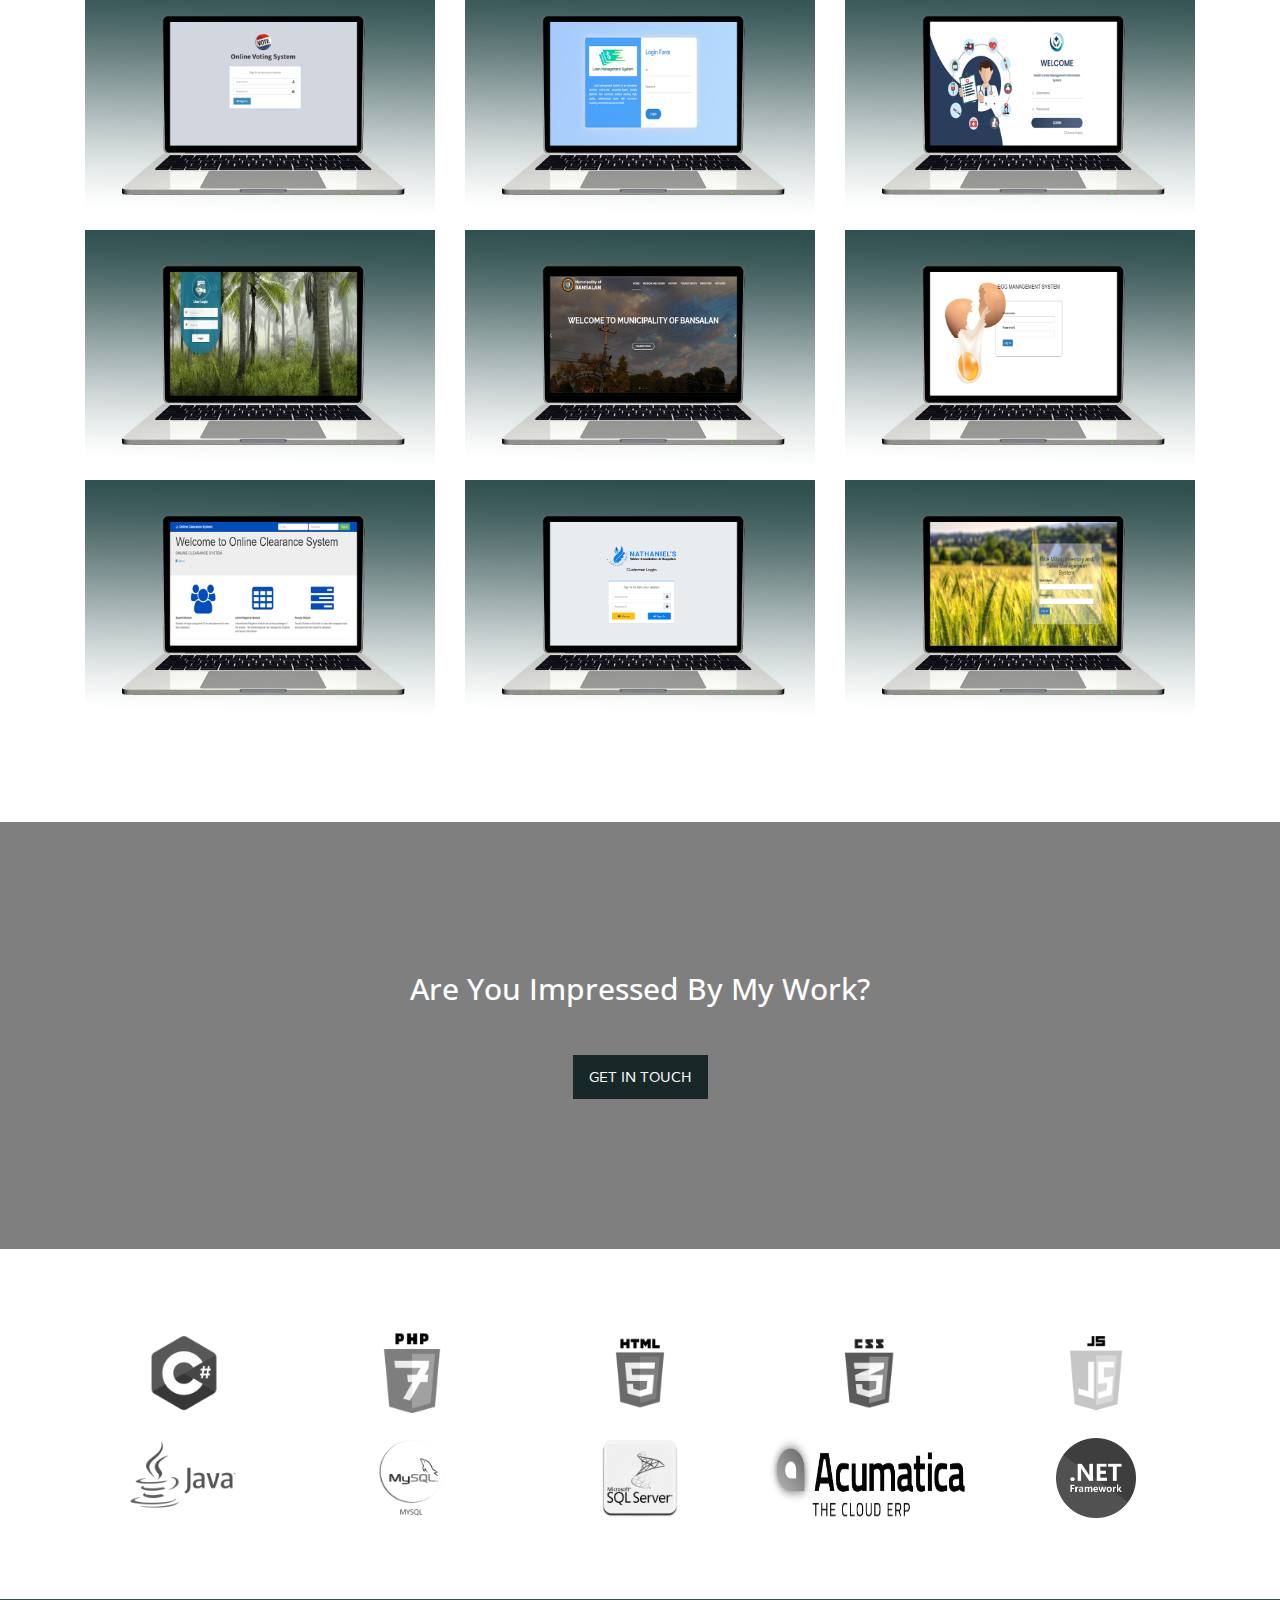
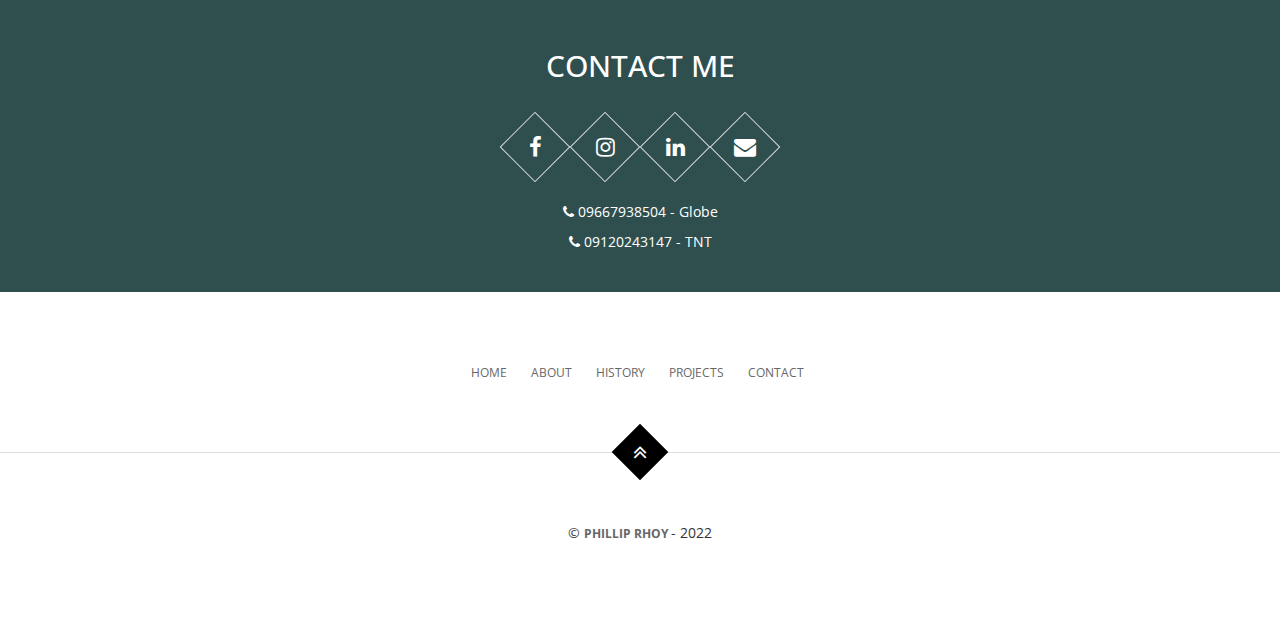
==== commit 3dd1a5ea: "WIP" ====
--- a/index.html
+++ b/index.html
@@ -389,6 +389,12 @@
                                 </div>
                                 <p><b>Infosoft Consulting Corporation</b></p>
                                 <p>285 Haig St., Brgy. Daang Bakal, Mandaluyong, Philippines</p>
+                                <br />
+                                <p><b>Job:</b></p>
+                                <small>
+                                    <p>- Customize and modify acumatica project</p>
+                                    <p>- Develop, customized, and modify reports</p>
+                                </small>
                             </div>
                         </div>
                     </li>
@@ -564,9 +570,12 @@
                 <div class="clients-carousel">
                     <a href="#" class="client"><img src="assets/img/Java.png" class="img-responsive" alt="JAVA"></a>
                     <a href="#" class="client"><img src="assets/img/MySQL.png" class="img-responsive" alt="MySQL"></a>
-                    <a href="#" class="client"><img src="assets/img/MSSqlServer.png" class="img-responsive" alt="MSSQL"></a>
-                    <a href="#" class="client"><img src="assets/img/acumatica_erp.png" class="img-responsive" alt="Acumatica ERP"></a>
-                    <a href="#" class="client"><img src="assets/img/net_framework.png" class="img-responsive" alt="Net Framework"></a>
+                    <a href="#" class="client"><img src="assets/img/MSSqlServer.png" class="img-responsive"
+                            alt="MSSQL"></a>
+                    <a href="#" class="client"><img src="assets/img/acumatica_erp.png" class="img-responsive"
+                            alt="Acumatica ERP"></a>
+                    <a href="#" class="client"><img src="assets/img/net_framework.png" class="img-responsive"
+                            alt="Net Framework"></a>
                 </div>
             </div>
         </section>
@@ -761,10 +770,10 @@
             <div class="modal-content">
                 <div class="modal-header">
                     <a class="rectangle" data-dismiss="modal"><i class="fa fa-times"></i></a>
-                    <img class="img-res" src="assets/img/BBMContent.png" alt="">
+                    <img class="img-res" src="assets/img/NWS_Page.png" alt="">
                 </div>
                 <div class="modal-body">
-                    <h4 class="modal-title">Bloodbank Management System</h4>
+                    <h4 class="modal-title">Sales Management System with SMS Notification</h4>
                 </div>
                 <!--<div class="modal-footer">
                     <a href="#" class="btn">Visit Page</a>
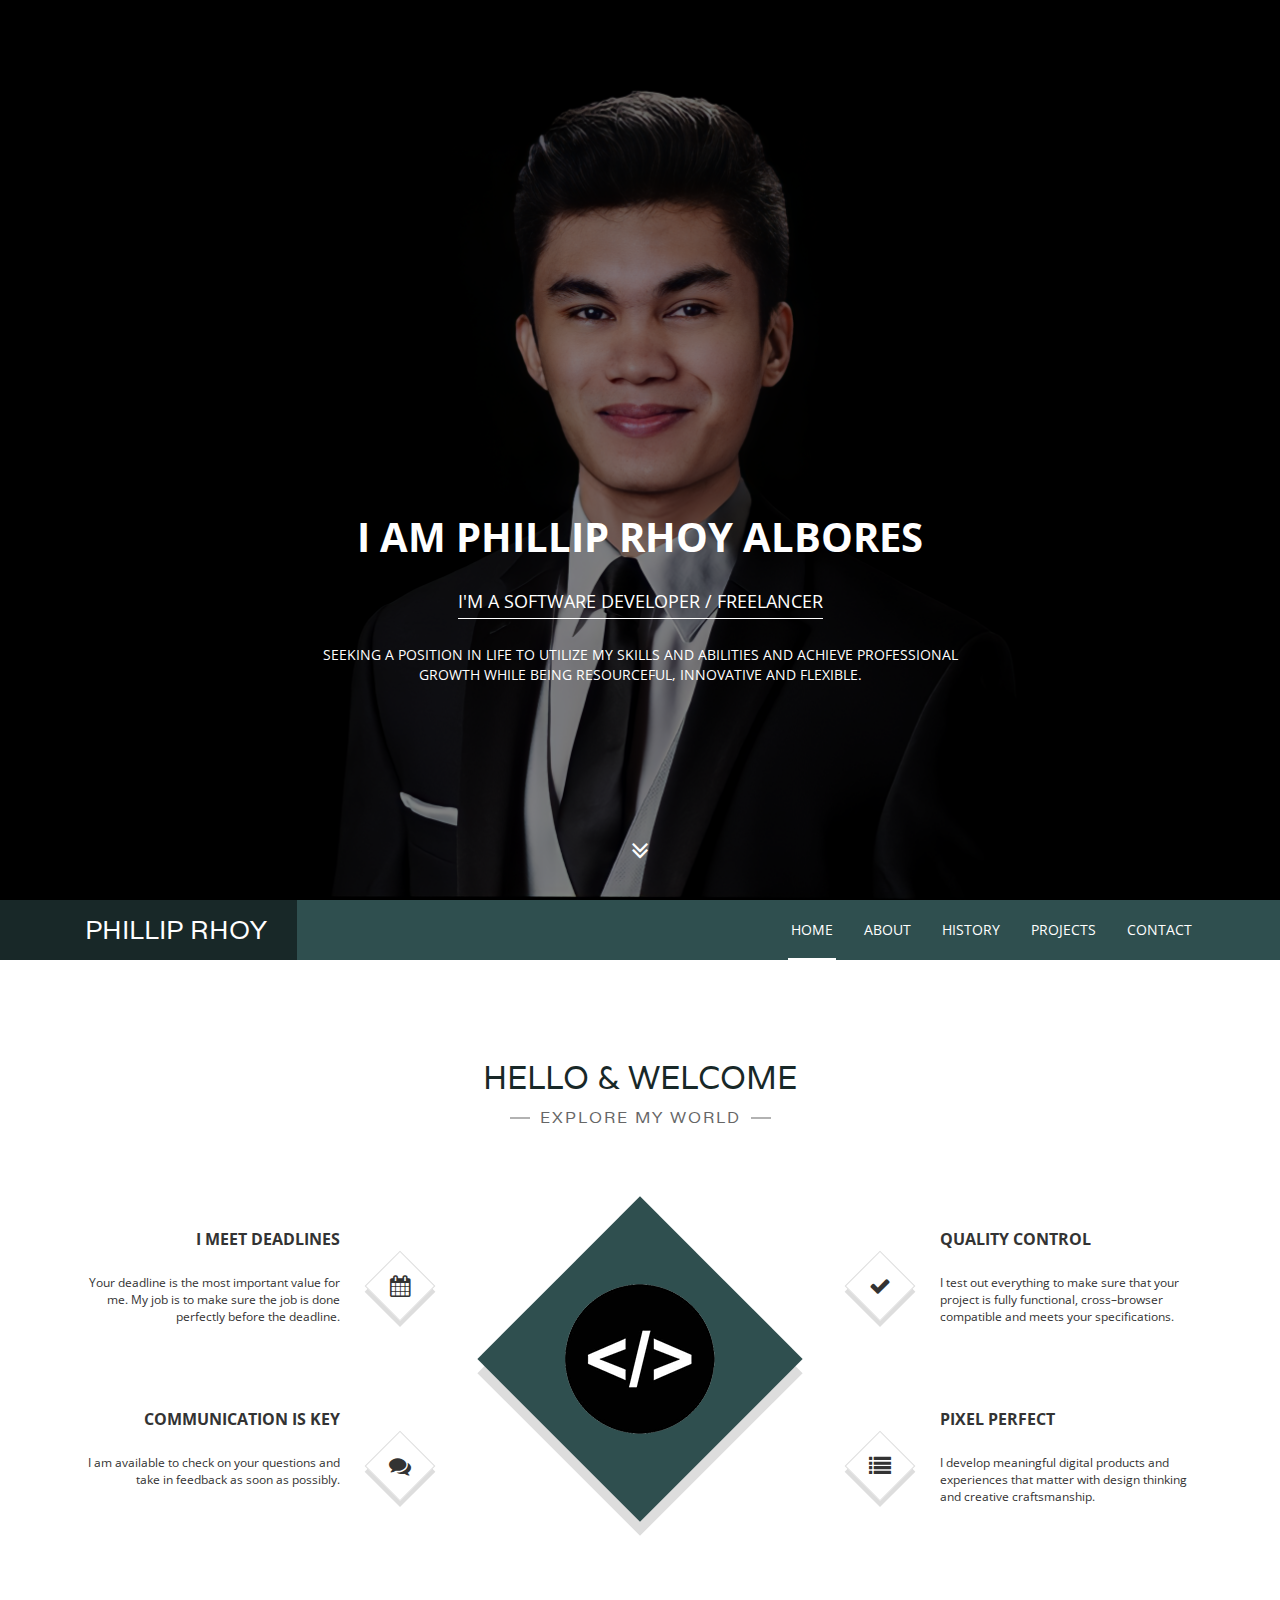
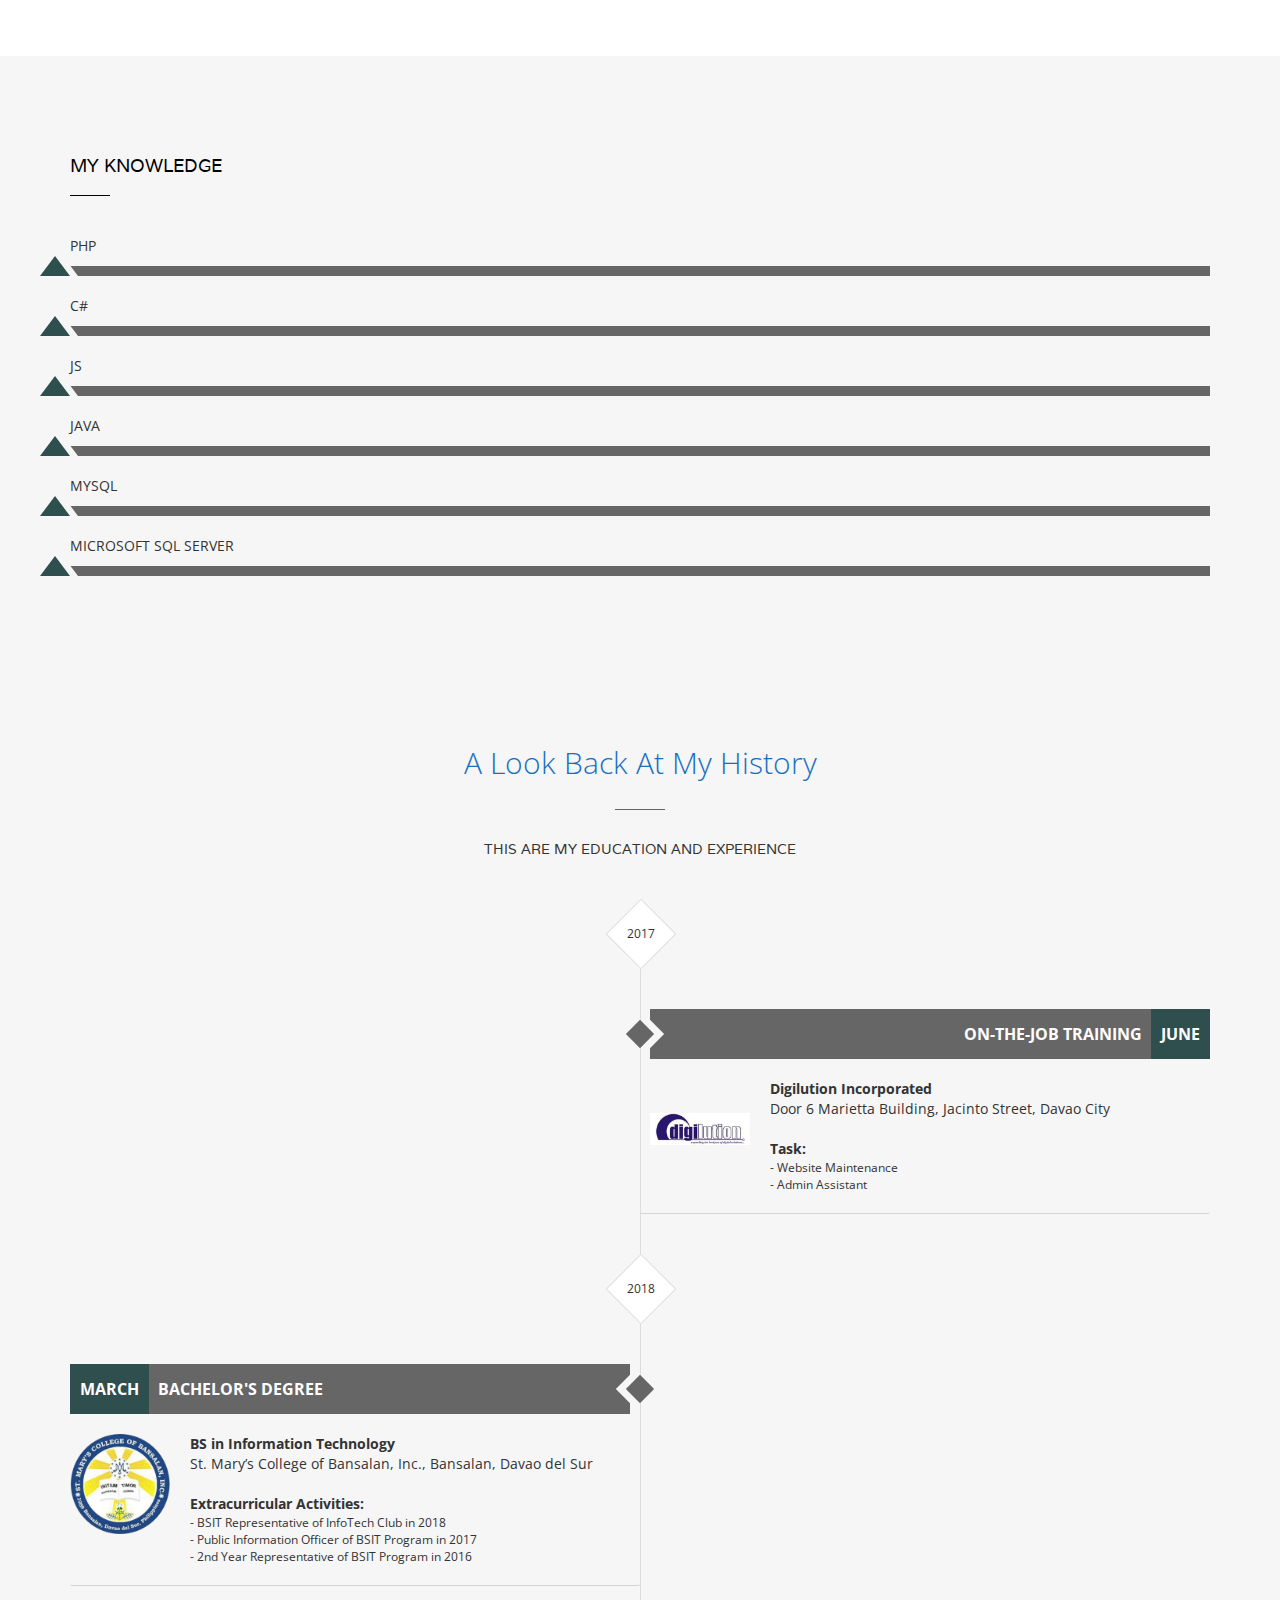
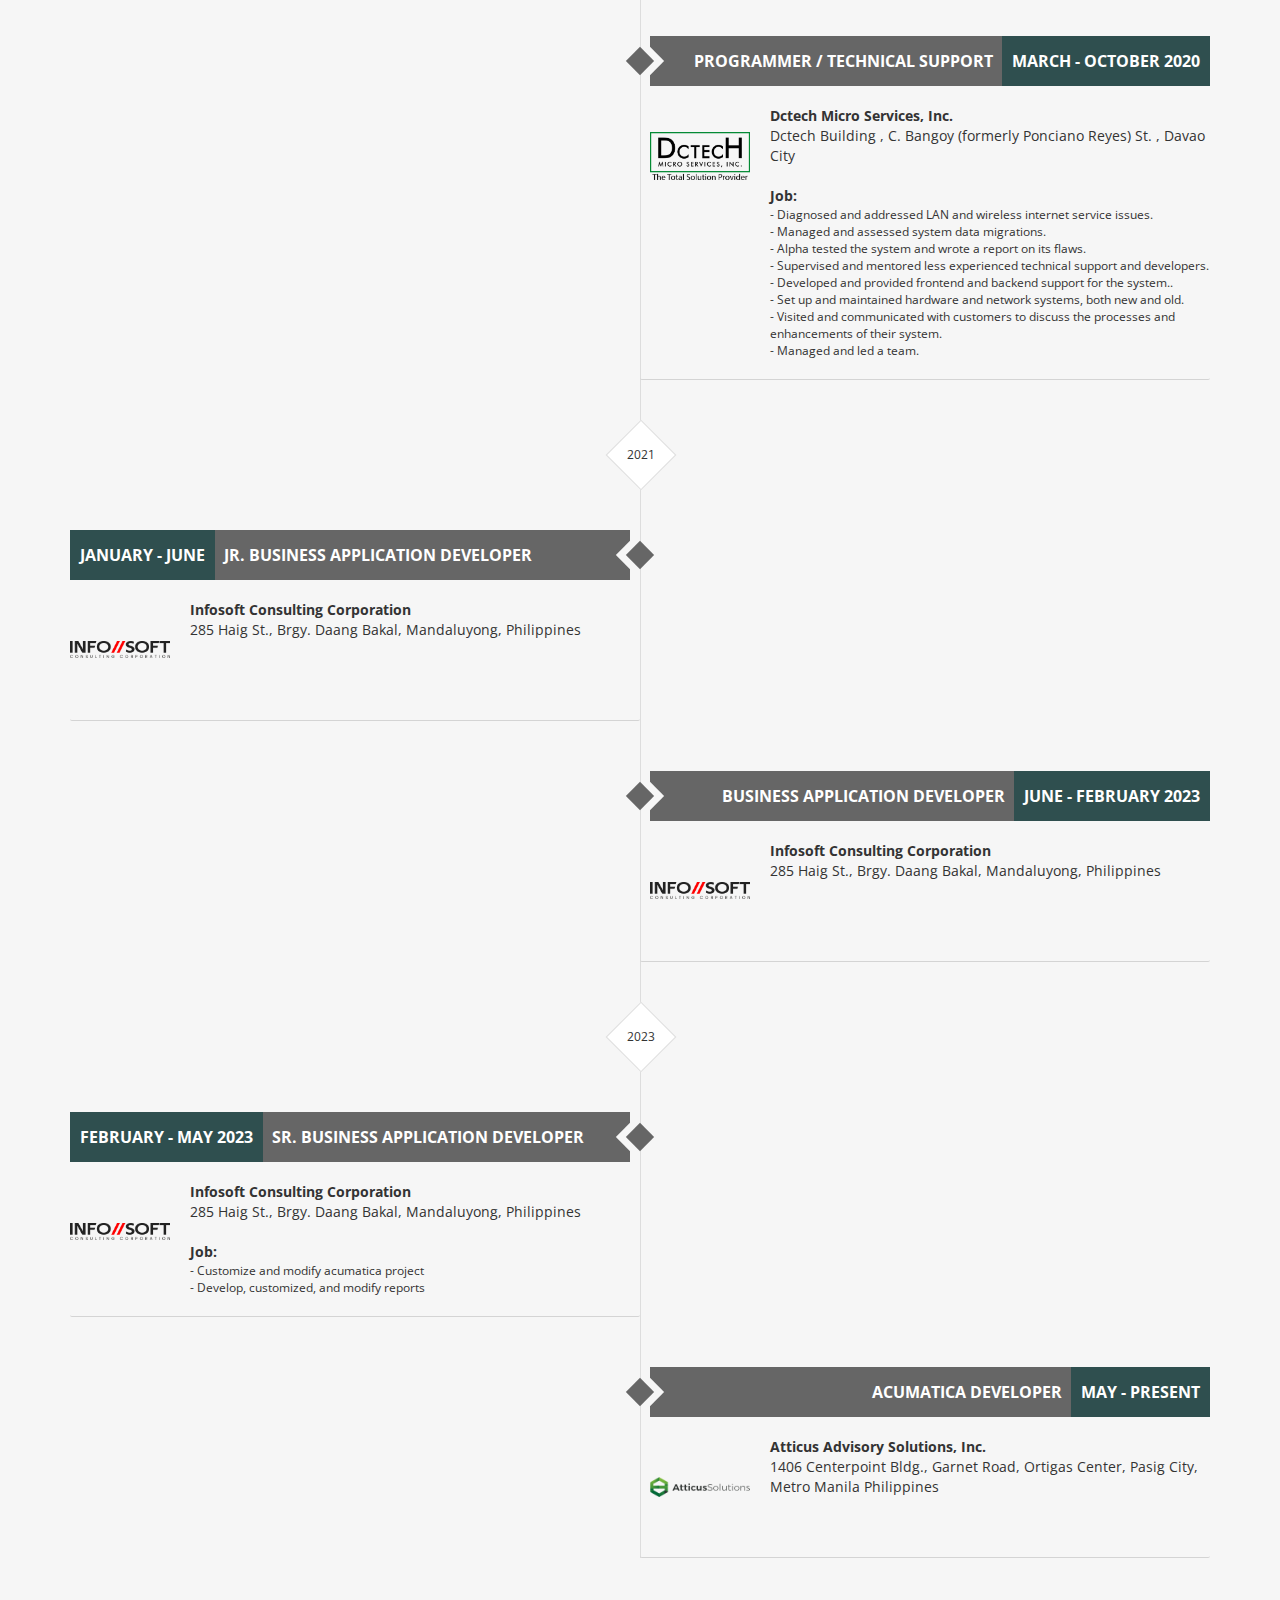
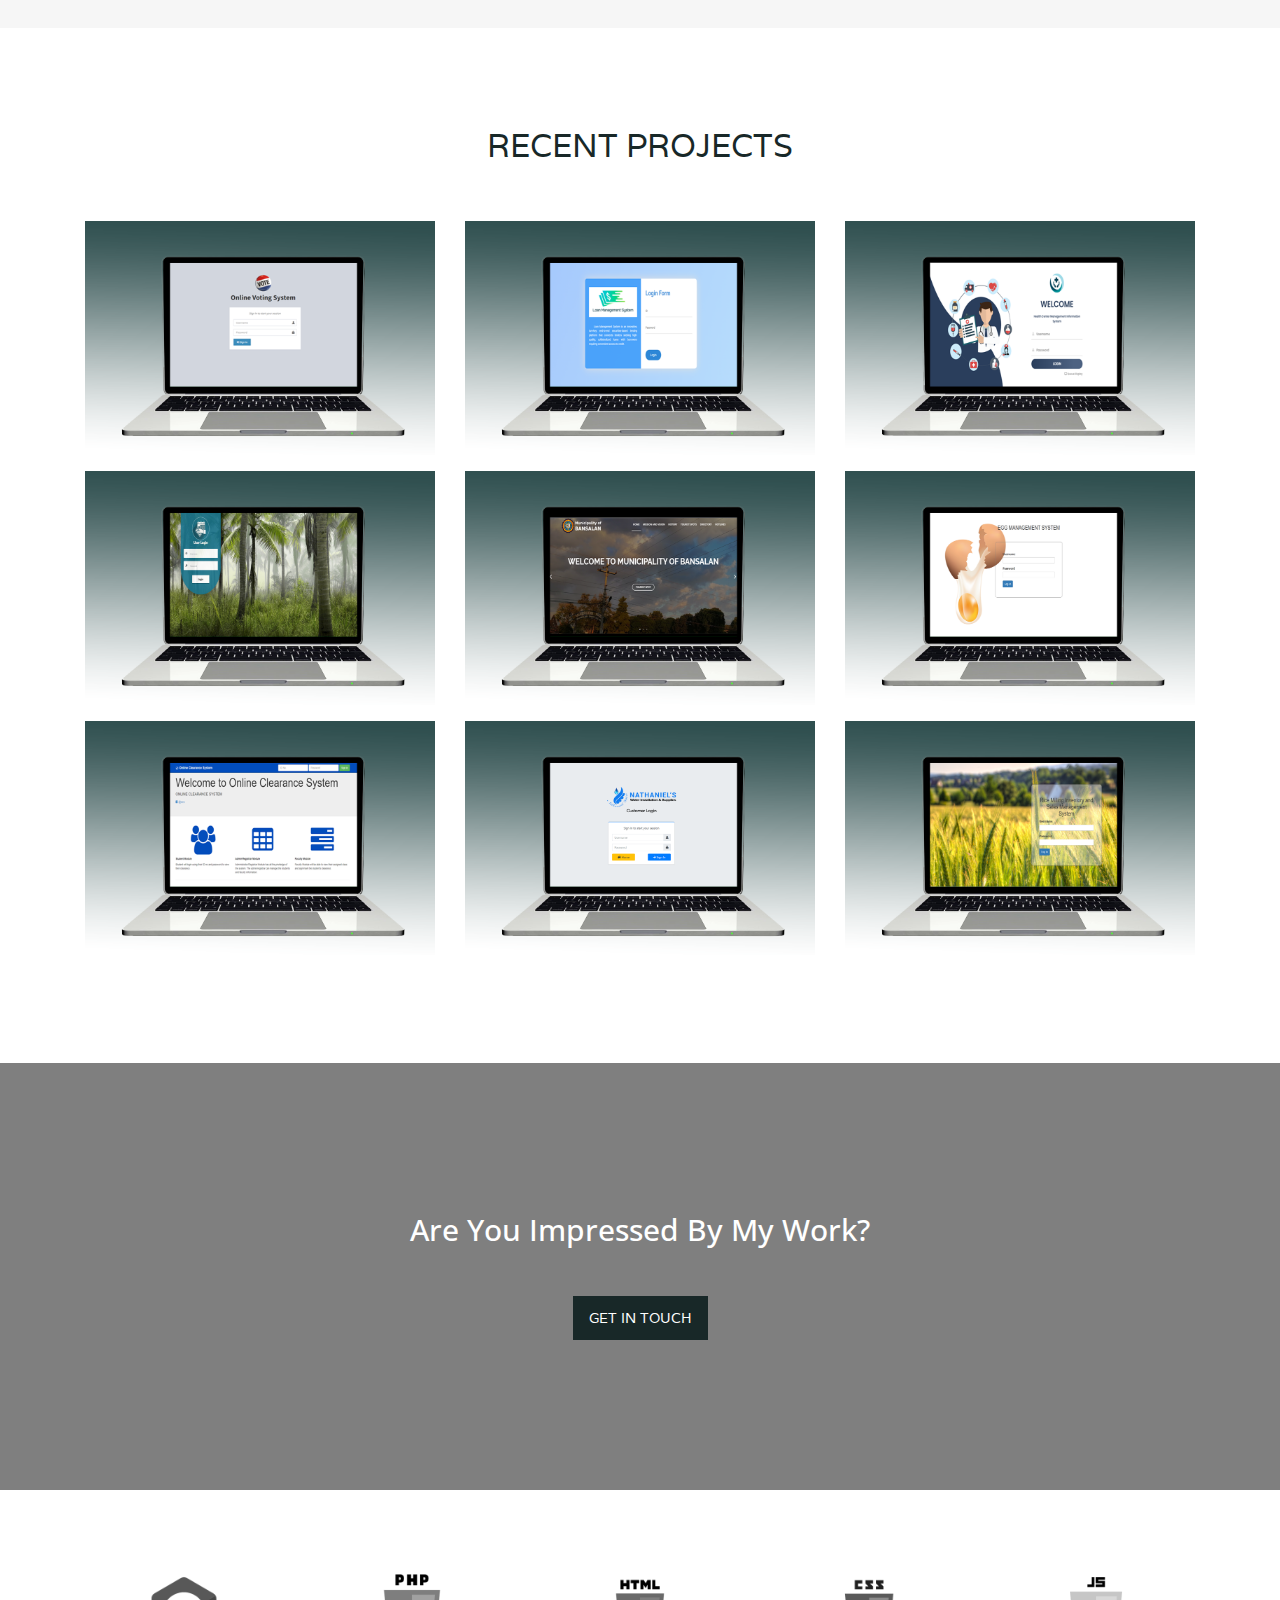
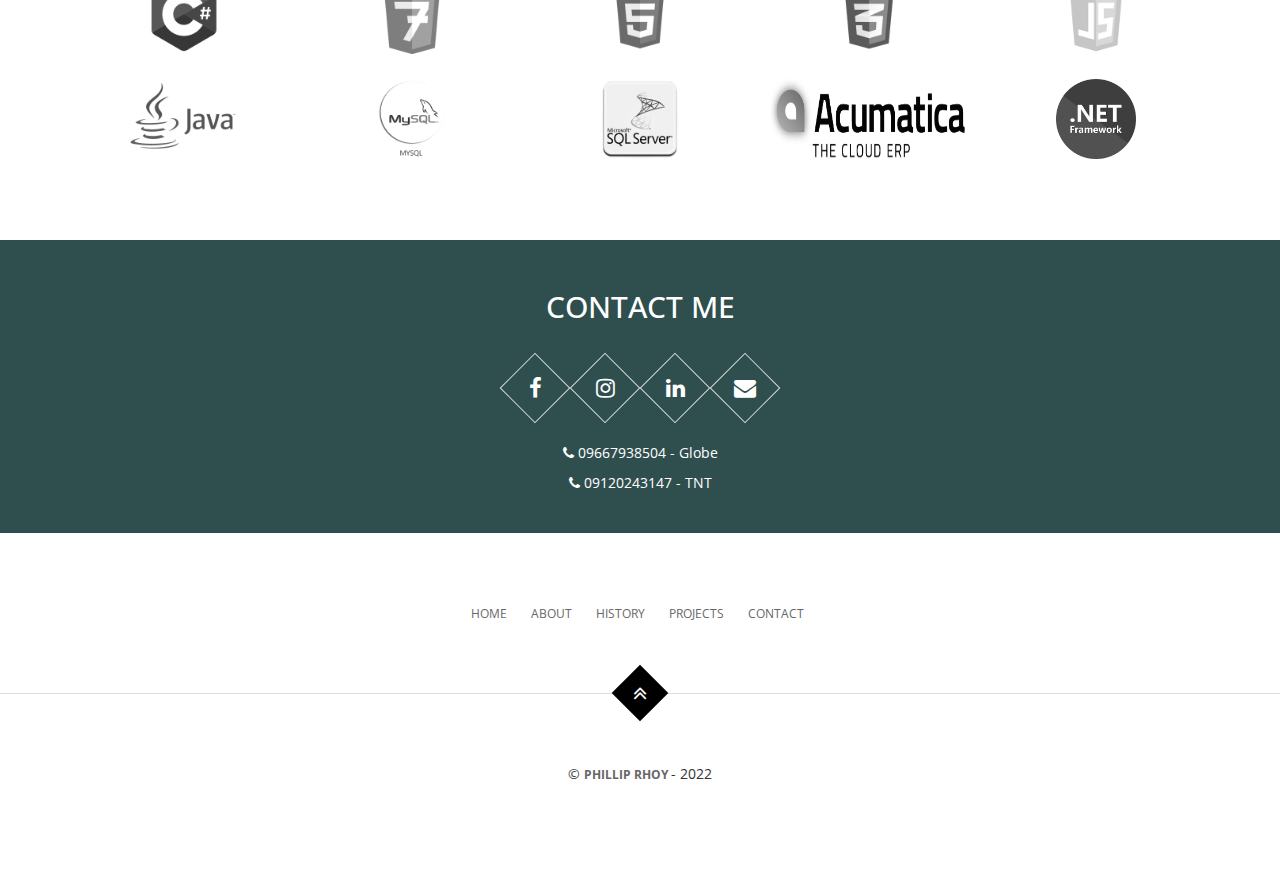
==== commit 16ff4965: "Added Atticus" ====
--- a/index.html
+++ b/index.html
@@ -376,7 +376,7 @@
                         <div class="timeline-panel">
                             <div class="timeline-heading">
                                 <div class="timeline-date">
-                                    <p>February - PRESENT</p>
+                                    <p>February - MAY 2023</p>
                                 </div>
                                 <div class="timeline-position">
                                     <p>Sr. Business Application Developer</p>
@@ -395,6 +395,26 @@
                                     <p>- Customize and modify acumatica project</p>
                                     <p>- Develop, customized, and modify reports</p>
                                 </small>
+                            </div>
+                        </div>
+                    </li>
+                    <li class="timeline-inverted">
+                        <div class="rectangle timeline-rectangle"></div>
+                        <div class="timeline-panel">
+                            <div class="timeline-heading">
+                                <div class="timeline-position">
+                                    <p>Acumatica Developer</p>
+                                </div>
+                                <div class="timeline-date">
+                                    <p>MAY - PRESENT</p>
+                                </div>
+                            </div>
+                            <div class="timeline-body">
+                                <div class="timeline-body-thumb">
+                                    <img src="assets/img/atticus.png" class="img-res" alt="">
+                                </div>
+                                <p><b>Atticus Advisory Solutions, Inc.</b></p>
+                                <p>1406 Centerpoint Bldg., Garnet Road, Ortigas Center, Pasig City, Metro Manila Philippines</p>
                             </div>
                         </div>
                     </li>
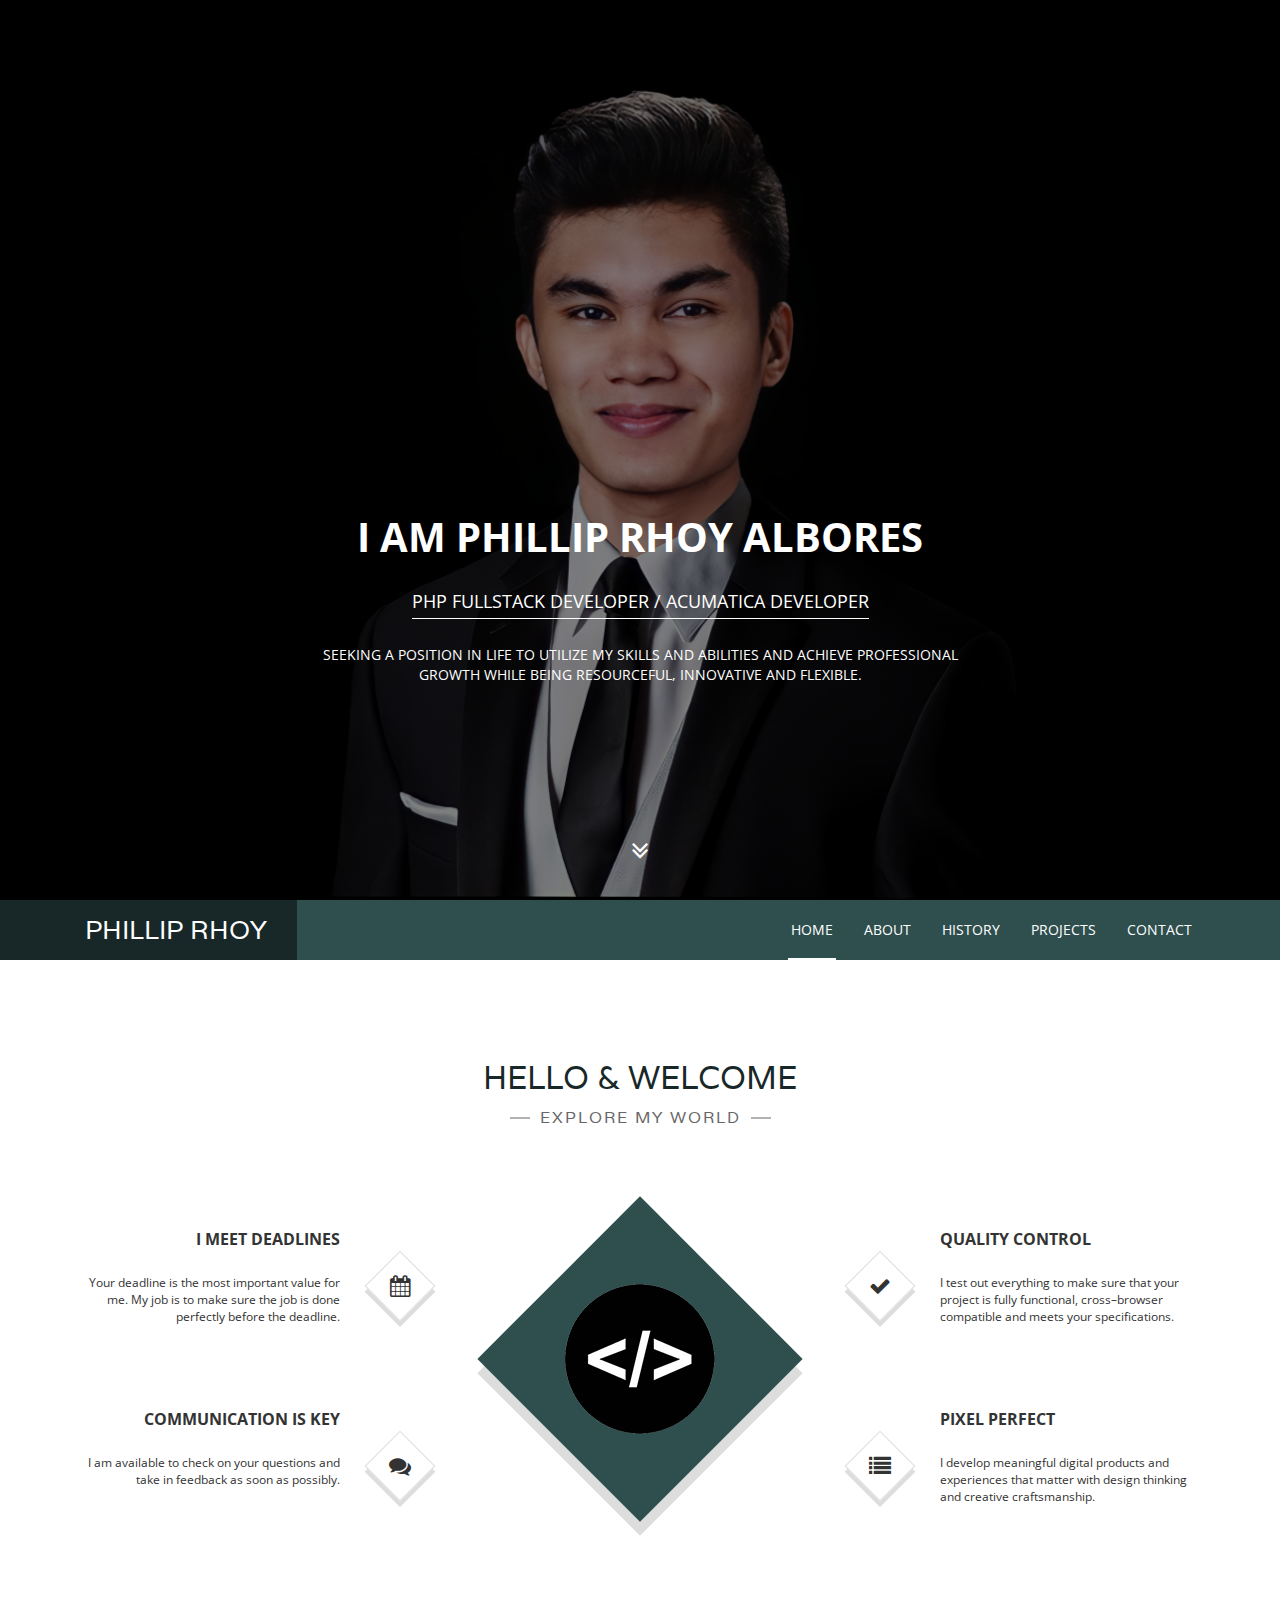
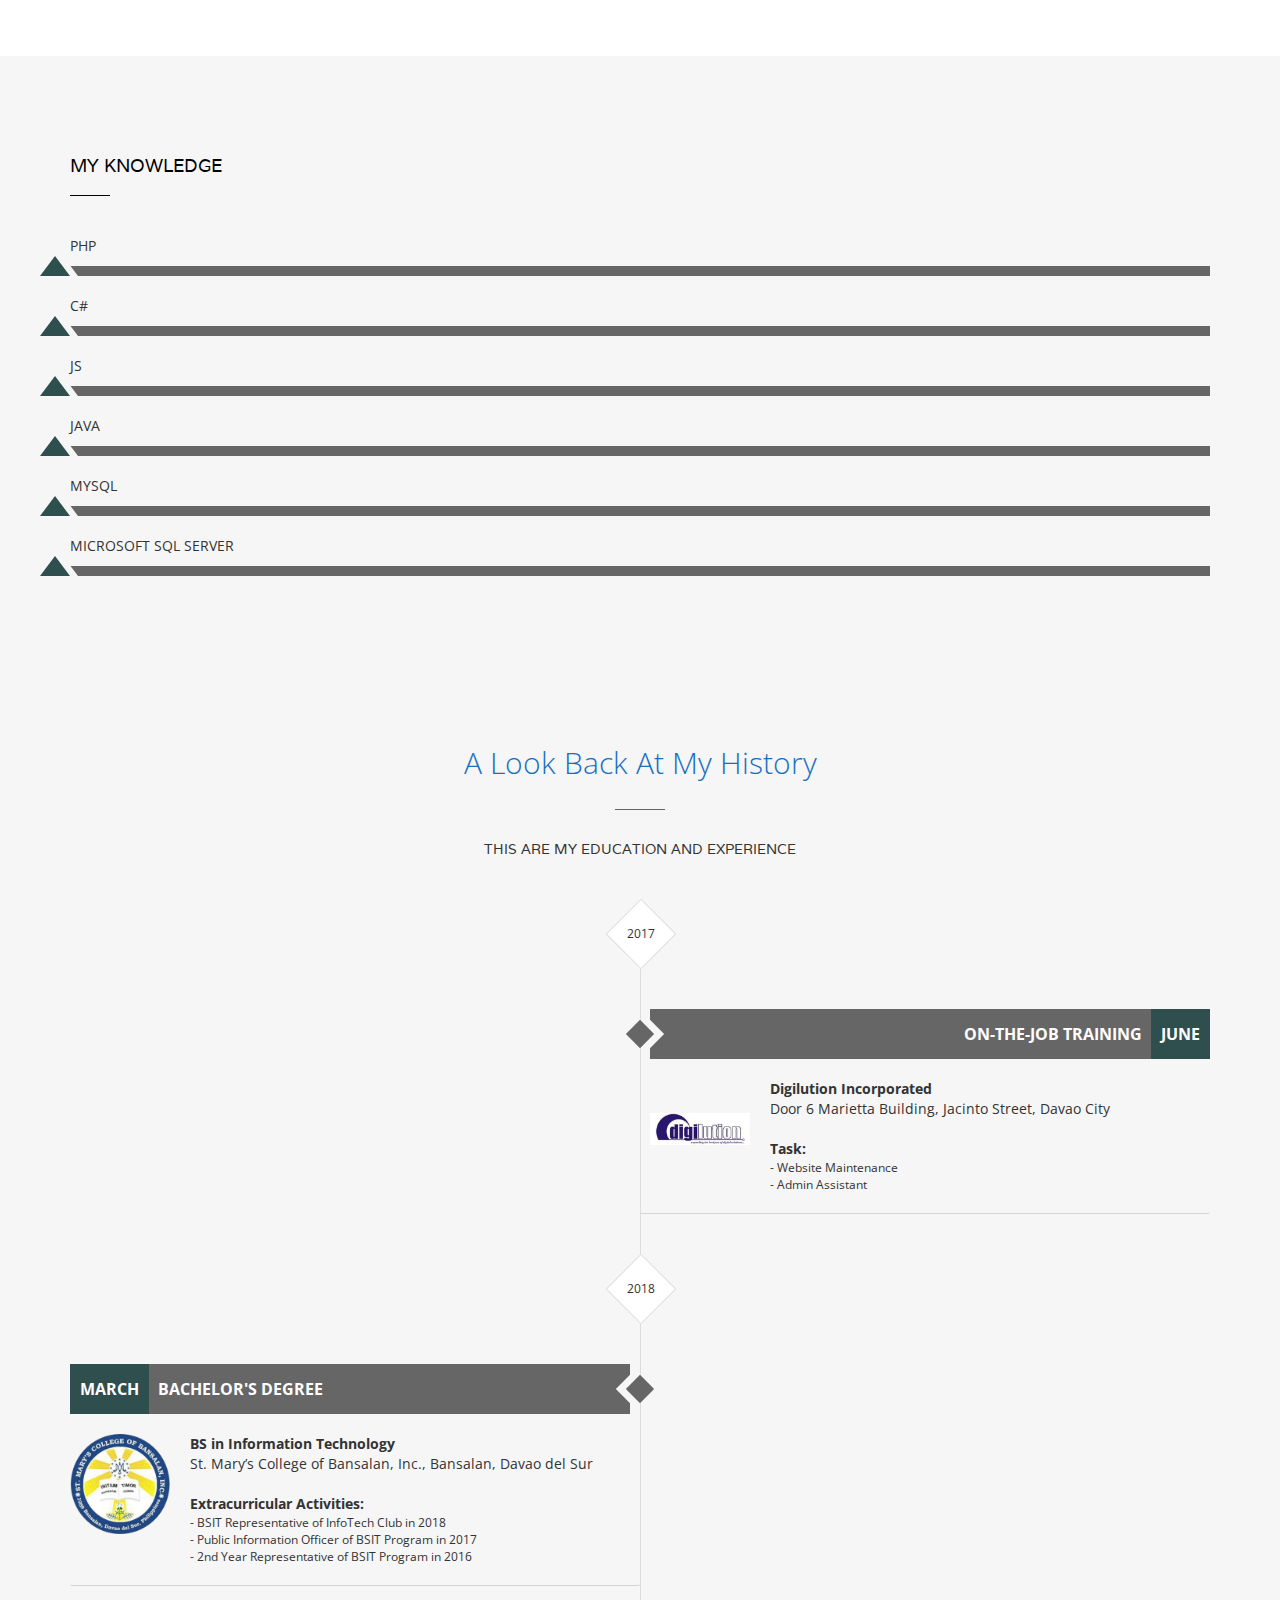
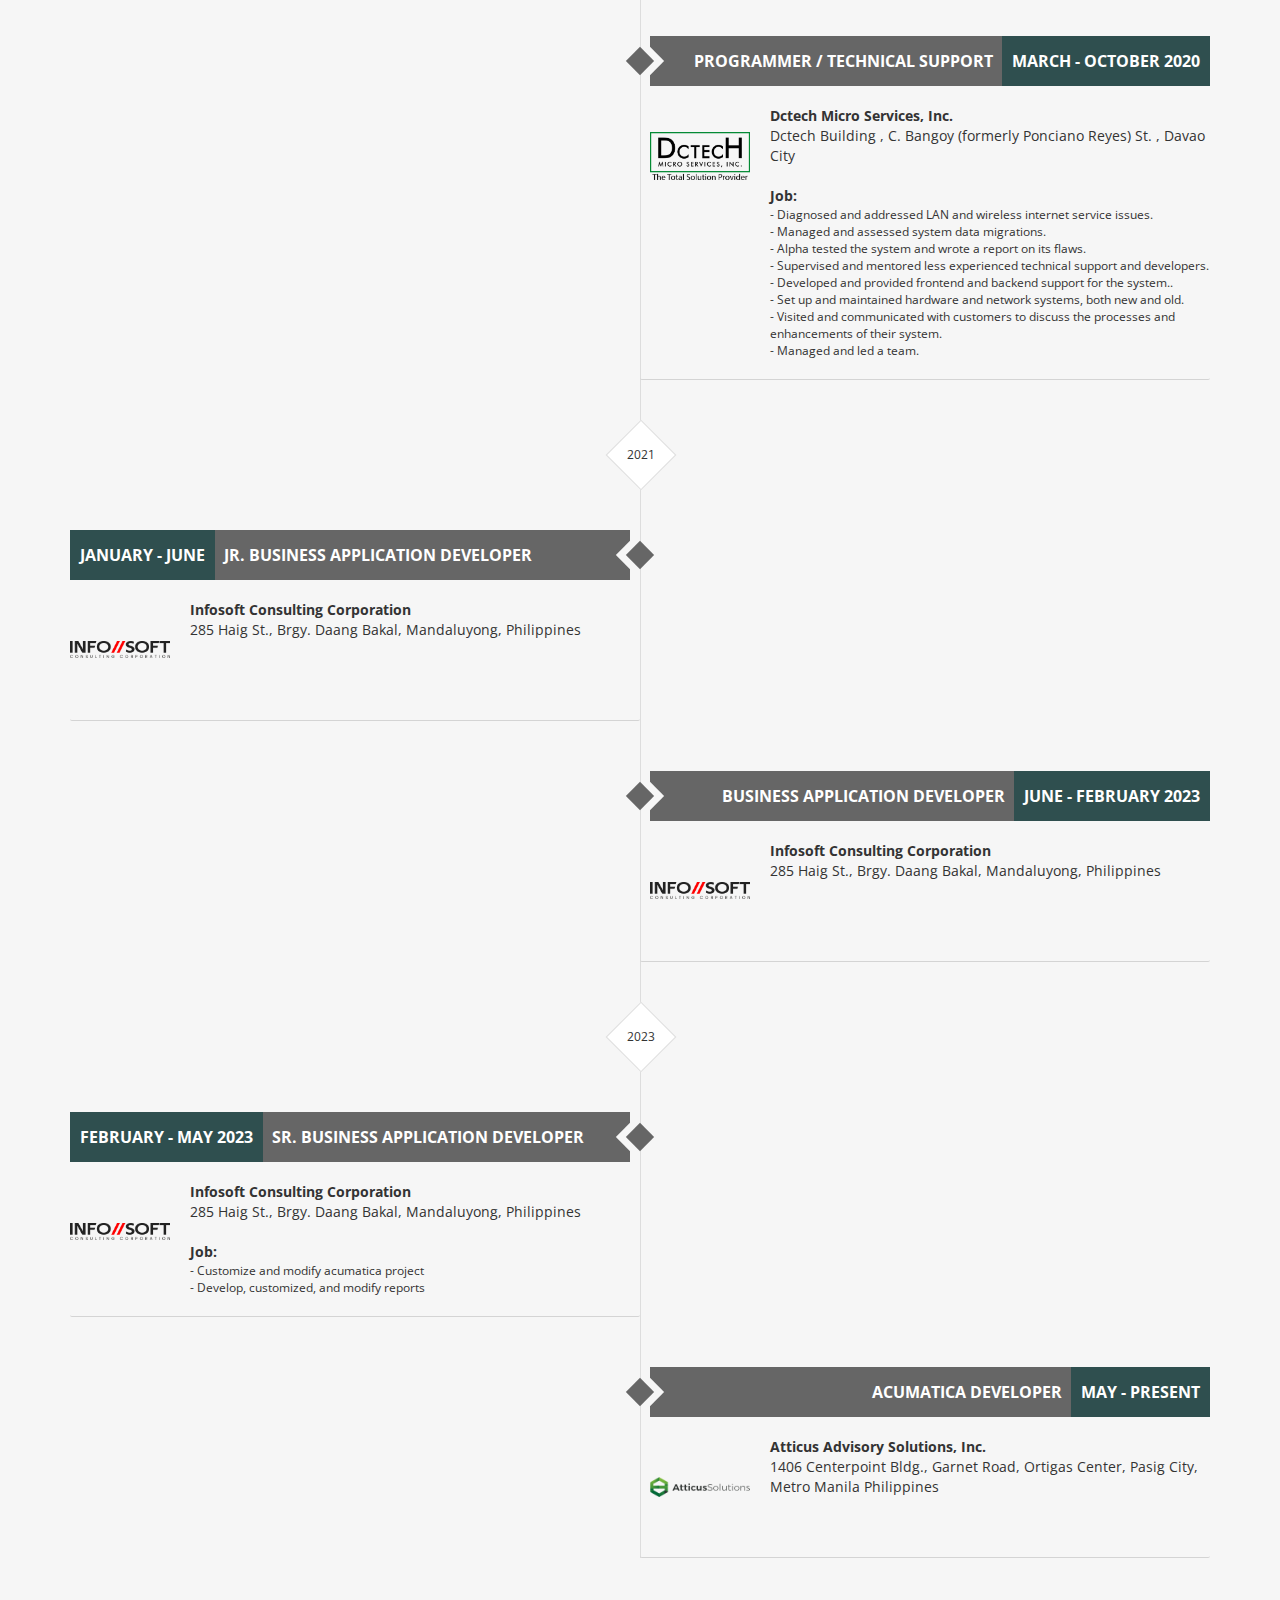
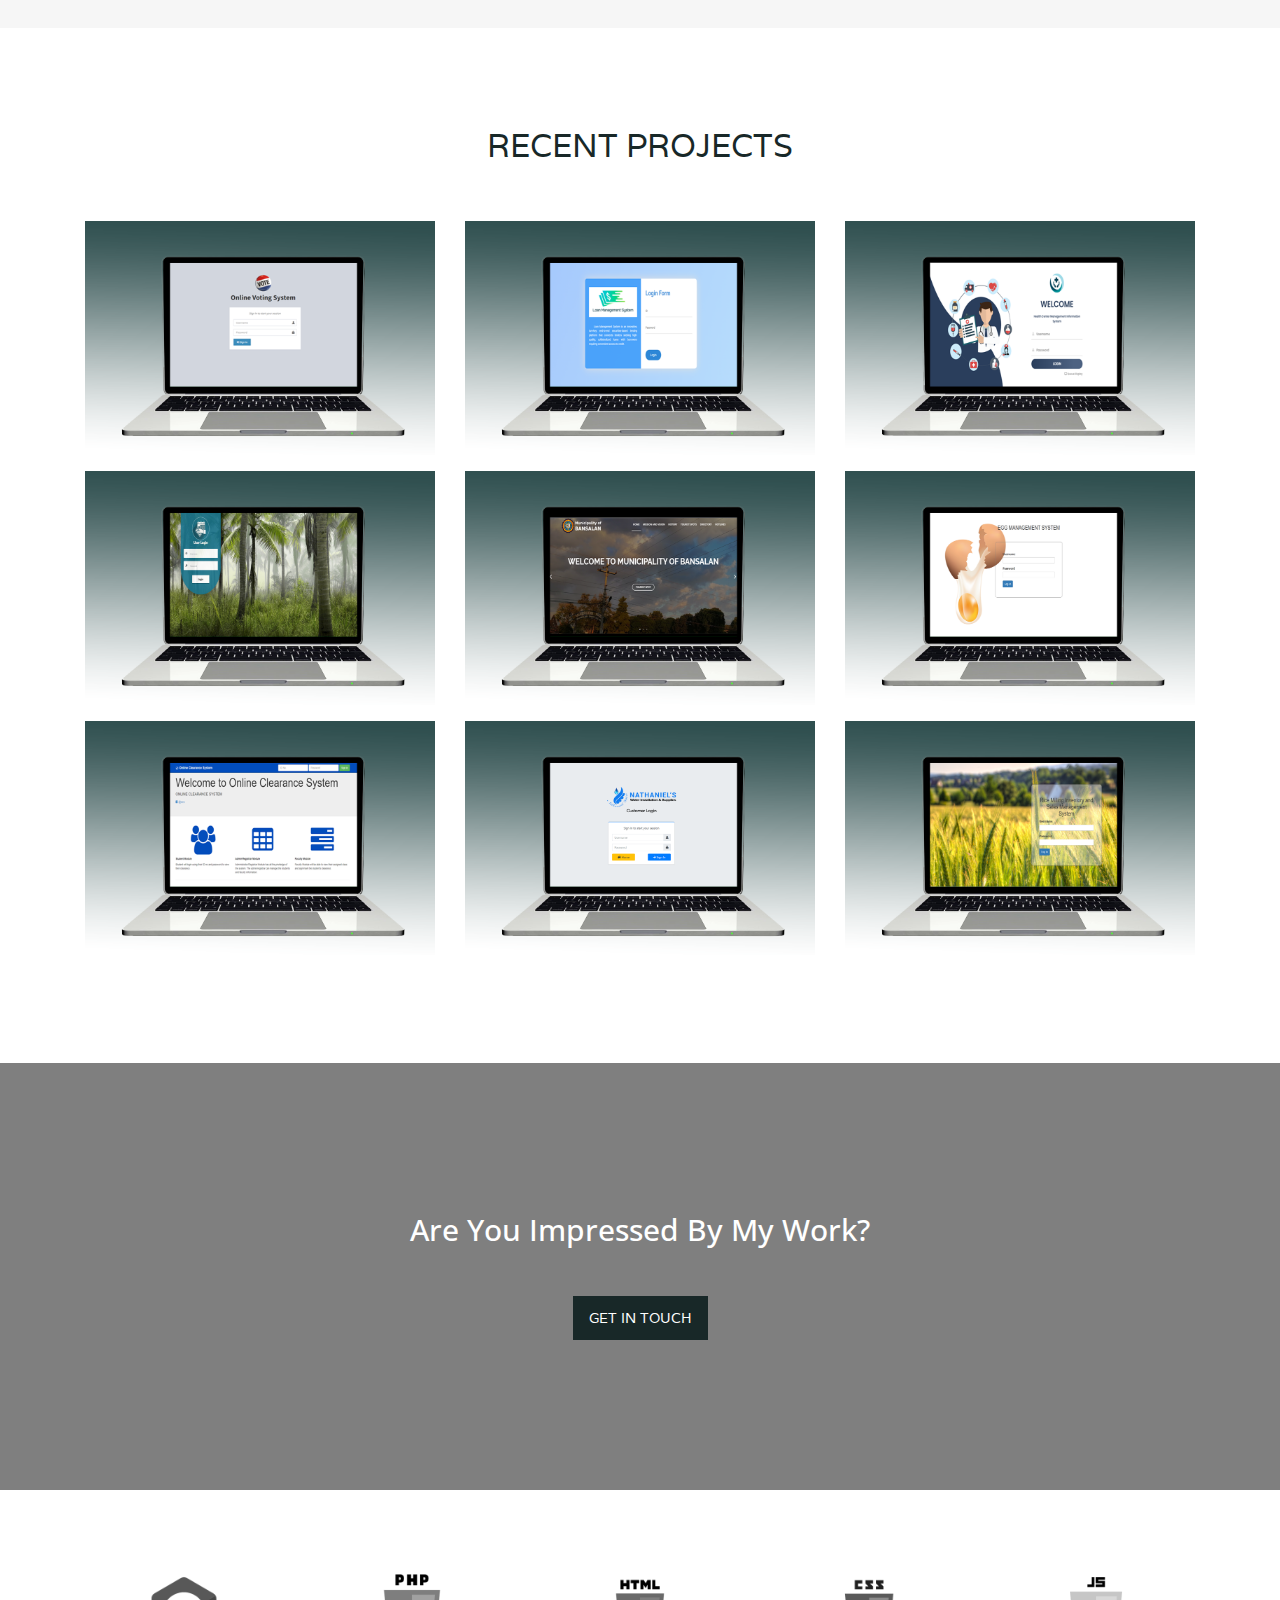
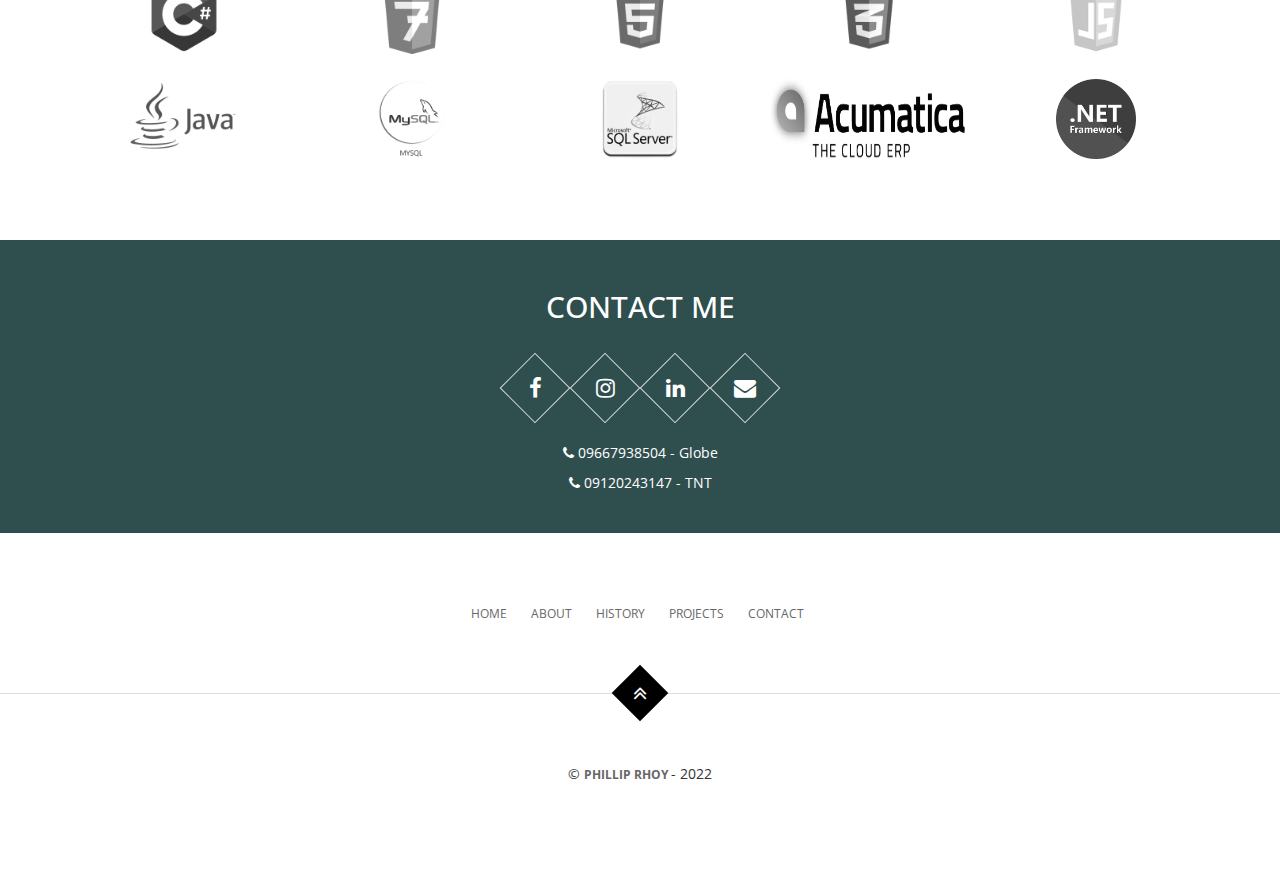
==== commit 3d4ab8f1: "CHANGE TITLE" ====
--- a/index.html
+++ b/index.html
@@ -53,7 +53,7 @@
         <!-- Name & Description -->
         <div class="hero-content">
             <h1 style="color: white;">I am Phillip Rhoy Albores</h1>
-            <p style="color: white;" class="hero-job"><span>I'M A SOFTWARE DEVELOPER / FREELANCER</span></p>
+            <p style="color: white;" class="hero-job"><span>PHP FULLSTACK DEVELOPER / ACUMATICA DEVELOPER</span></p>
             <p style="color: white;" class="hero-job-desc">Seeking a position in life to utilize my skills and abilities
                 and achieve professional growth
                 while being resourceful, innovative and flexible.</p>
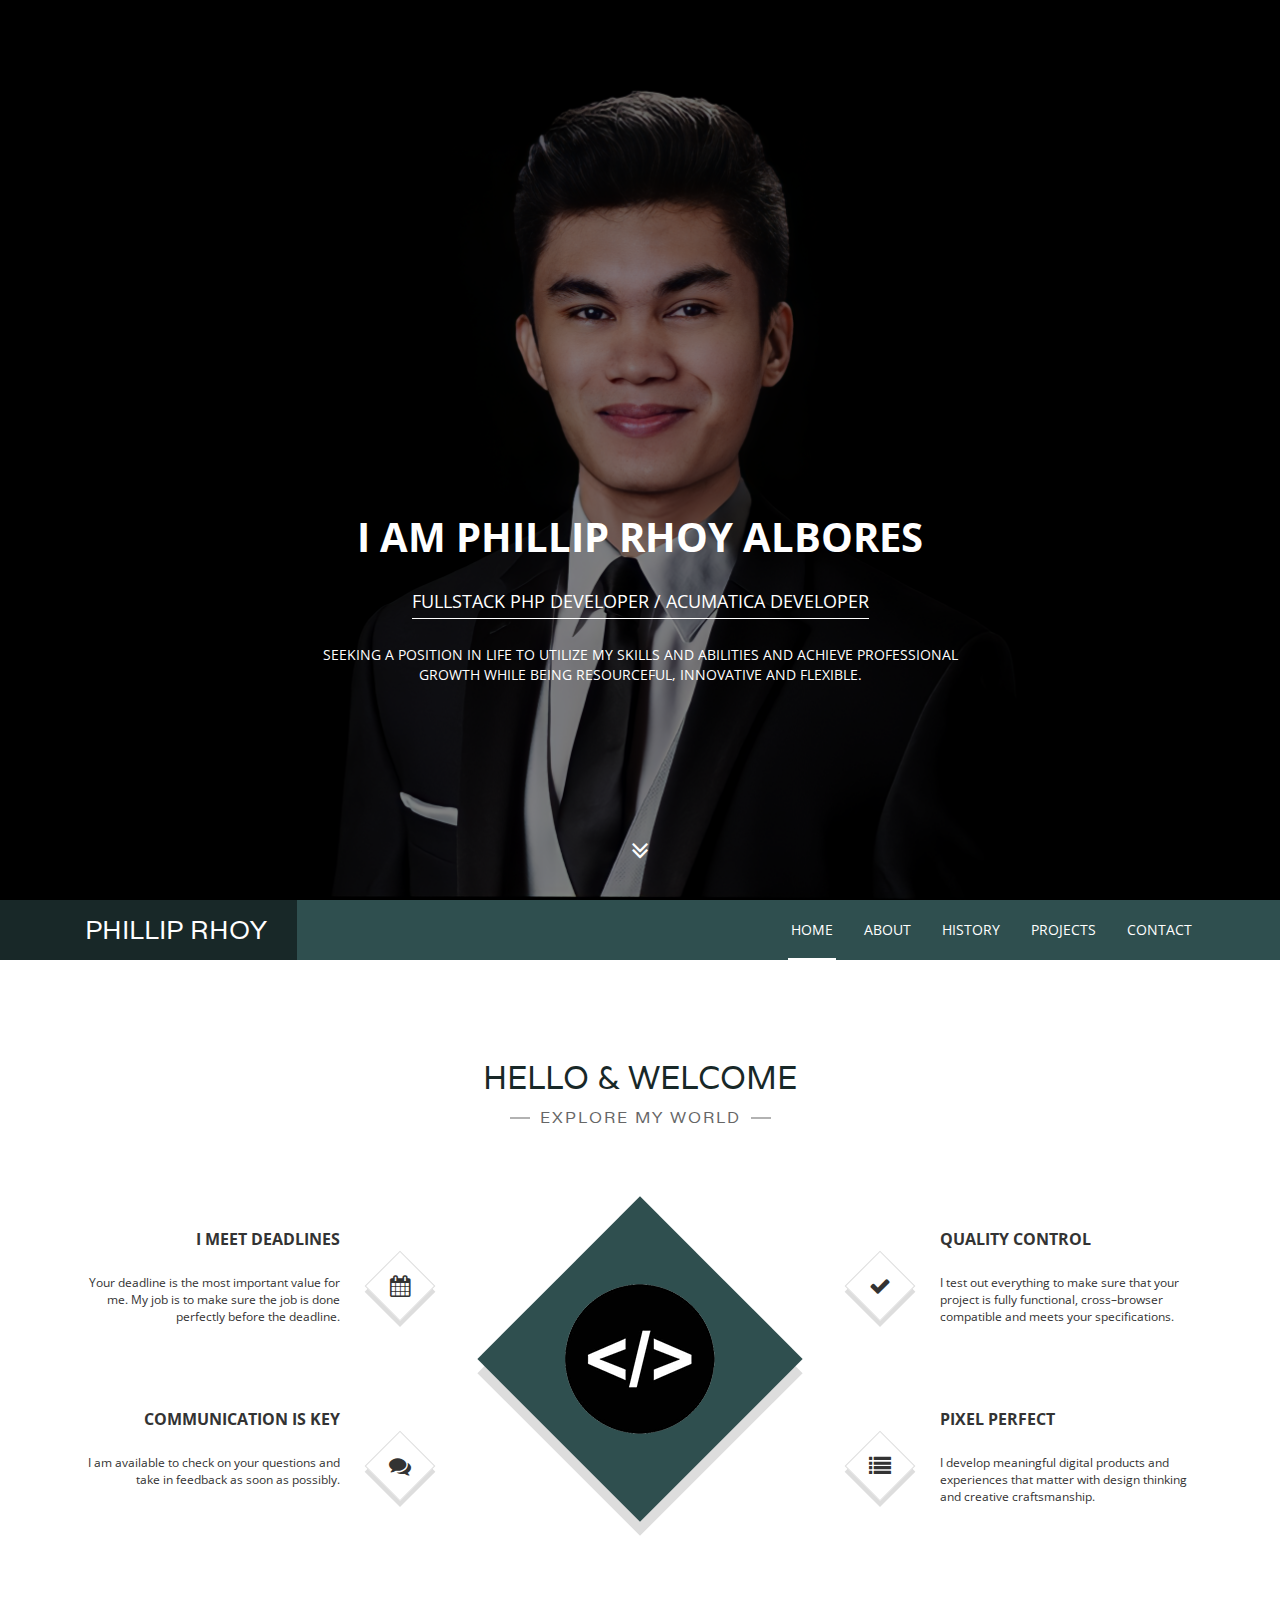
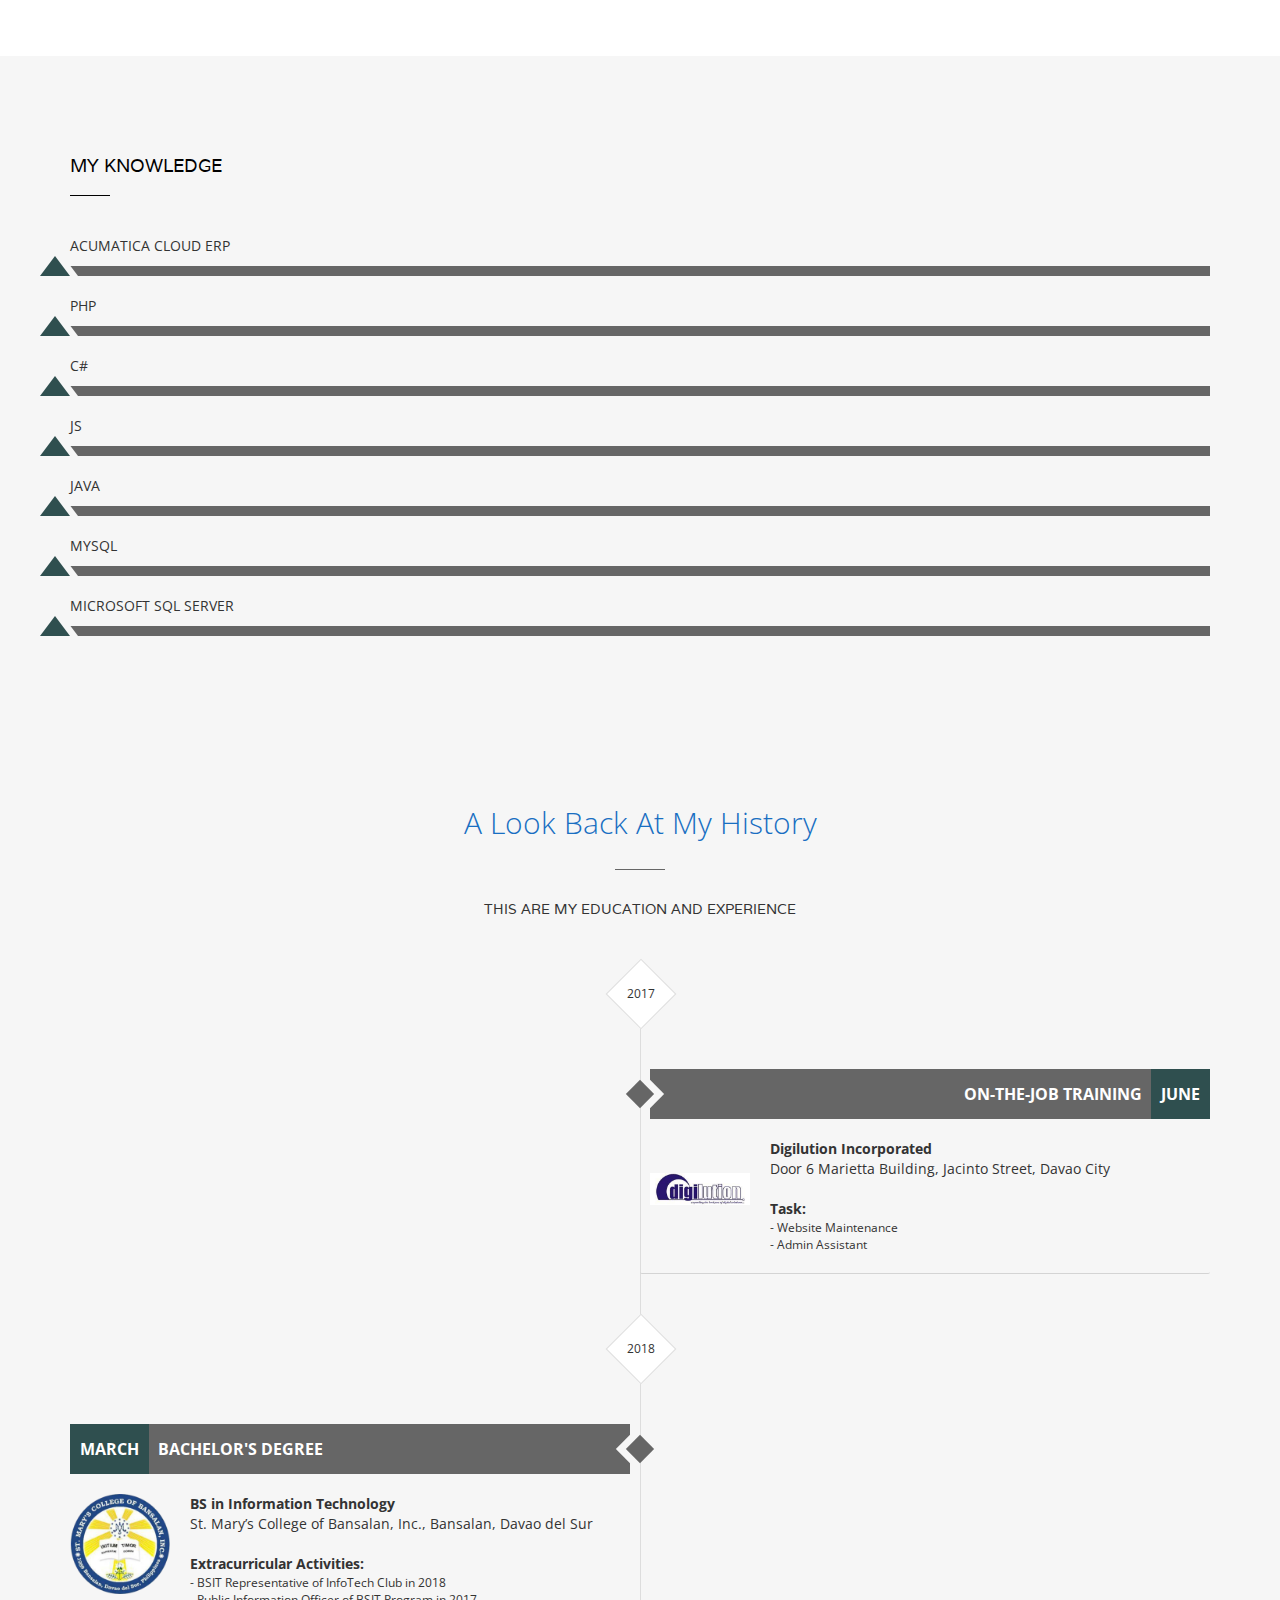
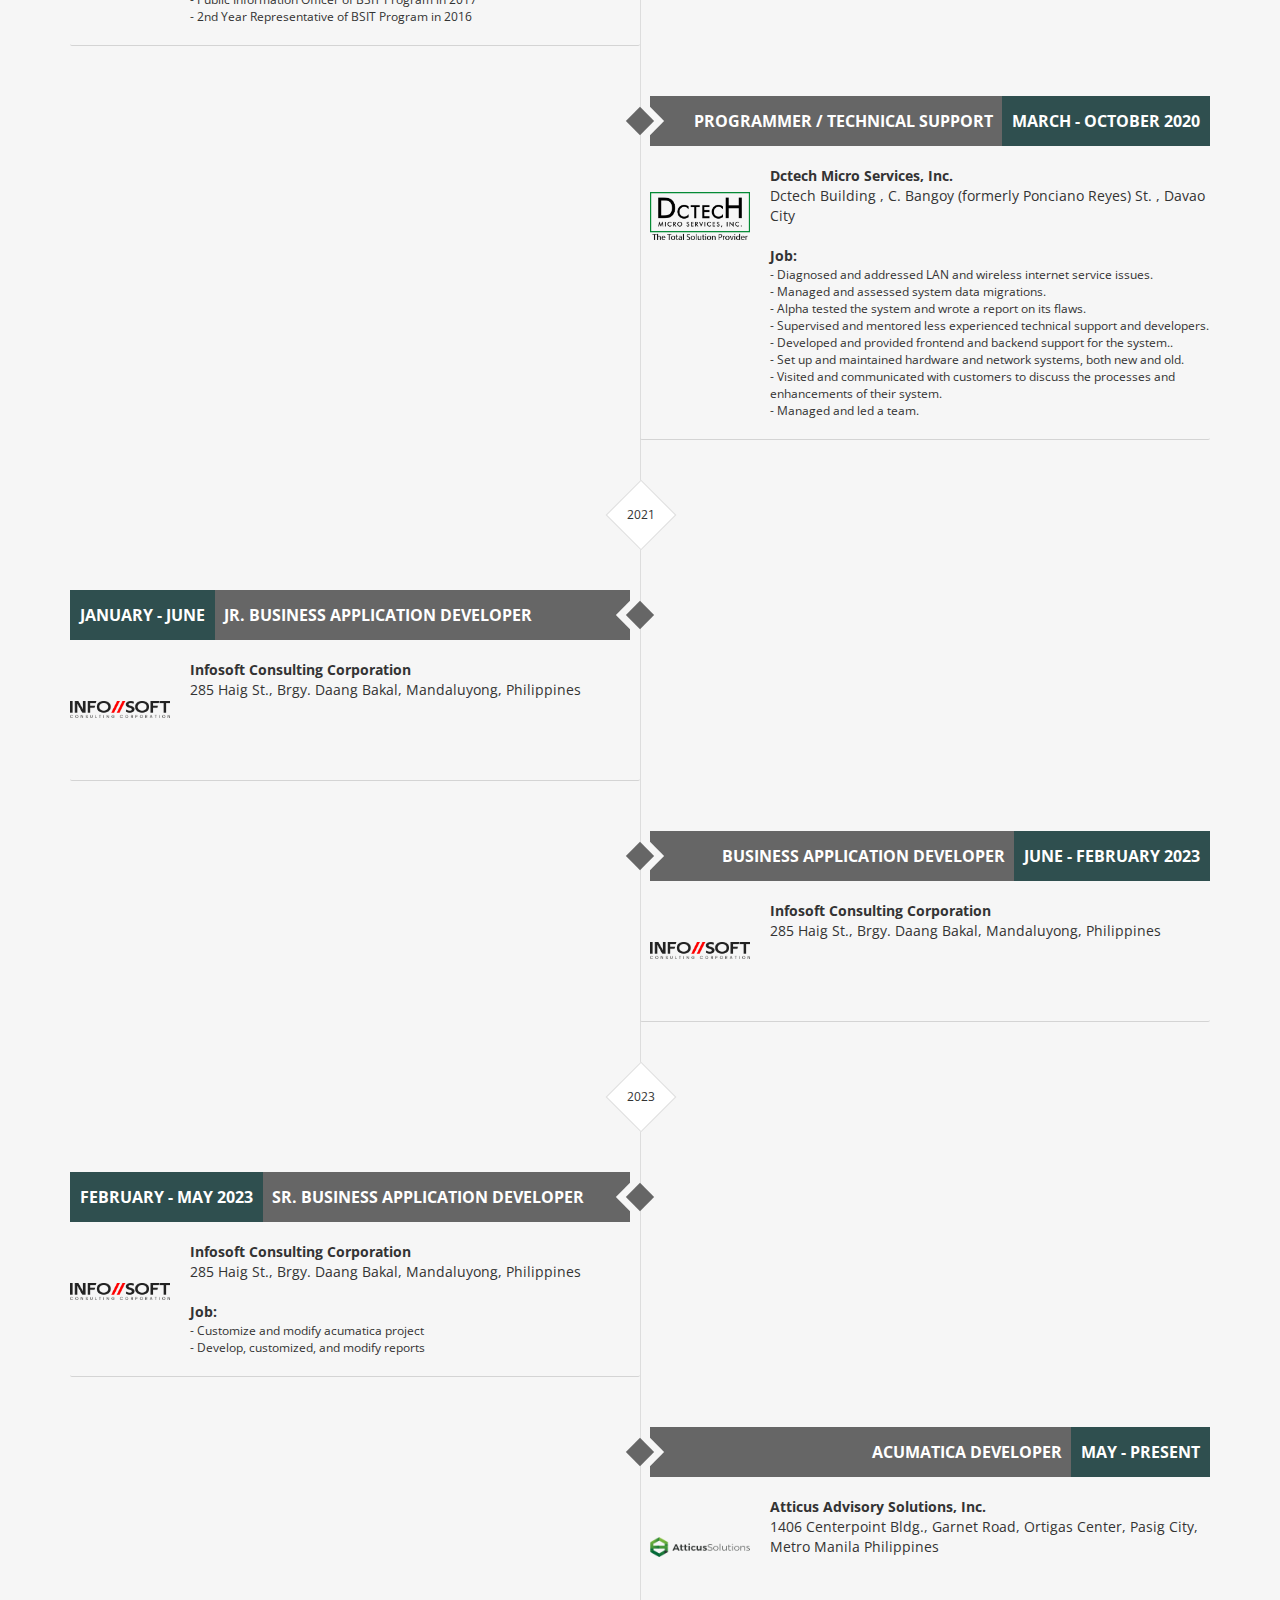
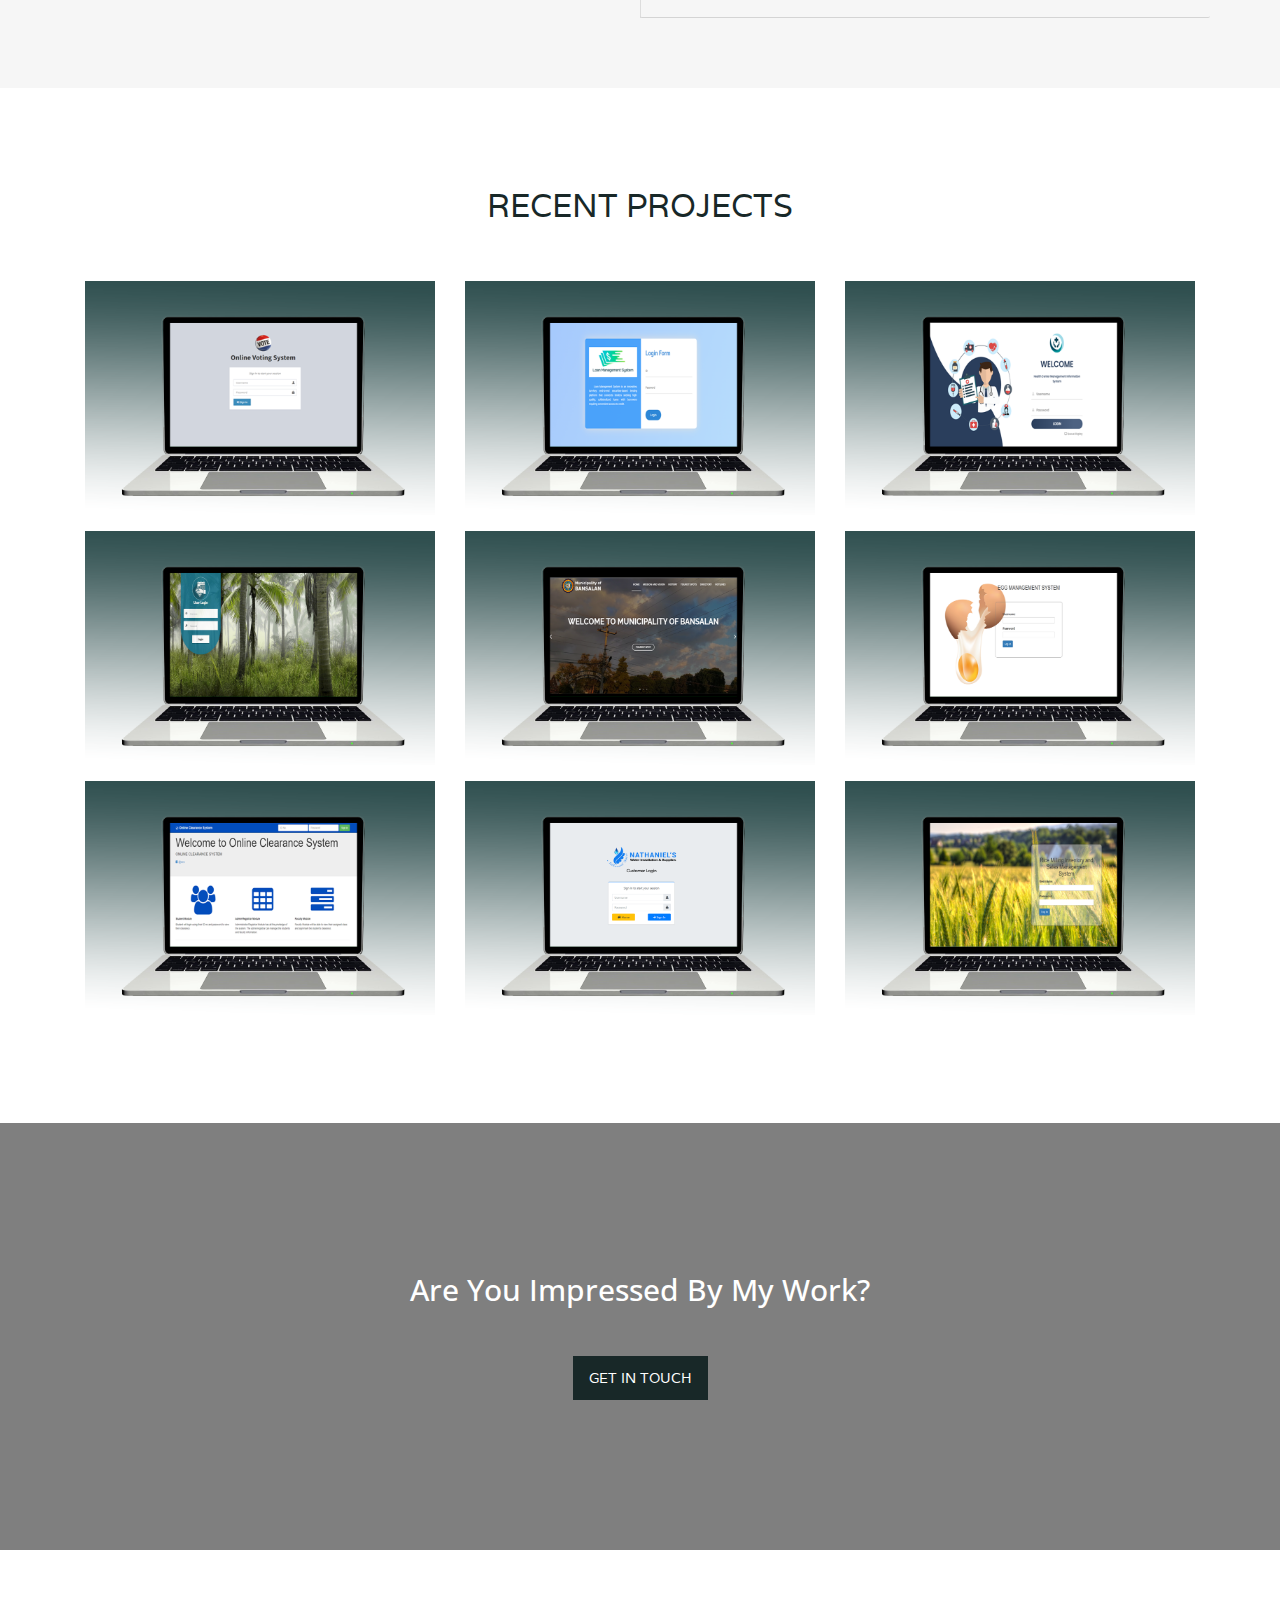
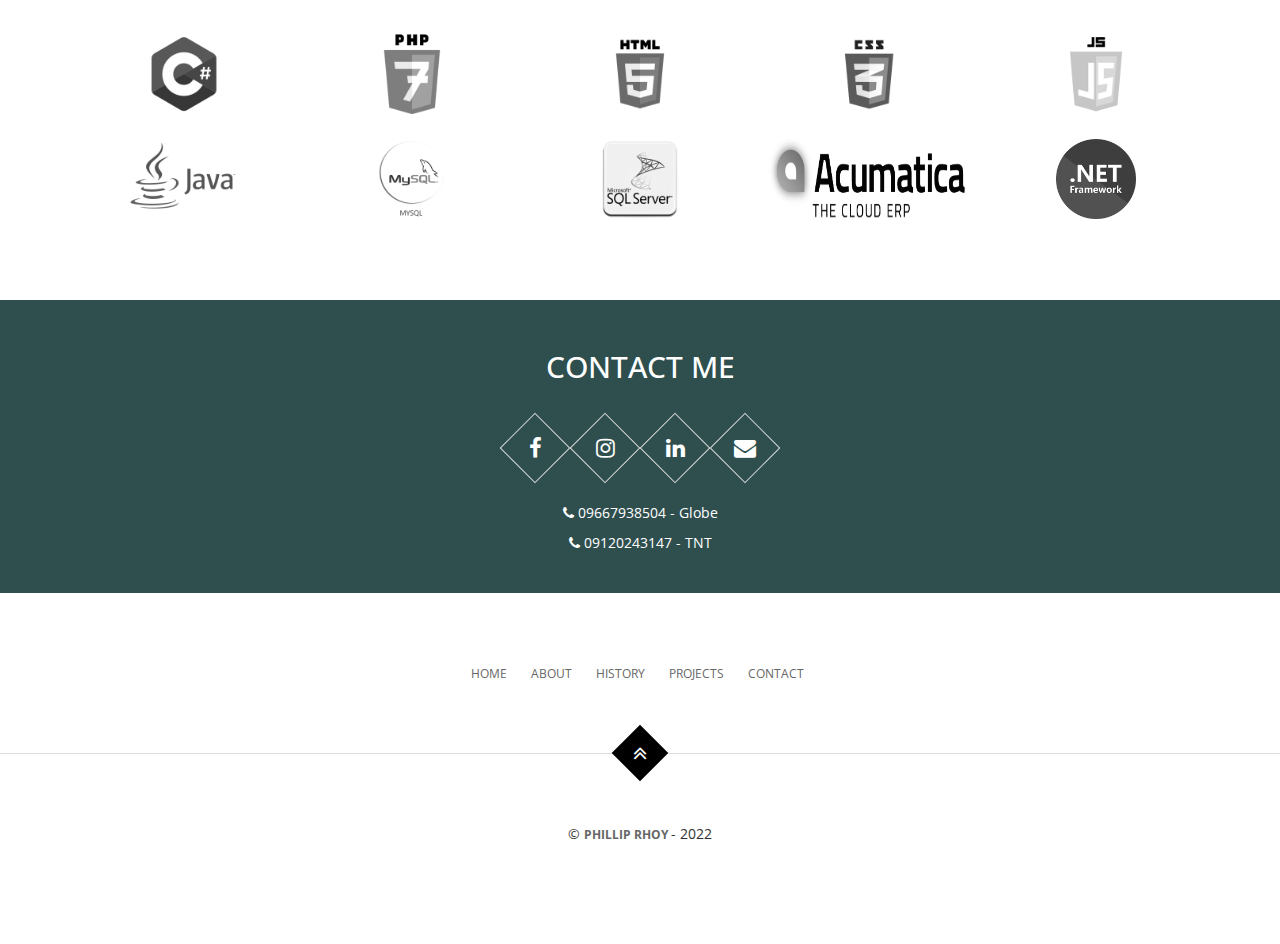
==== commit 2394f90a: "Update Info" ====
--- a/index.html
+++ b/index.html
@@ -53,7 +53,7 @@
         <!-- Name & Description -->
         <div class="hero-content">
             <h1 style="color: white;">I am Phillip Rhoy Albores</h1>
-            <p style="color: white;" class="hero-job"><span>PHP FULLSTACK DEVELOPER / ACUMATICA DEVELOPER</span></p>
+            <p style="color: white;" class="hero-job"><span>FULLSTACK PHP DEVELOPER / ACUMATICA DEVELOPER</span></p>
             <p style="color: white;" class="hero-job-desc">Seeking a position in life to utilize my skills and abilities
                 and achieve professional growth
                 while being resourceful, innovative and flexible.</p>
@@ -165,6 +165,13 @@
 
                     <div class="col-sm-12">
                         <h2>MY KNOWLEDGE</h2>
+                        <div class="progress-group">
+                            <p>Acumatica Cloud ERP</p>
+                            <div class="progress">
+                                <div class="progress-bar" role="progressbar" data-transitiongoal="95">
+                                </div>
+                            </div>
+                        </div>
                         <div class="progress-group">
                             <p>PHP</p>
                             <div class="progress">
@@ -414,7 +421,8 @@
                                     <img src="assets/img/atticus.png" class="img-res" alt="">
                                 </div>
                                 <p><b>Atticus Advisory Solutions, Inc.</b></p>
-                                <p>1406 Centerpoint Bldg., Garnet Road, Ortigas Center, Pasig City, Metro Manila Philippines</p>
+                                <p>1406 Centerpoint Bldg., Garnet Road, Ortigas Center, Pasig City, Metro Manila
+                                    Philippines</p>
                             </div>
                         </div>
                     </li>
